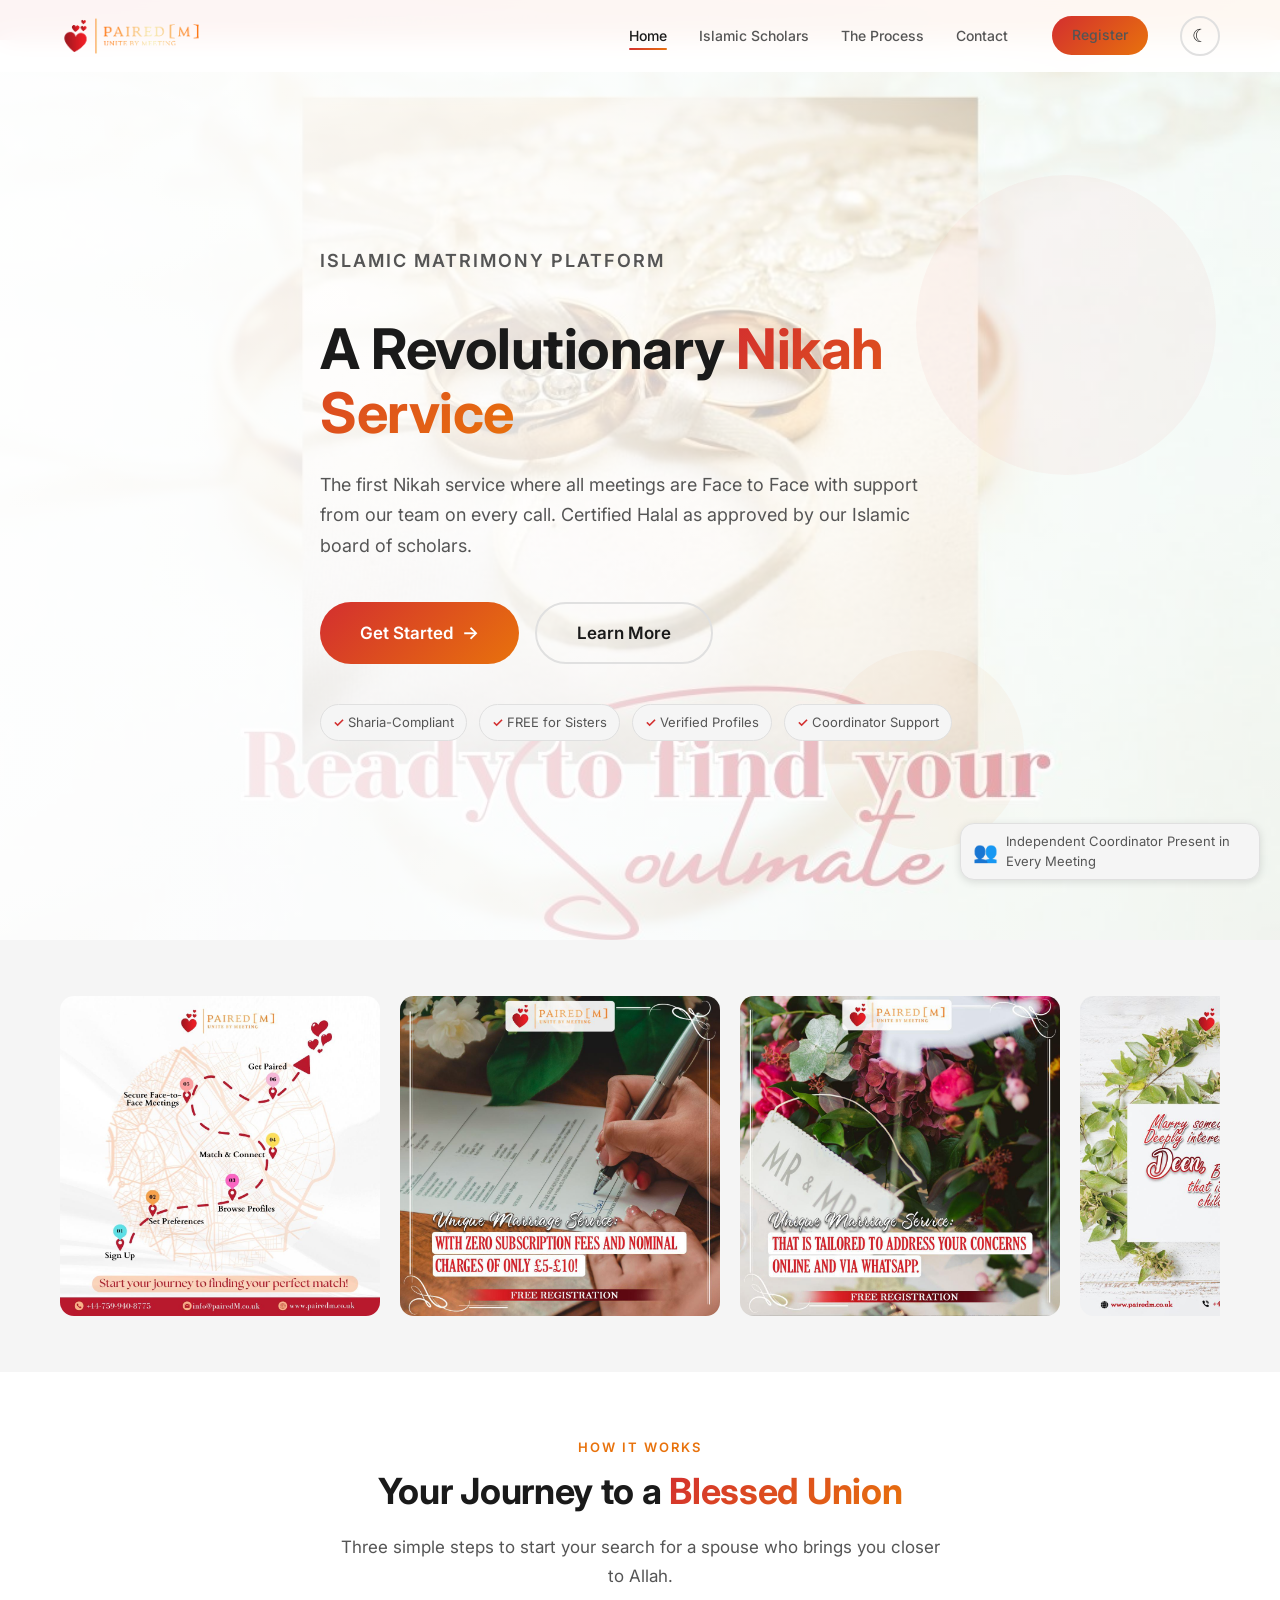
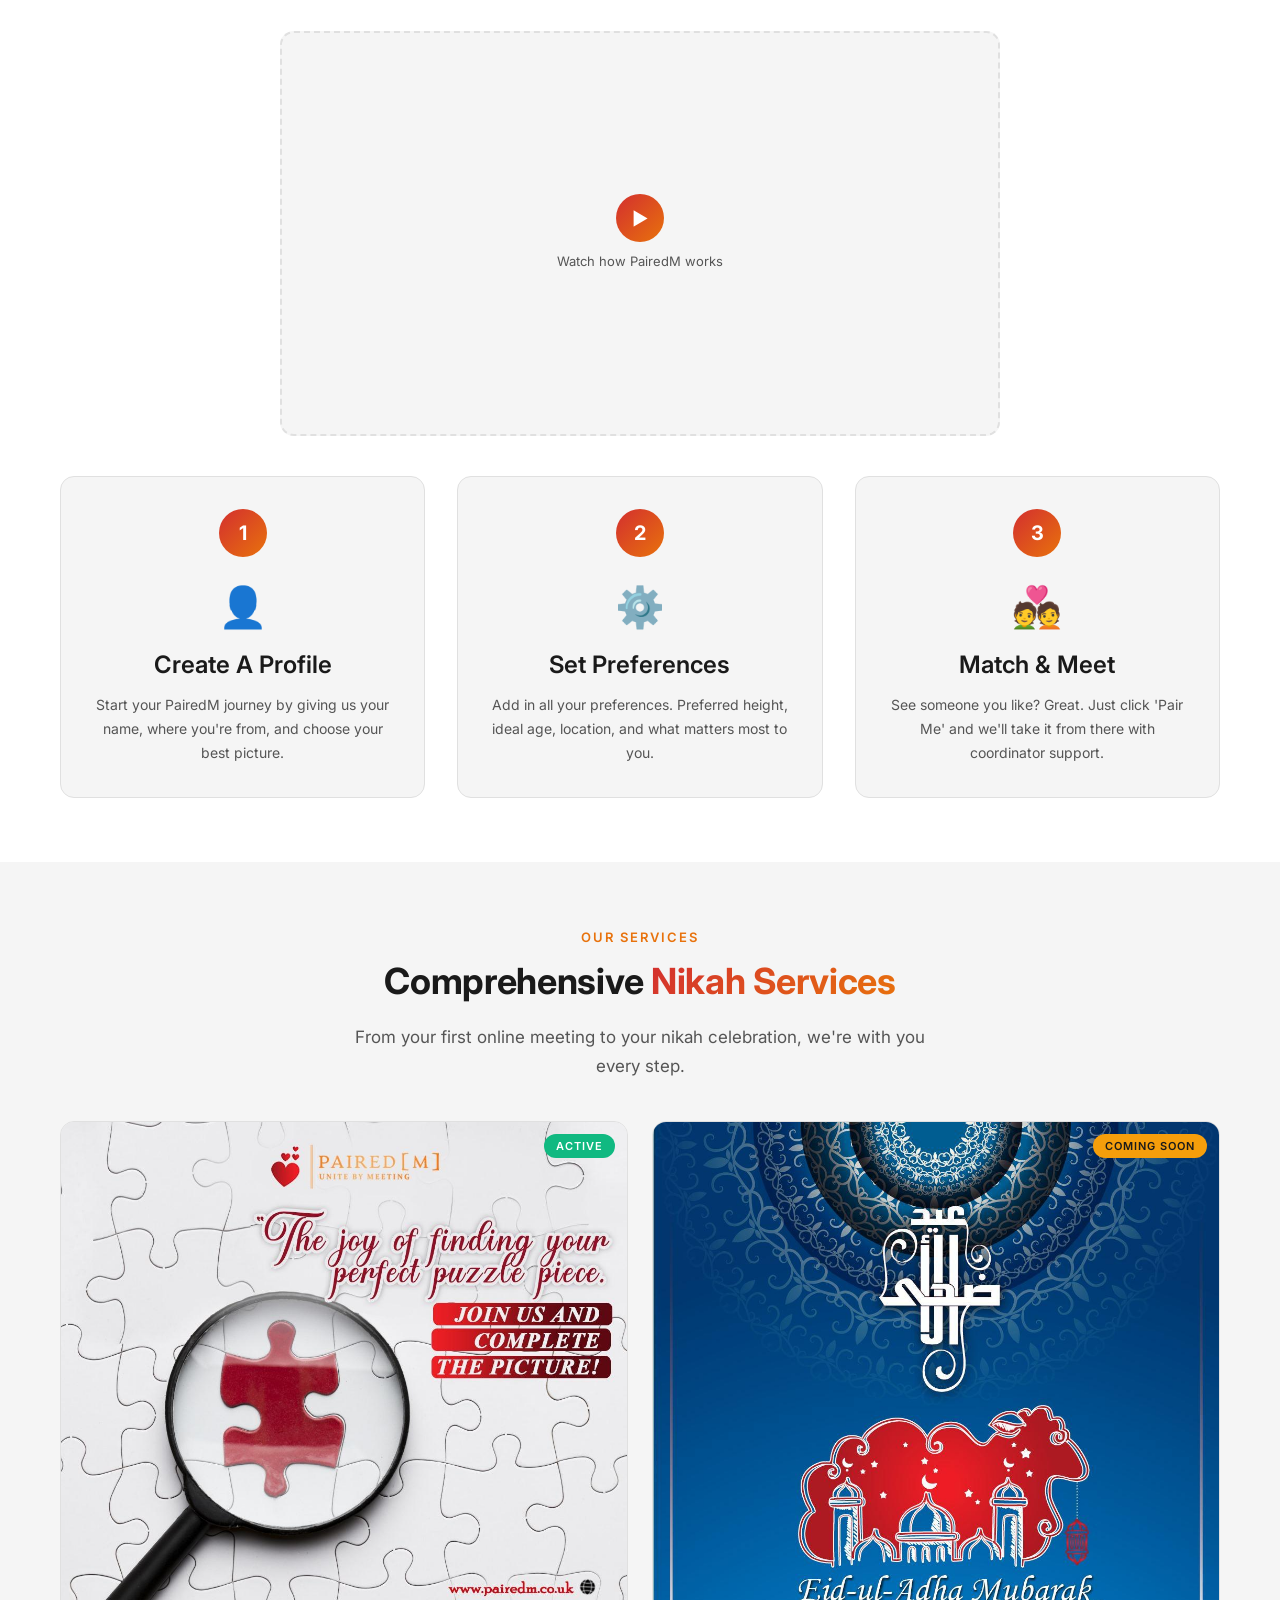
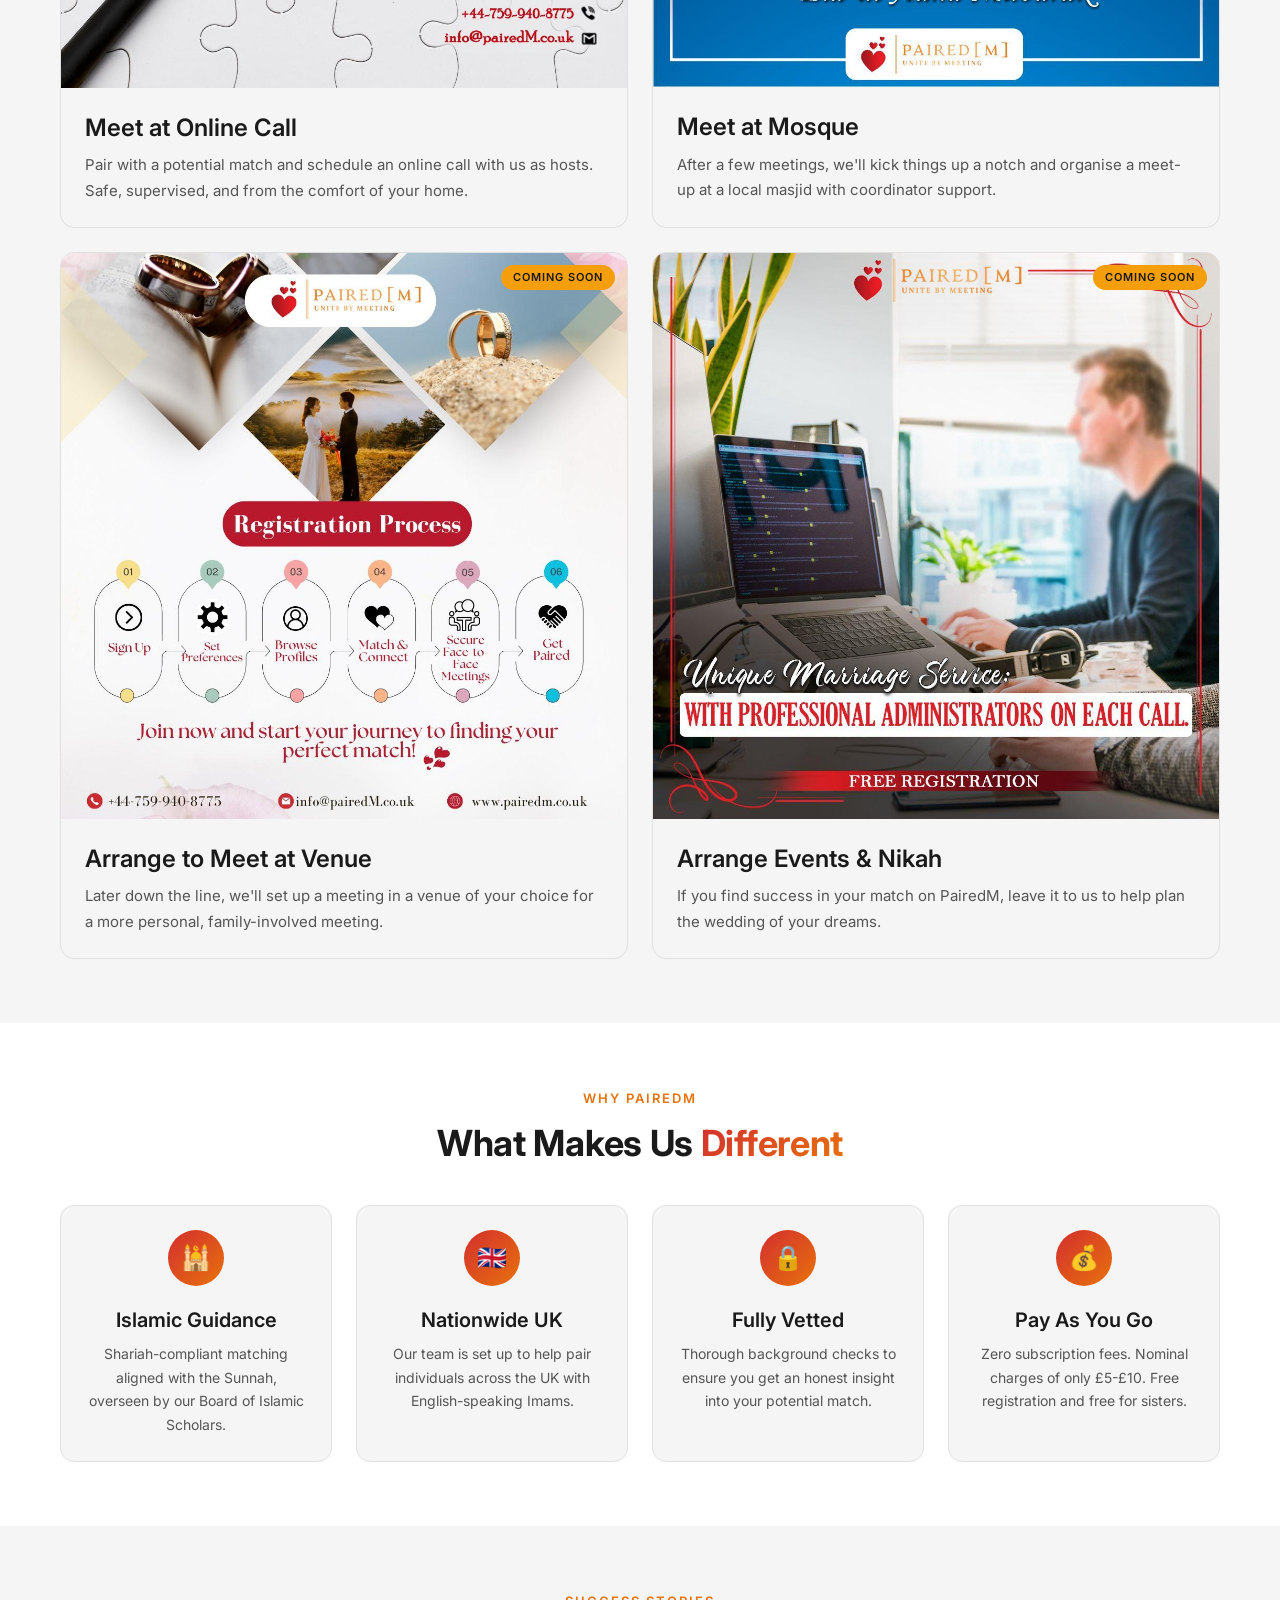
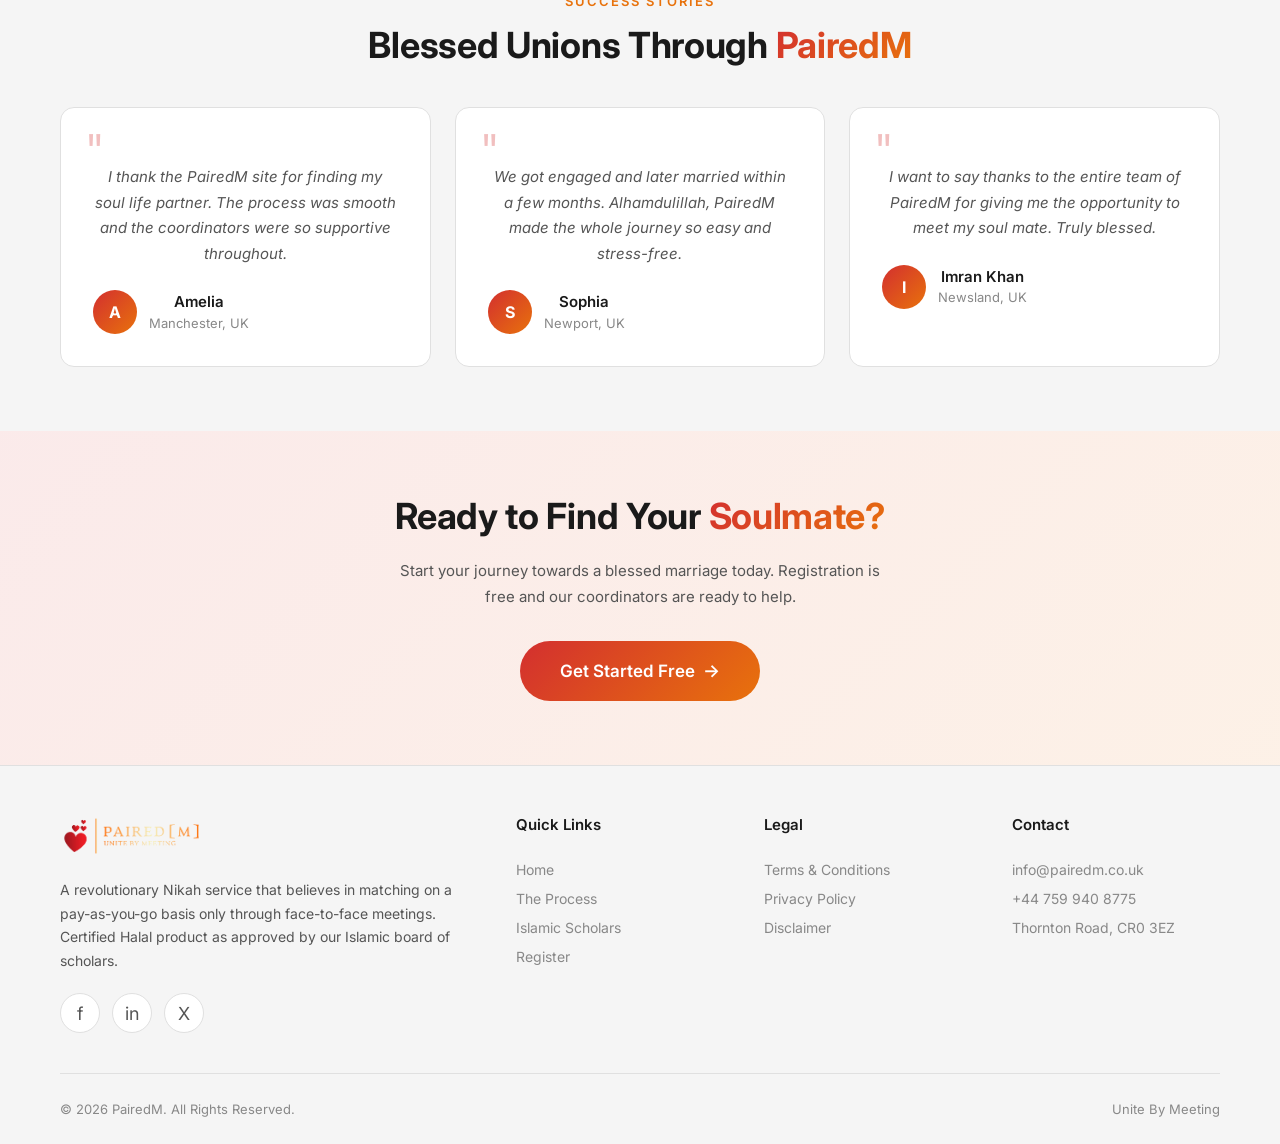
==== index.html @ 7daf0f00 "Full website with Development Brief features - Coming Soon banner on all pages - Coordinator in Ever" ====
<!DOCTYPE html>
<html lang="en">
<head>
  <meta charset="UTF-8">
  <meta name="viewport" content="width=device-width, initial-scale=1.0">
  <title>PairedM — Islamic Matrimony | Unite By Meeting</title>
  <meta name="description" content="A revolutionary Nikah service that believes in matching through face-to-face meetings. Sharia-compliant, coordinator-supported, and FREE for sisters.">
  <link rel="icon" href="images/logo.png" type="image/png">
  <link href="https://fonts.googleapis.com/css2?family=Inter:wght@400;500;600;700&display=swap" rel="stylesheet">
  <link rel="stylesheet" href="css/styles.css">
</head>
<body>

  <!-- Header -->
  <header class="header">
    <div class="container">
      <a href="index.html" class="header-logo">
        <img src="images/logo.png" alt="PairedM Logo">
      </a>
      <nav class="nav">
        <a href="index.html" class="active">Home</a>
        <a href="scholars.html">Islamic Scholars</a>
        <a href="the-process.html">The Process</a>
        <a href="contact.html">Contact</a>
        <a href="register.html" class="btn btn-primary btn-sm nav-cta">Register</a>
        <button class="theme-toggle" aria-label="Toggle theme">
          <span class="theme-icon-light">&#9728;</span>
          <span class="theme-icon-dark">&#9790;</span>
        </button>
      </nav>
      <button class="hamburger" aria-label="Menu">
        <span></span>
        <span></span>
        <span></span>
      </button>
    </div>
  </header>

  <!-- Mobile Nav -->
  <div class="mobile-nav">
    <a href="index.html">Home</a>
    <a href="scholars.html">Board of Islamic Scholars</a>
    <a href="the-process.html">The Process</a>
    <a href="contact.html">Contact Us</a>
    <a href="register.html">Register</a>
    <button class="theme-toggle" aria-label="Toggle theme">
      <span class="theme-icon-light">&#9728;</span>
      <span class="theme-icon-dark">&#9790;</span>
    </button>
  </div>

  <div class="coming-soon-banner">
    <div class="container">
      <p><strong>Coming Soon:</strong> The PairedM App is currently in development to enhance your journey.</p>
    </div>
  </div>

  <!-- Hero -->
  <section class="hero">
    <div class="hero-bg">
      <!-- Background video placeholder — replace src with actual video when available -->
      <video
        class="hero-video"
        autoplay
        muted
        loop
        playsinline
        poster="images/banner-soulmate.jpg"
        src="videos/hero-bg.mp4"
      >
        <!-- Fallback: if video cannot load, poster image is shown and slider remains visible -->
      </video>
      <div class="hero-slider">
        <div class="hero-slide active">
          <img src="images/banner-soulmate.jpg" alt="Ready to find your soulmate">
        </div>
        <div class="hero-slide">
          <img src="images/banner-marriage-journey.jpg" alt="Marriage is a beautiful journey">
        </div>
        <div class="hero-slide">
          <img src="images/banner-quran-verse.jpg" alt="Quranic verse on marriage">
        </div>
        <div class="hero-slide">
          <img src="images/banner-distance.jpg" alt="Distance can be beautiful">
        </div>
      </div>
      <div class="hero-overlay"></div>
      <div class="hero-decor-1"></div>
      <div class="hero-decor-2"></div>
    </div>

    <div class="container">
      <div class="hero-content">
        <p class="section-label">Islamic Matrimony Platform</p>
        <h1>A Revolutionary <span class="text-gradient">Nikah Service</span></h1>
        <p>The first Nikah service where all meetings are Face to Face with support from our team on every call. Certified Halal as approved by our Islamic board of scholars.</p>
        <div class="hero-buttons">
          <a href="register.html" class="btn btn-primary btn-lg btn-arrow">Get Started</a>
          <a href="the-process.html" class="btn btn-outline btn-lg">Learn More</a>
        </div>
        <div class="hero-tags">
          <span class="hero-tag"><span class="tag-icon">✓</span> Sharia-Compliant</span>
          <span class="hero-tag"><span class="tag-icon">✓</span> FREE for Sisters</span>
          <span class="hero-tag"><span class="tag-icon">✓</span> Verified Profiles</span>
          <span class="hero-tag"><span class="tag-icon">✓</span> Coordinator Support</span>
        </div>
      </div>
    </div>
  </section>

  <!-- Banner Carousel -->
  <section class="banner-section">
    <div class="container">
      <div class="banner-carousel">
        <div class="banner-item"><img src="images/banner-journey-map.jpg" alt="Your journey to finding your match"></div>
        <div class="banner-item"><img src="images/banner-zero-fees.jpg" alt="Zero subscription fees"></div>
        <div class="banner-item"><img src="images/banner-tailored-service.jpg" alt="Tailored service"></div>
        <div class="banner-item"><img src="images/banner-deen.jpg" alt="Marry someone interested in the Deen"></div>
        <div class="banner-item"><img src="images/banner-certified-halal.jpg" alt="Certified Halal service"></div>
        <div class="banner-item"><img src="images/banner-nationwide.jpg" alt="Nationwide availability"></div>
        <div class="banner-item"><img src="images/banner-free-sisters.jpg" alt="Free for sisters"></div>
        <div class="banner-item"><img src="images/banner-sharia.jpg" alt="Sharia compliant"></div>
      </div>
    </div>
  </section>

  <!-- How It Works -->
  <section id="how-it-works">
    <div class="container text-center">
      <p class="section-label fade-in">How It Works</p>
      <h2 class="section-title fade-in">Your Journey to a <span class="text-gradient">Blessed Union</span></h2>
      <p class="section-subtitle fade-in">Three simple steps to start your search for a spouse who brings you closer to Allah.</p>

      <div class="how-it-works-video fade-in">
        <div class="video-placeholder-content">
          <div class="video-play-icon">&#9654;</div>
          <p>Watch how PairedM works</p>
        </div>
      </div>

      <div class="steps-grid">
        <div class="step-card fade-in fade-in-delay-1">
          <div class="step-number">1</div>
          <div class="step-icon">👤</div>
          <h3>Create A Profile</h3>
          <p>Start your PairedM journey by giving us your name, where you're from, and choose your best picture.</p>
        </div>
        <div class="step-card fade-in fade-in-delay-2">
          <div class="step-number">2</div>
          <div class="step-icon">⚙️</div>
          <h3>Set Preferences</h3>
          <p>Add in all your preferences. Preferred height, ideal age, location, and what matters most to you.</p>
        </div>
        <div class="step-card fade-in fade-in-delay-3">
          <div class="step-number">3</div>
          <div class="step-icon">💑</div>
          <h3>Match &amp; Meet</h3>
          <p>See someone you like? Great. Just click 'Pair Me' and we'll take it from there with coordinator support.</p>
        </div>
      </div>
    </div>
  </section>

  <!-- Services -->
  <section id="services" style="background: var(--card);">
    <div class="container">
      <div class="text-center">
        <p class="section-label fade-in">Our Services</p>
        <h2 class="section-title fade-in">Comprehensive <span class="text-gradient">Nikah Services</span></h2>
        <p class="section-subtitle fade-in">From your first online meeting to your nikah celebration, we're with you every step.</p>
      </div>

      <div class="services-grid">
        <div class="service-card fade-in fade-in-delay-1">
          <div class="service-card-image">
            <img src="images/banner-safe-secure.jpg" alt="Online video call">
            <span class="service-badge badge-active">Active</span>
          </div>
          <div class="service-card-body">
            <h3>Meet at Online Call</h3>
            <p>Pair with a potential match and schedule an online call with us as hosts. Safe, supervised, and from the comfort of your home.</p>
          </div>
        </div>
        <div class="service-card fade-in fade-in-delay-2">
          <div class="service-card-image">
            <img src="images/banner-coordinator.jpg" alt="Meet at mosque">
            <span class="service-badge badge-soon">Coming Soon</span>
          </div>
          <div class="service-card-body">
            <h3>Meet at Mosque</h3>
            <p>After a few meetings, we'll kick things up a notch and organise a meet-up at a local masjid with coordinator support.</p>
          </div>
        </div>
        <div class="service-card fade-in fade-in-delay-3">
          <div class="service-card-image">
            <img src="images/banner-family.jpg" alt="Meet at venue">
            <span class="service-badge badge-soon">Coming Soon</span>
          </div>
          <div class="service-card-body">
            <h3>Arrange to Meet at Venue</h3>
            <p>Later down the line, we'll set up a meeting in a venue of your choice for a more personal, family-involved meeting.</p>
          </div>
        </div>
        <div class="service-card fade-in fade-in-delay-4">
          <div class="service-card-image">
            <img src="images/banner-best-nikah.jpg" alt="Arrange events">
            <span class="service-badge badge-soon">Coming Soon</span>
          </div>
          <div class="service-card-body">
            <h3>Arrange Events &amp; Nikah</h3>
            <p>If you find success in your match on PairedM, leave it to us to help plan the wedding of your dreams.</p>
          </div>
        </div>
      </div>
    </div>
  </section>

  <!-- Why Choose Us -->
  <section id="why-us">
    <div class="container text-center">
      <p class="section-label fade-in">Why PairedM</p>
      <h2 class="section-title fade-in">What Makes Us <span class="text-gradient">Different</span></h2>

      <div class="features-grid">
        <div class="feature-card fade-in fade-in-delay-1">
          <div class="feature-icon">🕌</div>
          <h4>Islamic Guidance</h4>
          <p>Shariah-compliant matching aligned with the Sunnah, overseen by our Board of Islamic Scholars.</p>
        </div>
        <div class="feature-card fade-in fade-in-delay-2">
          <div class="feature-icon">🇬🇧</div>
          <h4>Nationwide UK</h4>
          <p>Our team is set up to help pair individuals across the UK with English-speaking Imams.</p>
        </div>
        <div class="feature-card fade-in fade-in-delay-3">
          <div class="feature-icon">🔒</div>
          <h4>Fully Vetted</h4>
          <p>Thorough background checks to ensure you get an honest insight into your potential match.</p>
        </div>
        <div class="feature-card fade-in fade-in-delay-4">
          <div class="feature-icon">💰</div>
          <h4>Pay As You Go</h4>
          <p>Zero subscription fees. Nominal charges of only £5-£10. Free registration and free for sisters.</p>
        </div>
      </div>
    </div>
  </section>

  <!-- Testimonials -->
  <section class="testimonials-section">
    <div class="container text-center">
      <p class="section-label fade-in">Success Stories</p>
      <h2 class="section-title fade-in">Blessed Unions Through <span class="text-gradient">PairedM</span></h2>

      <div class="testimonials-grid">
        <div class="testimonial-card fade-in fade-in-delay-1">
          <span class="testimonial-quote">"</span>
          <p class="testimonial-text">I thank the PairedM site for finding my soul life partner. The process was smooth and the coordinators were so supportive throughout.</p>
          <div class="testimonial-author">
            <div class="testimonial-avatar">A</div>
            <div>
              <div class="testimonial-name">Amelia</div>
              <div class="testimonial-location">Manchester, UK</div>
            </div>
          </div>
        </div>
        <div class="testimonial-card fade-in fade-in-delay-2">
          <span class="testimonial-quote">"</span>
          <p class="testimonial-text">We got engaged and later married within a few months. Alhamdulillah, PairedM made the whole journey so easy and stress-free.</p>
          <div class="testimonial-author">
            <div class="testimonial-avatar">S</div>
            <div>
              <div class="testimonial-name">Sophia</div>
              <div class="testimonial-location">Newport, UK</div>
            </div>
          </div>
        </div>
        <div class="testimonial-card fade-in fade-in-delay-3">
          <span class="testimonial-quote">"</span>
          <p class="testimonial-text">I want to say thanks to the entire team of PairedM for giving me the opportunity to meet my soul mate. Truly blessed.</p>
          <div class="testimonial-author">
            <div class="testimonial-avatar">I</div>
            <div>
              <div class="testimonial-name">Imran Khan</div>
              <div class="testimonial-location">Newsland, UK</div>
            </div>
          </div>
        </div>
      </div>
    </div>
  </section>

  <!-- CTA -->
  <section class="cta-section">
    <div class="cta-bg"></div>
    <div class="container" style="position: relative;">
      <h2 class="fade-in">Ready to Find Your <span class="text-gradient">Soulmate?</span></h2>
      <p class="fade-in">Start your journey towards a blessed marriage today. Registration is free and our coordinators are ready to help.</p>
      <a href="register.html" class="btn btn-primary btn-lg btn-arrow fade-in">Get Started Free</a>
    </div>
  </section>

  <!-- Footer -->
  <footer class="footer">
    <div class="container">
      <div class="footer-grid">
        <div class="footer-brand">
          <img src="images/logo.png" alt="PairedM">
          <p>A revolutionary Nikah service that believes in matching on a pay-as-you-go basis only through face-to-face meetings. Certified Halal product as approved by our Islamic board of scholars.</p>
          <div class="footer-social">
            <a href="#" aria-label="Facebook">f</a>
            <a href="#" aria-label="Instagram">in</a>
            <a href="#" aria-label="Twitter">X</a>
          </div>
        </div>
        <div class="footer-column">
          <h4>Quick Links</h4>
          <a href="index.html">Home</a>
          <a href="the-process.html">The Process</a>
          <a href="scholars.html">Islamic Scholars</a>
          <a href="register.html">Register</a>
        </div>
        <div class="footer-column">
          <h4>Legal</h4>
          <a href="#">Terms &amp; Conditions</a>
          <a href="#">Privacy Policy</a>
          <a href="#">Disclaimer</a>
        </div>
        <div class="footer-column">
          <h4>Contact</h4>
          <a href="mailto:info@pairedm.co.uk">info@pairedm.co.uk</a>
          <a href="tel:+447599408775">+44 759 940 8775</a>
          <a href="#">Thornton Road, CR0 3EZ</a>
        </div>
      </div>
      <div class="footer-bottom">
        <p>&copy; 2026 PairedM. All Rights Reserved.</p>
        <p>Unite By Meeting</p>
      </div>
    </div>
  </footer>

  <div class="coordinator-badge">
    <span class="coordinator-badge-icon">👥</span>
    <span>Independent Coordinator Present in Every Meeting</span>
  </div>

  <script src="js/main.js"></script>
</body>
</html>
---- css/styles.css ----
/* ============================================
   PairedM Website — Styles
   Design system matching the PairedM mobile app
   ============================================ */

/* ---------- CSS Variables ---------- */
:root {
  /* Primary */
  --red: #D32F2F;
  --red-light: #EF5350;
  --red-dark: #B71C1C;

  /* Secondary */
  --orange: #E8720C;
  --orange-light: #F5A623;
  --orange-dark: #D35400;

  /* Accent */
  --gold: #D4A853;
  --cyan: #06B6D4;

  /* Neutrals */
  --bg: #FFFFFF;
  --card: #F5F5F5;
  --border: #E0E0E0;
  --divider: #EEEEEE;

  /* Text */
  --text-primary: #1A1A1A;
  --text-secondary: #555555;
  --text-tertiary: #888888;

  /* Status */
  --success: #10B981;
  --warning: #F59E0B;
  --error: #EF4444;

  /* Gradients */
  --gradient-primary: linear-gradient(135deg, #D32F2F, #E8720C);
  --gradient-secondary: linear-gradient(135deg, #E8720C, #F5A623);
  --gradient-hero: linear-gradient(180deg, rgba(255,255,255,0) 0%, #FFFFFF 100%);

  /* Spacing */
  --space-xs: 4px;
  --space-sm: 8px;
  --space-md: 12px;
  --space-base: 16px;
  --space-lg: 20px;
  --space-xl: 24px;
  --space-2xl: 32px;
  --space-3xl: 40px;
  --space-4xl: 48px;
  --space-5xl: 64px;

  /* Radius */
  --radius-sm: 6px;
  --radius-md: 10px;
  --radius-lg: 14px;
  --radius-xl: 20px;
  --radius-full: 9999px;

  /* Shadow */
  --shadow-sm: 0 1px 3px rgba(0, 0, 0, 0.08);
  --shadow-md: 0 2px 8px rgba(0, 0, 0, 0.12);
  --shadow-lg: 0 4px 16px rgba(0, 0, 0, 0.16);

  /* Layout */
  --max-width: 1200px;
  --header-height: 72px;
}

/* ---------- Reset ---------- */
*, *::before, *::after {
  margin: 0;
  padding: 0;
  box-sizing: border-box;
}

html {
  scroll-behavior: smooth;
  -webkit-font-smoothing: antialiased;
}

body {
  font-family: 'Inter', -apple-system, BlinkMacSystemFont, 'Segoe UI', Roboto, sans-serif;
  background-color: var(--bg);
  color: var(--text-primary);
  font-size: 15px;
  line-height: 1.5;
  overflow-x: hidden;
}

a {
  color: var(--orange);
  text-decoration: none;
  transition: color 0.2s;
}

a:hover {
  color: var(--red);
}

img {
  max-width: 100%;
  height: auto;
  display: block;
}

ul, ol {
  list-style: none;
}

/* ---------- Typography ---------- */
h1 {
  font-size: 48px;
  font-weight: 700;
  line-height: 1.15;
  letter-spacing: -0.5px;
}

h2 {
  font-size: 36px;
  font-weight: 700;
  line-height: 1.2;
  letter-spacing: -0.3px;
}

h3 {
  font-size: 24px;
  font-weight: 600;
  line-height: 1.35;
}

h4 {
  font-size: 20px;
  font-weight: 600;
  line-height: 1.4;
}

p {
  color: var(--text-secondary);
  line-height: 1.7;
}

.text-gradient {
  background: var(--gradient-primary);
  -webkit-background-clip: text;
  -webkit-text-fill-color: transparent;
  background-clip: text;
}

.section-label {
  font-size: 13px;
  font-weight: 600;
  letter-spacing: 2px;
  text-transform: uppercase;
  color: var(--orange);
  margin-bottom: var(--space-md);
}

.section-title {
  margin-bottom: var(--space-lg);
}

.section-subtitle {
  font-size: 17px;
  color: var(--text-secondary);
  max-width: 600px;
  margin: 0 auto var(--space-3xl);
}

/* ---------- Layout ---------- */
.container {
  max-width: var(--max-width);
  margin: 0 auto;
  padding: 0 var(--space-lg);
}

section {
  padding: var(--space-5xl) 0;
}

.text-center {
  text-align: center;
}

/* ---------- Buttons ---------- */
.btn {
  display: inline-flex;
  align-items: center;
  justify-content: center;
  gap: var(--space-sm);
  font-size: 15px;
  font-weight: 600;
  padding: 14px 32px;
  border-radius: var(--radius-full);
  border: none;
  cursor: pointer;
  transition: transform 0.2s, box-shadow 0.2s, opacity 0.2s;
  text-decoration: none;
  line-height: 1.3;
}

.btn:hover {
  transform: translateY(-2px);
  box-shadow: var(--shadow-md);
}

.btn:active {
  transform: translateY(0);
}

.btn-primary {
  background: var(--gradient-primary);
  color: #FFFFFF;
}

.btn-primary:hover {
  color: #FFFFFF;
  box-shadow: 0 4px 20px rgba(211, 47, 47, 0.4);
}

.btn-outline {
  background: transparent;
  color: var(--text-primary);
  border: 2px solid var(--border);
}

.btn-outline:hover {
  border-color: var(--orange);
  color: var(--orange);
}

.btn-whatsapp {
  background: #25D366;
  color: #FFFFFF;
}

.btn-whatsapp:hover {
  color: #FFFFFF;
  box-shadow: 0 4px 20px rgba(37, 211, 102, 0.4);
}

.btn-sm {
  padding: 10px 20px;
  font-size: 13px;
}

.btn-lg {
  padding: 18px 40px;
  font-size: 17px;
}

.btn-arrow::after {
  content: '→';
  font-size: 18px;
  transition: transform 0.2s;
}

.btn-arrow:hover::after {
  transform: translateX(4px);
}

/* ---------- Header / Nav ---------- */
.header {
  position: fixed;
  top: 0;
  left: 0;
  right: 0;
  height: var(--header-height);
  background: rgba(255, 255, 255, 0.95);
  backdrop-filter: blur(12px);
  -webkit-backdrop-filter: blur(12px);
  border-bottom: 1px solid var(--border);
  z-index: 1000;
  transition: background 0.3s;
}

.header .container {
  display: flex;
  align-items: center;
  justify-content: space-between;
  height: 100%;
}

.header-logo img {
  height: 44px;
  width: auto;
}

.nav {
  display: flex;
  align-items: center;
  gap: var(--space-2xl);
}

.nav a {
  color: var(--text-secondary);
  font-size: 14px;
  font-weight: 500;
  transition: color 0.2s;
  position: relative;
}

.nav a:hover,
.nav a.active {
  color: var(--text-primary);
}

.nav a.active::after {
  content: '';
  position: absolute;
  bottom: -4px;
  left: 0;
  right: 0;
  height: 2px;
  background: var(--gradient-primary);
  border-radius: 1px;
}

.nav-cta {
  margin-left: var(--space-md);
}

/* Hamburger */
.hamburger {
  display: none;
  flex-direction: column;
  gap: 5px;
  cursor: pointer;
  padding: 8px;
  background: none;
  border: none;
}

.hamburger span {
  display: block;
  width: 24px;
  height: 2px;
  background: var(--text-primary);
  border-radius: 2px;
  transition: transform 0.3s, opacity 0.3s;
}

.hamburger.active span:nth-child(1) {
  transform: translateY(7px) rotate(45deg);
}

.hamburger.active span:nth-child(2) {
  opacity: 0;
}

.hamburger.active span:nth-child(3) {
  transform: translateY(-7px) rotate(-45deg);
}

/* Mobile nav */
.mobile-nav {
  display: none;
  position: fixed;
  top: var(--header-height);
  left: 0;
  right: 0;
  bottom: 0;
  background: rgba(255, 255, 255, 0.98);
  backdrop-filter: blur(12px);
  z-index: 999;
  padding: var(--space-3xl) var(--space-lg);
  flex-direction: column;
  gap: var(--space-xl);
}

.mobile-nav.active {
  display: flex;
}

.mobile-nav a {
  font-size: 20px;
  font-weight: 500;
  color: var(--text-secondary);
  padding: var(--space-md) 0;
  border-bottom: 1px solid var(--divider);
}

.mobile-nav a:hover {
  color: var(--text-primary);
}

/* ---------- Hero ---------- */
.hero {
  position: relative;
  min-height: 100vh;
  display: flex;
  align-items: center;
  padding-top: var(--header-height);
  overflow: hidden;
}

.hero-bg {
  position: absolute;
  inset: 0;
  z-index: 0;
}

.hero-slider {
  position: absolute;
  inset: 0;
  overflow: hidden;
}

.hero-slide {
  position: absolute;
  inset: 0;
  opacity: 0;
  transition: opacity 1s ease-in-out;
}

.hero-slide.active {
  opacity: 1;
}

.hero-slide img {
  width: 100%;
  height: 100%;
  object-fit: cover;
}

.hero-overlay {
  position: absolute;
  inset: 0;
  background: linear-gradient(
    to right,
    rgba(255, 255, 255, 0.95) 0%,
    rgba(255, 255, 255, 0.85) 40%,
    rgba(255, 255, 255, 0.5) 100%
  );
}

.hero-content {
  position: relative;
  z-index: 1;
  max-width: 640px;
  padding: var(--space-5xl) 0;
}

.hero-content h1 {
  font-size: 56px;
  margin-bottom: var(--space-xl);
}

.hero-content p {
  font-size: 18px;
  margin-bottom: var(--space-3xl);
  color: var(--text-secondary);
}

.hero-buttons {
  display: flex;
  gap: var(--space-base);
  flex-wrap: wrap;
}

.hero-tags {
  display: flex;
  gap: var(--space-md);
  margin-top: var(--space-3xl);
  flex-wrap: wrap;
}

.hero-tag {
  display: flex;
  align-items: center;
  gap: var(--space-xs);
  padding: var(--space-sm) var(--space-md);
  background: var(--card);
  border: 1px solid var(--border);
  border-radius: var(--radius-full);
  font-size: 13px;
  color: var(--text-secondary);
}

.hero-tag .tag-icon {
  color: var(--red);
  font-weight: 600;
}

/* Hero Background Video */
.hero-video {
  position: absolute;
  inset: 0;
  width: 100%;
  height: 100%;
  object-fit: cover;
  z-index: 0;
}

/* When video loads successfully, hide the slider underneath */
.hero-bg .hero-video ~ .hero-slider {
  opacity: 0;
  transition: opacity 0.5s;
}

/* "How It Works" Video Placeholder */
.how-it-works-video {
  aspect-ratio: 16 / 9;
  max-width: 720px;
  margin: 0 auto var(--space-3xl);
  background: var(--card);
  border: 2px dashed var(--border);
  border-radius: var(--radius-lg);
  display: flex;
  align-items: center;
  justify-content: center;
  cursor: pointer;
  transition: border-color 0.3s;
}

.how-it-works-video:hover {
  border-color: var(--orange);
}

/* Decorative circles */
.hero-decor-1 {
  position: absolute;
  top: 15%;
  right: 5%;
  width: 300px;
  height: 300px;
  border-radius: 50%;
  background: var(--red);
  opacity: 0.04;
  z-index: 0;
}

.hero-decor-2 {
  position: absolute;
  bottom: 10%;
  right: 20%;
  width: 200px;
  height: 200px;
  border-radius: 50%;
  background: var(--orange);
  opacity: 0.04;
  z-index: 0;
}

/* ---------- Banner Carousel ---------- */
.banner-section {
  padding: var(--space-4xl) 0;
  background: var(--card);
}

.banner-carousel {
  display: flex;
  gap: var(--space-lg);
  overflow-x: auto;
  scroll-snap-type: x mandatory;
  scrollbar-width: none;
  -ms-overflow-style: none;
  padding: var(--space-sm) 0;
}

.banner-carousel::-webkit-scrollbar {
  display: none;
}

.banner-item {
  flex: 0 0 320px;
  scroll-snap-align: start;
  border-radius: var(--radius-lg);
  overflow: hidden;
  transition: transform 0.3s;
}

.banner-item:hover {
  transform: scale(1.02);
}

.banner-item img {
  width: 100%;
  height: auto;
}

/* ---------- How It Works ---------- */
.steps-grid {
  display: grid;
  grid-template-columns: repeat(3, 1fr);
  gap: var(--space-2xl);
  margin-top: var(--space-3xl);
}

.step-card {
  background: var(--card);
  border: 1px solid var(--border);
  border-radius: var(--radius-lg);
  padding: var(--space-2xl);
  text-align: center;
  transition: transform 0.3s, border-color 0.3s;
  position: relative;
}

.step-card:hover {
  transform: translateY(-4px);
  border-color: var(--orange);
}

.step-number {
  width: 48px;
  height: 48px;
  border-radius: 50%;
  background: var(--gradient-primary);
  color: #FFF;
  font-size: 20px;
  font-weight: 700;
  display: flex;
  align-items: center;
  justify-content: center;
  margin: 0 auto var(--space-lg);
}

.step-icon {
  font-size: 40px;
  margin-bottom: var(--space-md);
}

.step-card h3 {
  margin-bottom: var(--space-md);
}

.step-card p {
  font-size: 14px;
}

/* ---------- Services ---------- */
.services-grid {
  display: grid;
  grid-template-columns: repeat(2, 1fr);
  gap: var(--space-xl);
  margin-top: var(--space-3xl);
}

.service-card {
  background: var(--card);
  border: 1px solid var(--border);
  border-radius: var(--radius-lg);
  overflow: hidden;
  transition: transform 0.3s, border-color 0.3s;
}

.service-card:hover {
  transform: translateY(-4px);
  border-color: var(--orange);
}

.service-card-image {
  overflow: hidden;
  position: relative;
}

.service-card-image img {
  width: 100%;
  height: auto;
  transition: transform 0.4s;
}

.service-card:hover .service-card-image img {
  transform: scale(1.05);
}

.service-badge {
  position: absolute;
  top: var(--space-md);
  right: var(--space-md);
  padding: var(--space-xs) var(--space-md);
  border-radius: var(--radius-full);
  font-size: 11px;
  font-weight: 600;
  text-transform: uppercase;
  letter-spacing: 1px;
}

.badge-active {
  background: var(--success);
  color: #FFF;
}

.badge-soon {
  background: var(--warning);
  color: #1A1A1A;
}

.service-card-body {
  padding: var(--space-xl);
}

.service-card-body h3 {
  margin-bottom: var(--space-sm);
}

/* ---------- Features / Why Choose Us ---------- */
.features-grid {
  display: grid;
  grid-template-columns: repeat(4, 1fr);
  gap: var(--space-xl);
  margin-top: var(--space-3xl);
}

.feature-card {
  background: var(--card);
  border: 1px solid var(--border);
  border-radius: var(--radius-lg);
  padding: var(--space-xl);
  text-align: center;
  transition: transform 0.3s, border-color 0.3s;
}

.feature-card:hover {
  transform: translateY(-4px);
  border-color: var(--red);
}

.feature-icon {
  width: 56px;
  height: 56px;
  border-radius: 50%;
  background: var(--gradient-primary);
  display: flex;
  align-items: center;
  justify-content: center;
  margin: 0 auto var(--space-lg);
  font-size: 24px;
}

.feature-card h4 {
  margin-bottom: var(--space-sm);
}

.feature-card p {
  font-size: 14px;
}

/* ---------- Testimonials ---------- */
.testimonials-section {
  background: var(--card);
}

.testimonials-grid {
  display: grid;
  grid-template-columns: repeat(3, 1fr);
  gap: var(--space-xl);
  margin-top: var(--space-3xl);
}

.testimonial-card {
  background: var(--bg);
  border: 1px solid var(--border);
  border-radius: var(--radius-lg);
  padding: var(--space-2xl);
  position: relative;
}

.testimonial-quote {
  font-size: 48px;
  line-height: 1;
  color: var(--red);
  opacity: 0.3;
  position: absolute;
  top: var(--space-lg);
  left: var(--space-xl);
}

.testimonial-text {
  font-size: 15px;
  font-style: italic;
  color: var(--text-secondary);
  margin-bottom: var(--space-xl);
  padding-top: var(--space-xl);
  line-height: 1.7;
}

.testimonial-author {
  display: flex;
  align-items: center;
  gap: var(--space-md);
}

.testimonial-avatar {
  width: 44px;
  height: 44px;
  border-radius: 50%;
  background: var(--gradient-primary);
  display: flex;
  align-items: center;
  justify-content: center;
  color: #FFF;
  font-weight: 700;
  font-size: 16px;
}

.testimonial-name {
  font-weight: 600;
  font-size: 15px;
}

.testimonial-location {
  font-size: 13px;
  color: var(--text-tertiary);
}

/* ---------- CTA Banner ---------- */
.cta-section {
  position: relative;
  padding: var(--space-5xl) 0;
  text-align: center;
  overflow: hidden;
}

.cta-bg {
  position: absolute;
  inset: 0;
  background: var(--gradient-primary);
  opacity: 0.1;
}

.cta-section h2 {
  margin-bottom: var(--space-lg);
}

.cta-section p {
  margin-bottom: var(--space-2xl);
  max-width: 500px;
  margin-left: auto;
  margin-right: auto;
}

/* ---------- Footer ---------- */
.footer {
  background: var(--card);
  border-top: 1px solid var(--border);
  padding: var(--space-4xl) 0 var(--space-xl);
}

.footer-grid {
  display: grid;
  grid-template-columns: 2fr 1fr 1fr 1fr;
  gap: var(--space-3xl);
  margin-bottom: var(--space-3xl);
}

.footer-brand img {
  height: 44px;
  margin-bottom: var(--space-lg);
}

.footer-brand p {
  font-size: 14px;
  margin-bottom: var(--space-lg);
}

.footer-social {
  display: flex;
  gap: var(--space-md);
}

.footer-social a {
  width: 40px;
  height: 40px;
  border-radius: 50%;
  background: var(--bg);
  border: 1px solid var(--border);
  display: flex;
  align-items: center;
  justify-content: center;
  color: var(--text-secondary);
  font-size: 18px;
  transition: border-color 0.2s, color 0.2s;
}

.footer-social a:hover {
  border-color: var(--orange);
  color: var(--orange);
}

.footer-column h4 {
  font-size: 15px;
  margin-bottom: var(--space-lg);
  color: var(--text-primary);
}

.footer-column a {
  display: block;
  color: var(--text-tertiary);
  font-size: 14px;
  padding: var(--space-xs) 0;
  transition: color 0.2s;
}

.footer-column a:hover {
  color: var(--orange);
}

.footer-bottom {
  border-top: 1px solid var(--border);
  padding-top: var(--space-xl);
  display: flex;
  justify-content: space-between;
  align-items: center;
}

.footer-bottom p {
  font-size: 13px;
  color: var(--text-tertiary);
}

/* ---------- Page Hero (inner pages) ---------- */
.page-hero {
  padding: calc(var(--header-height) + var(--space-5xl)) 0 var(--space-4xl);
  text-align: center;
  position: relative;
  overflow: hidden;
}

.page-hero::before {
  content: '';
  position: absolute;
  top: 0;
  left: 50%;
  transform: translateX(-50%);
  width: 500px;
  height: 500px;
  border-radius: 50%;
  background: var(--red);
  opacity: 0.03;
}

.page-hero h1 {
  margin-bottom: var(--space-lg);
  position: relative;
}

.page-hero p {
  font-size: 18px;
  max-width: 600px;
  margin: 0 auto;
  position: relative;
}

/* ---------- Process Page ---------- */
.process-section {
  padding: var(--space-4xl) 0;
}

.process-card {
  background: var(--card);
  border: 1px solid var(--border);
  border-radius: var(--radius-lg);
  padding: var(--space-2xl);
  margin-bottom: var(--space-xl);
  position: relative;
  overflow: hidden;
}

.process-card::before {
  content: '';
  position: absolute;
  top: 0;
  left: 0;
  width: 4px;
  height: 100%;
  background: var(--gradient-primary);
}

.process-card h3 {
  margin-bottom: var(--space-md);
  display: flex;
  align-items: center;
  gap: var(--space-md);
}

.process-level {
  display: inline-flex;
  align-items: center;
  justify-content: center;
  padding: var(--space-xs) var(--space-md);
  background: var(--gradient-primary);
  border-radius: var(--radius-full);
  font-size: 12px;
  font-weight: 600;
  color: #FFF;
  white-space: nowrap;
}

.process-card p {
  font-size: 15px;
  line-height: 1.8;
}

.process-card ul {
  margin-top: var(--space-md);
  padding-left: var(--space-lg);
}

.process-card ul li {
  color: var(--text-secondary);
  padding: var(--space-xs) 0;
  position: relative;
  padding-left: var(--space-xl);
  font-size: 15px;
}

.process-card ul li::before {
  content: '✓';
  position: absolute;
  left: 0;
  color: var(--red);
  font-weight: 700;
}

.process-banner {
  border-radius: var(--radius-lg);
  overflow: hidden;
  margin: var(--space-3xl) 0;
}

.process-banner img {
  width: 100%;
  height: auto;
}

/* ---------- Scholars Page ---------- */
.scholars-grid {
  display: grid;
  grid-template-columns: repeat(3, 1fr);
  gap: var(--space-2xl);
  margin-top: var(--space-3xl);
}

.scholar-card {
  background: var(--card);
  border: 1px solid var(--border);
  border-radius: var(--radius-lg);
  padding: var(--space-2xl);
  text-align: center;
  transition: transform 0.3s, border-color 0.3s;
}

.scholar-card:hover {
  transform: translateY(-4px);
  border-color: var(--red);
}

.scholar-avatar {
  width: 88px;
  height: 88px;
  border-radius: 50%;
  background: var(--gradient-primary);
  display: flex;
  align-items: center;
  justify-content: center;
  margin: 0 auto var(--space-lg);
  font-size: 36px;
}

.scholar-card h3 {
  margin-bottom: var(--space-xs);
}

.scholar-role {
  font-size: 14px;
  color: var(--orange);
  margin-bottom: var(--space-md);
  font-weight: 500;
}

.scholar-card p {
  font-size: 14px;
  line-height: 1.7;
  margin-bottom: var(--space-lg);
}

.scholar-quote {
  font-style: italic;
  font-size: 14px;
  color: var(--text-tertiary);
  padding: var(--space-base);
  border-left: 3px solid var(--red);
  text-align: left;
  background: rgba(211, 47, 47, 0.05);
  border-radius: 0 var(--radius-sm) var(--radius-sm) 0;
}

/* ---------- Contact Page ---------- */
.contact-grid {
  display: grid;
  grid-template-columns: 1fr 1fr;
  gap: var(--space-3xl);
  margin-top: var(--space-3xl);
}

.contact-info-cards {
  display: flex;
  flex-direction: column;
  gap: var(--space-xl);
}

.contact-info-card {
  background: var(--card);
  border: 1px solid var(--border);
  border-radius: var(--radius-lg);
  padding: var(--space-xl);
  display: flex;
  align-items: center;
  gap: var(--space-lg);
  transition: border-color 0.3s;
}

.contact-info-card:hover {
  border-color: var(--orange);
}

.contact-icon {
  width: 48px;
  height: 48px;
  border-radius: 50%;
  background: var(--gradient-primary);
  display: flex;
  align-items: center;
  justify-content: center;
  font-size: 20px;
  flex-shrink: 0;
}

.contact-info-card h4 {
  font-size: 15px;
  margin-bottom: var(--space-xs);
}

.contact-info-card p {
  font-size: 14px;
}

.contact-form {
  background: var(--card);
  border: 1px solid var(--border);
  border-radius: var(--radius-lg);
  padding: var(--space-2xl);
}

.contact-form h3 {
  margin-bottom: var(--space-xl);
}

.form-group {
  margin-bottom: var(--space-lg);
}

.form-group label {
  display: block;
  font-size: 13px;
  font-weight: 500;
  margin-bottom: var(--space-sm);
  color: var(--text-secondary);
  letter-spacing: 0.3px;
}

.form-group input,
.form-group textarea {
  width: 100%;
  padding: 14px 16px;
  background: var(--bg);
  border: 1.5px solid var(--border);
  border-radius: var(--radius-md);
  color: var(--text-primary);
  font-size: 15px;
  font-family: inherit;
  transition: border-color 0.2s;
  outline: none;
}

.form-group input:focus,
.form-group textarea:focus {
  border-color: var(--orange);
}

.form-group textarea {
  min-height: 120px;
  resize: vertical;
}

/* ---------- Register Page ---------- */
.register-hero {
  min-height: 80vh;
  display: flex;
  align-items: center;
  padding-top: var(--header-height);
}

.register-content {
  display: grid;
  grid-template-columns: 1fr 1fr;
  gap: var(--space-4xl);
  align-items: center;
}

.register-features {
  margin-top: var(--space-2xl);
}

.register-feature {
  display: flex;
  align-items: flex-start;
  gap: var(--space-md);
  margin-bottom: var(--space-xl);
}

.register-feature-icon {
  width: 40px;
  height: 40px;
  border-radius: 50%;
  background: var(--gradient-primary);
  display: flex;
  align-items: center;
  justify-content: center;
  flex-shrink: 0;
  font-size: 18px;
}

.register-feature h4 {
  font-size: 16px;
  margin-bottom: var(--space-xs);
}

.register-feature p {
  font-size: 14px;
}

.register-visual {
  display: grid;
  grid-template-columns: 1fr 1fr;
  gap: var(--space-md);
}

.register-visual img {
  border-radius: var(--radius-lg);
  width: 100%;
  height: auto;
}

.register-visual img:first-child {
  grid-column: 1 / -1;
}

/* ---------- Scroll Animations ---------- */
.fade-in {
  opacity: 0;
  transform: translateY(24px);
  transition: opacity 0.6s ease-out, transform 0.6s ease-out;
}

.fade-in.visible {
  opacity: 1;
  transform: translateY(0);
}

.fade-in-delay-1 { transition-delay: 0.1s; }
.fade-in-delay-2 { transition-delay: 0.2s; }
.fade-in-delay-3 { transition-delay: 0.3s; }
.fade-in-delay-4 { transition-delay: 0.4s; }

/* ---------- Responsive ---------- */
@media (max-width: 1024px) {
  h1 { font-size: 40px; }
  h2 { font-size: 30px; }

  .features-grid {
    grid-template-columns: repeat(2, 1fr);
  }

  .footer-grid {
    grid-template-columns: 1fr 1fr;
    gap: var(--space-2xl);
  }

  .scholars-grid {
    grid-template-columns: 1fr;
    max-width: 500px;
    margin-left: auto;
    margin-right: auto;
  }
}

@media (max-width: 768px) {
  h1 { font-size: 32px; }
  h2 { font-size: 26px; }
  h3 { font-size: 20px; }

  section {
    padding: var(--space-3xl) 0;
  }

  .nav {
    display: none;
  }

  .hamburger {
    display: flex;
  }

  .hero-content h1 {
    font-size: 36px;
  }

  .hero-content {
    padding: var(--space-3xl) 0;
  }

  .hero-overlay {
    background: linear-gradient(
      to bottom,
      rgba(255, 255, 255, 0.9) 0%,
      rgba(255, 255, 255, 0.75) 100%
    );
  }

  .steps-grid {
    grid-template-columns: 1fr;
    max-width: 400px;
    margin-left: auto;
    margin-right: auto;
  }

  .services-grid {
    grid-template-columns: 1fr;
  }

  .features-grid {
    grid-template-columns: 1fr;
    max-width: 400px;
    margin-left: auto;
    margin-right: auto;
  }

  .testimonials-grid {
    grid-template-columns: 1fr;
  }

  .contact-grid {
    grid-template-columns: 1fr;
  }

  .register-content {
    grid-template-columns: 1fr;
  }

  .register-visual {
    display: none;
  }

  .footer-grid {
    grid-template-columns: 1fr;
  }

  .footer-bottom {
    flex-direction: column;
    gap: var(--space-md);
    text-align: center;
  }

  .banner-item {
    flex: 0 0 260px;
  }

  .banner-item img {
    height: auto;
  }
}

@media (max-width: 480px) {
  h1 { font-size: 28px; }

  .hero-content h1 {
    font-size: 30px;
  }

  .hero-buttons {
    flex-direction: column;
  }

  .hero-tags {
    flex-direction: column;
  }

  .btn-lg {
    padding: 14px 28px;
    font-size: 15px;
  }
}

/* ============================================
   Dark Theme
   ============================================ */
[data-theme="dark"] {
  --bg: #1A1A1A;
  --card: #242424;
  --border: #333333;
  --divider: #2A2A2A;

  --text-primary: #FFFFFF;
  --text-secondary: #B3B3B3;
  --text-tertiary: #808080;

  --gradient-hero: linear-gradient(180deg, rgba(26,26,26,0) 0%, #1A1A1A 100%);

  --shadow-sm: 0 1px 3px rgba(211, 47, 47, 0.10);
  --shadow-md: 0 2px 8px rgba(211, 47, 47, 0.20);
  --shadow-lg: 0 4px 16px rgba(211, 47, 47, 0.30);
}

[data-theme="dark"] a {
  color: var(--orange-light);
}

[data-theme="dark"] a:hover {
  color: var(--orange);
}

[data-theme="dark"] .header {
  background: rgba(26, 26, 26, 0.95);
}

[data-theme="dark"] .mobile-nav {
  background: rgba(26, 26, 26, 0.98);
}

[data-theme="dark"] .hero-overlay {
  background: linear-gradient(
    to right,
    rgba(26, 26, 26, 0.95) 0%,
    rgba(26, 26, 26, 0.8) 40%,
    rgba(26, 26, 26, 0.4) 100%
  );
}

@media (max-width: 768px) {
  [data-theme="dark"] .hero-overlay {
    background: linear-gradient(
      to bottom,
      rgba(26, 26, 26, 0.9) 0%,
      rgba(26, 26, 26, 0.7) 100%
    );
  }
}

/* ---------- Theme Toggle Button ---------- */
.theme-toggle {
  background: none;
  border: 2px solid var(--border);
  border-radius: var(--radius-full);
  width: 40px;
  height: 40px;
  cursor: pointer;
  display: flex;
  align-items: center;
  justify-content: center;
  font-size: 18px;
  color: var(--text-primary);
  transition: border-color 0.2s, color 0.2s;
}

.theme-toggle:hover {
  border-color: var(--orange);
  color: var(--orange);
}

/* Light mode: show moon, hide sun */
.theme-icon-light { display: none; }
.theme-icon-dark  { display: inline; }

/* Dark mode: show sun, hide moon */
[data-theme="dark"] .theme-icon-light { display: inline; }
[data-theme="dark"] .theme-icon-dark  { display: none; }

/* Coming Soon Banner */
.coming-soon-banner {
  background: linear-gradient(135deg, var(--red), var(--orange));
  color: #fff;
  text-align: center;
  padding: var(--space-sm) 0;
  font-size: 14px;
  z-index: 998;
  position: relative;
}
.coming-soon-banner p {
  margin: 0;
  letter-spacing: 0.3px;
}

/* Coordinator Badge */
.coordinator-badge {
  position: fixed;
  bottom: 20px;
  right: 20px;
  z-index: 998;
  background: var(--card);
  border: 1px solid var(--border);
  border-radius: var(--radius-lg);
  padding: var(--space-sm) var(--space-md);
  display: flex;
  align-items: center;
  gap: var(--space-sm);
  font-size: 13px;
  color: var(--text-secondary);
  box-shadow: var(--shadow-md);
  max-width: 300px;
}
.coordinator-badge-icon {
  font-size: 20px;
}

@media (max-width: 768px) {
  .coordinator-badge {
    bottom: 10px;
    right: 10px;
    left: 10px;
    max-width: none;
    justify-content: center;
    font-size: 12px;
  }
}

/* Scholar Process Flowchart */
.scholar-process-section {
  padding: var(--space-5xl) 0;
}
.scholar-flowchart {
  display: flex;
  align-items: stretch;
  justify-content: center;
  gap: var(--space-md);
  margin-top: var(--space-3xl);
}
.flowchart-step {
  flex: 1;
  max-width: 280px;
  background: var(--card);
  border: 1px solid var(--border);
  border-radius: var(--radius-lg);
  overflow: hidden;
  transition: transform 0.3s, border-color 0.3s;
}
.flowchart-step:hover {
  transform: translateY(-4px);
  border-color: var(--red);
}
.flowchart-stage {
  padding: var(--space-xl) var(--space-lg) var(--space-md);
}
.flowchart-icon {
  font-size: 36px;
  margin-bottom: var(--space-sm);
}
.flowchart-stage h4 {
  font-size: 18px;
  font-weight: 600;
  color: var(--text-primary);
  margin-bottom: var(--space-xs);
}
.flowchart-stage p {
  font-size: 14px;
  color: var(--text-secondary);
  line-height: 1.5;
}
.flowchart-scholar {
  background: linear-gradient(135deg, rgba(211,47,47,0.1), rgba(232,114,12,0.1));
  padding: var(--space-md) var(--space-lg);
  border-top: 1px solid var(--border);
}
.flowchart-scholar span {
  display: block;
  font-size: 11px;
  text-transform: uppercase;
  letter-spacing: 1px;
  color: var(--text-tertiary);
  margin-bottom: 2px;
}
.flowchart-scholar strong {
  font-size: 14px;
  color: var(--orange);
}
.flowchart-arrow {
  display: flex;
  align-items: center;
  font-size: 24px;
  color: var(--text-tertiary);
  font-weight: 300;
}

@media (max-width: 768px) {
  .scholar-flowchart {
    flex-direction: column;
    align-items: center;
  }
  .flowchart-step {
    max-width: 100%;
    width: 100%;
  }
  .flowchart-arrow {
    transform: rotate(90deg);
    font-size: 20px;
  }
}

/* Scholar Video Placeholder */
.scholar-video-placeholder {
  margin-top: var(--space-lg);
  aspect-ratio: 16 / 9;
  background: var(--bg);
  border: 2px dashed var(--border);
  border-radius: var(--radius-md);
  display: flex;
  align-items: center;
  justify-content: center;
}
.video-placeholder-content {
  text-align: center;
  color: var(--text-tertiary);
}
.video-play-icon {
  display: inline-flex;
  align-items: center;
  justify-content: center;
  width: 48px;
  height: 48px;
  border-radius: 50%;
  background: linear-gradient(135deg, var(--red), var(--orange));
  color: #fff;
  font-size: 18px;
  margin-bottom: var(--space-sm);
}
.video-placeholder-content p {
  font-size: 13px;
  margin: 0;
}
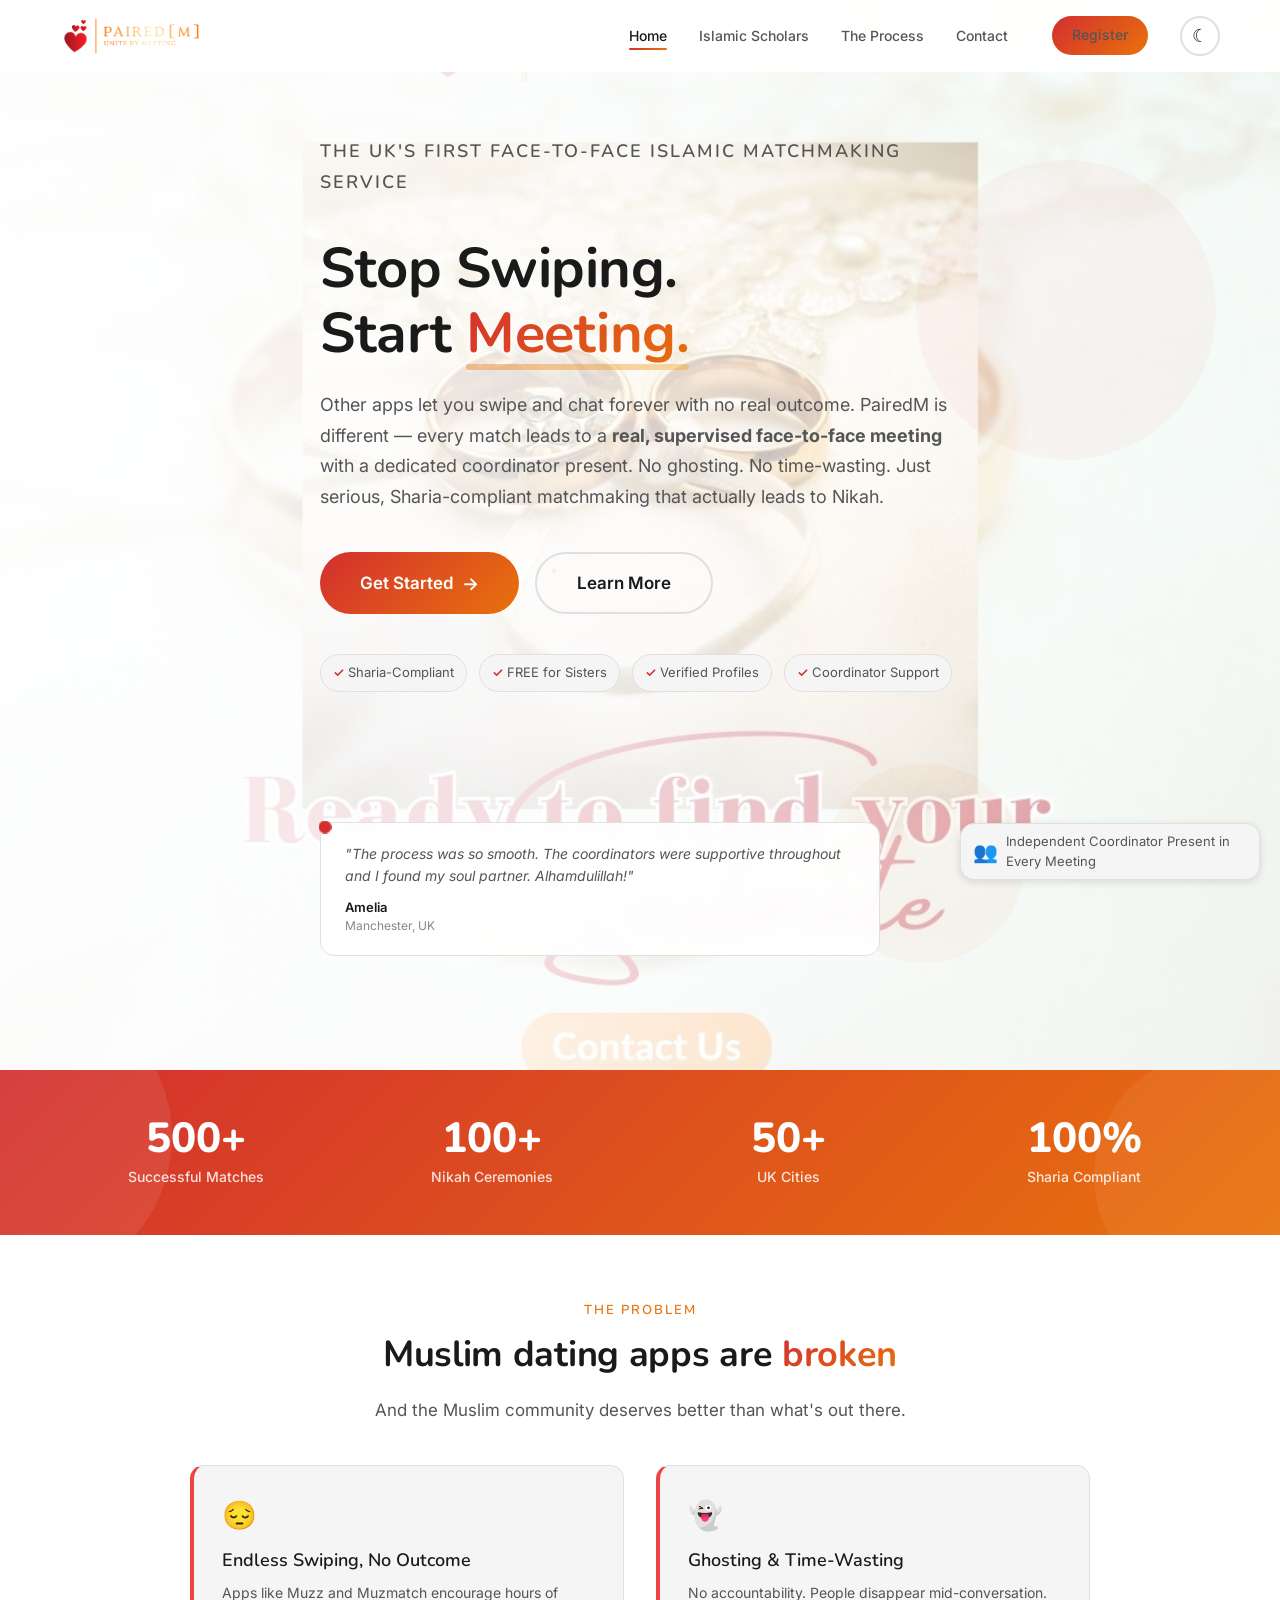
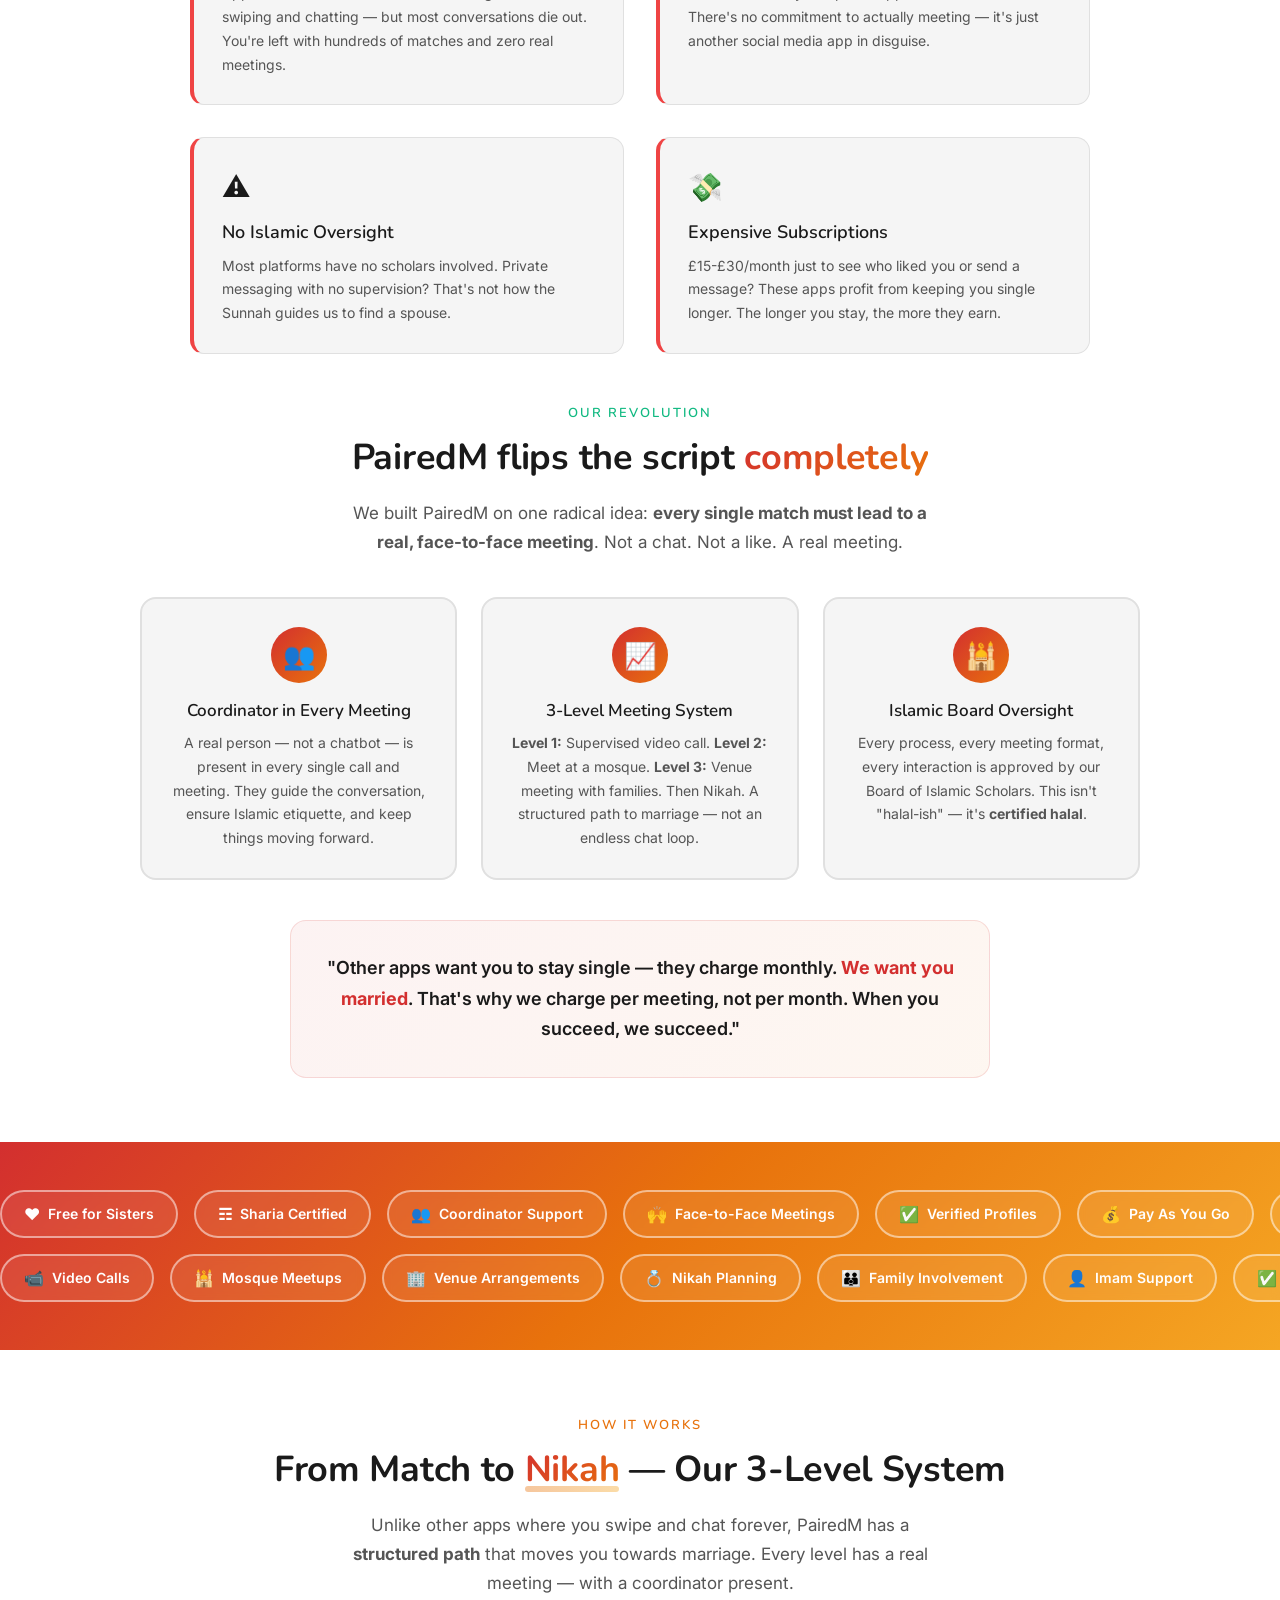
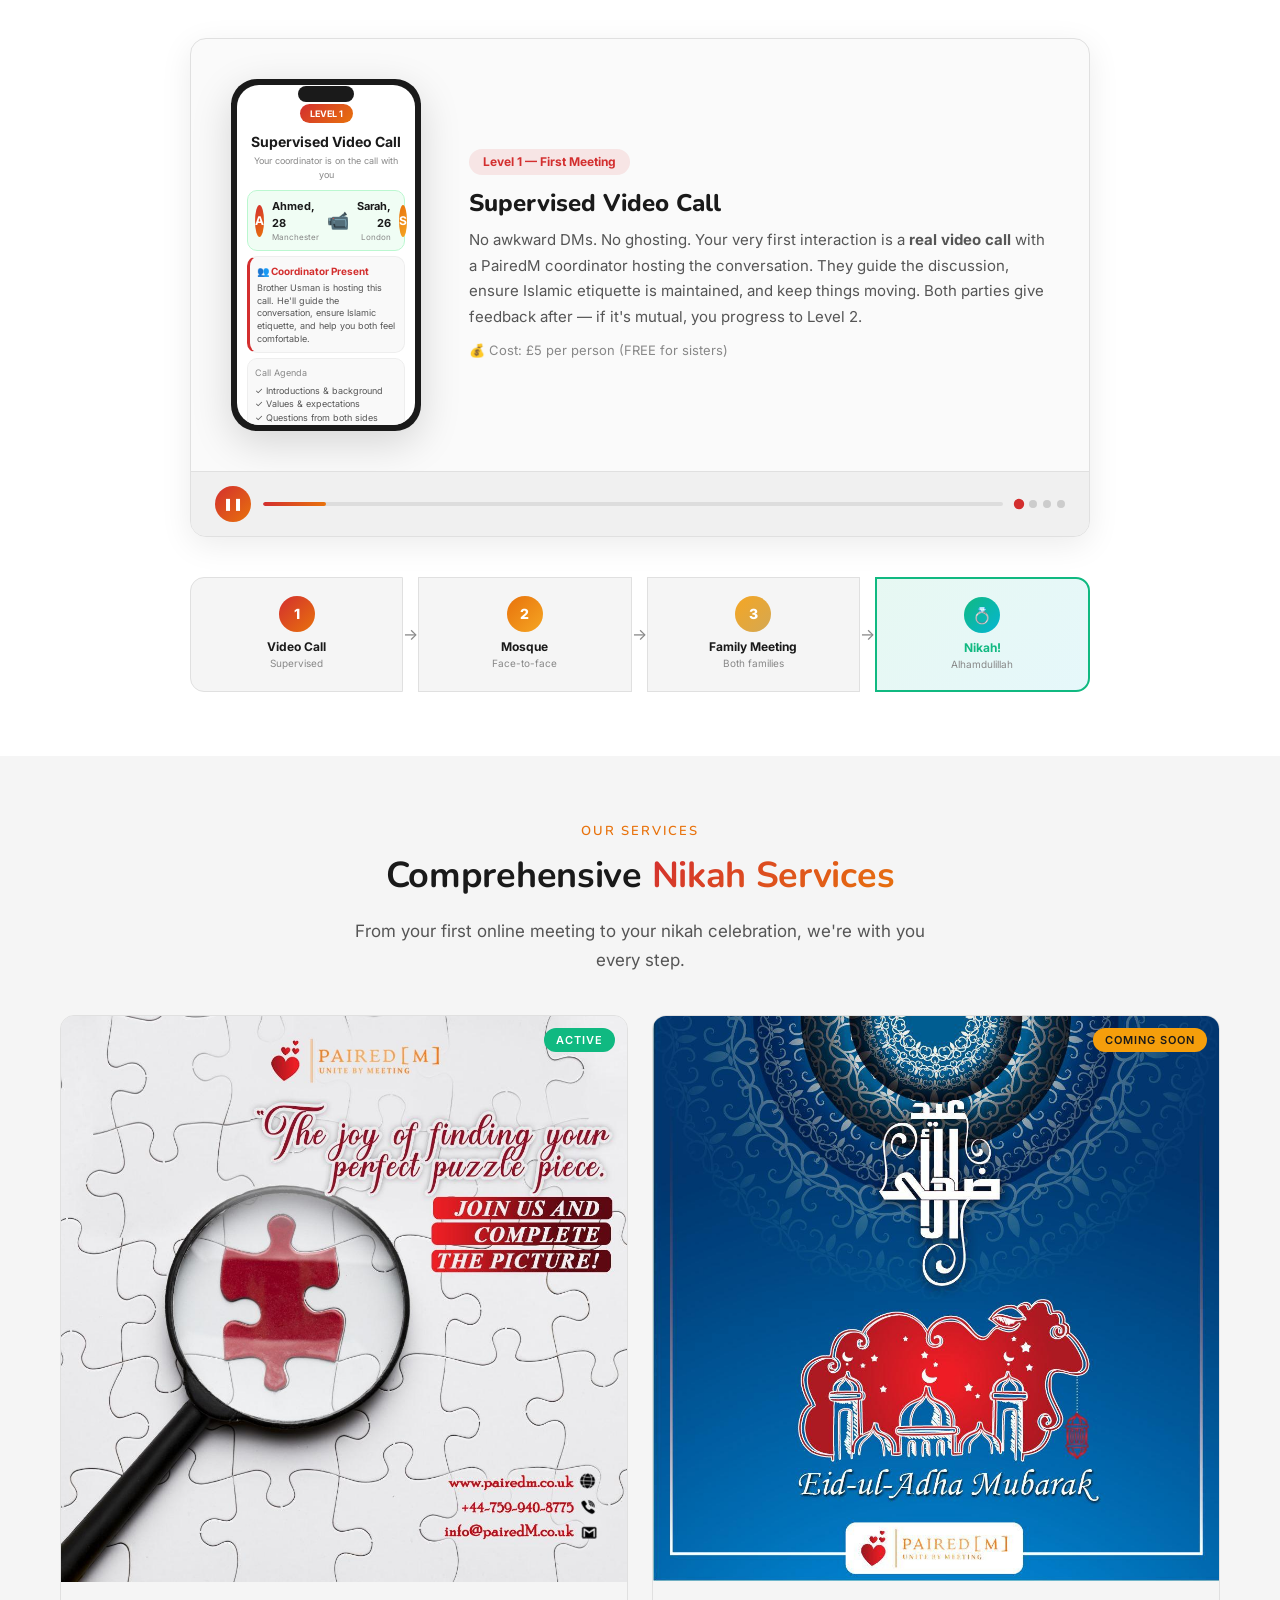
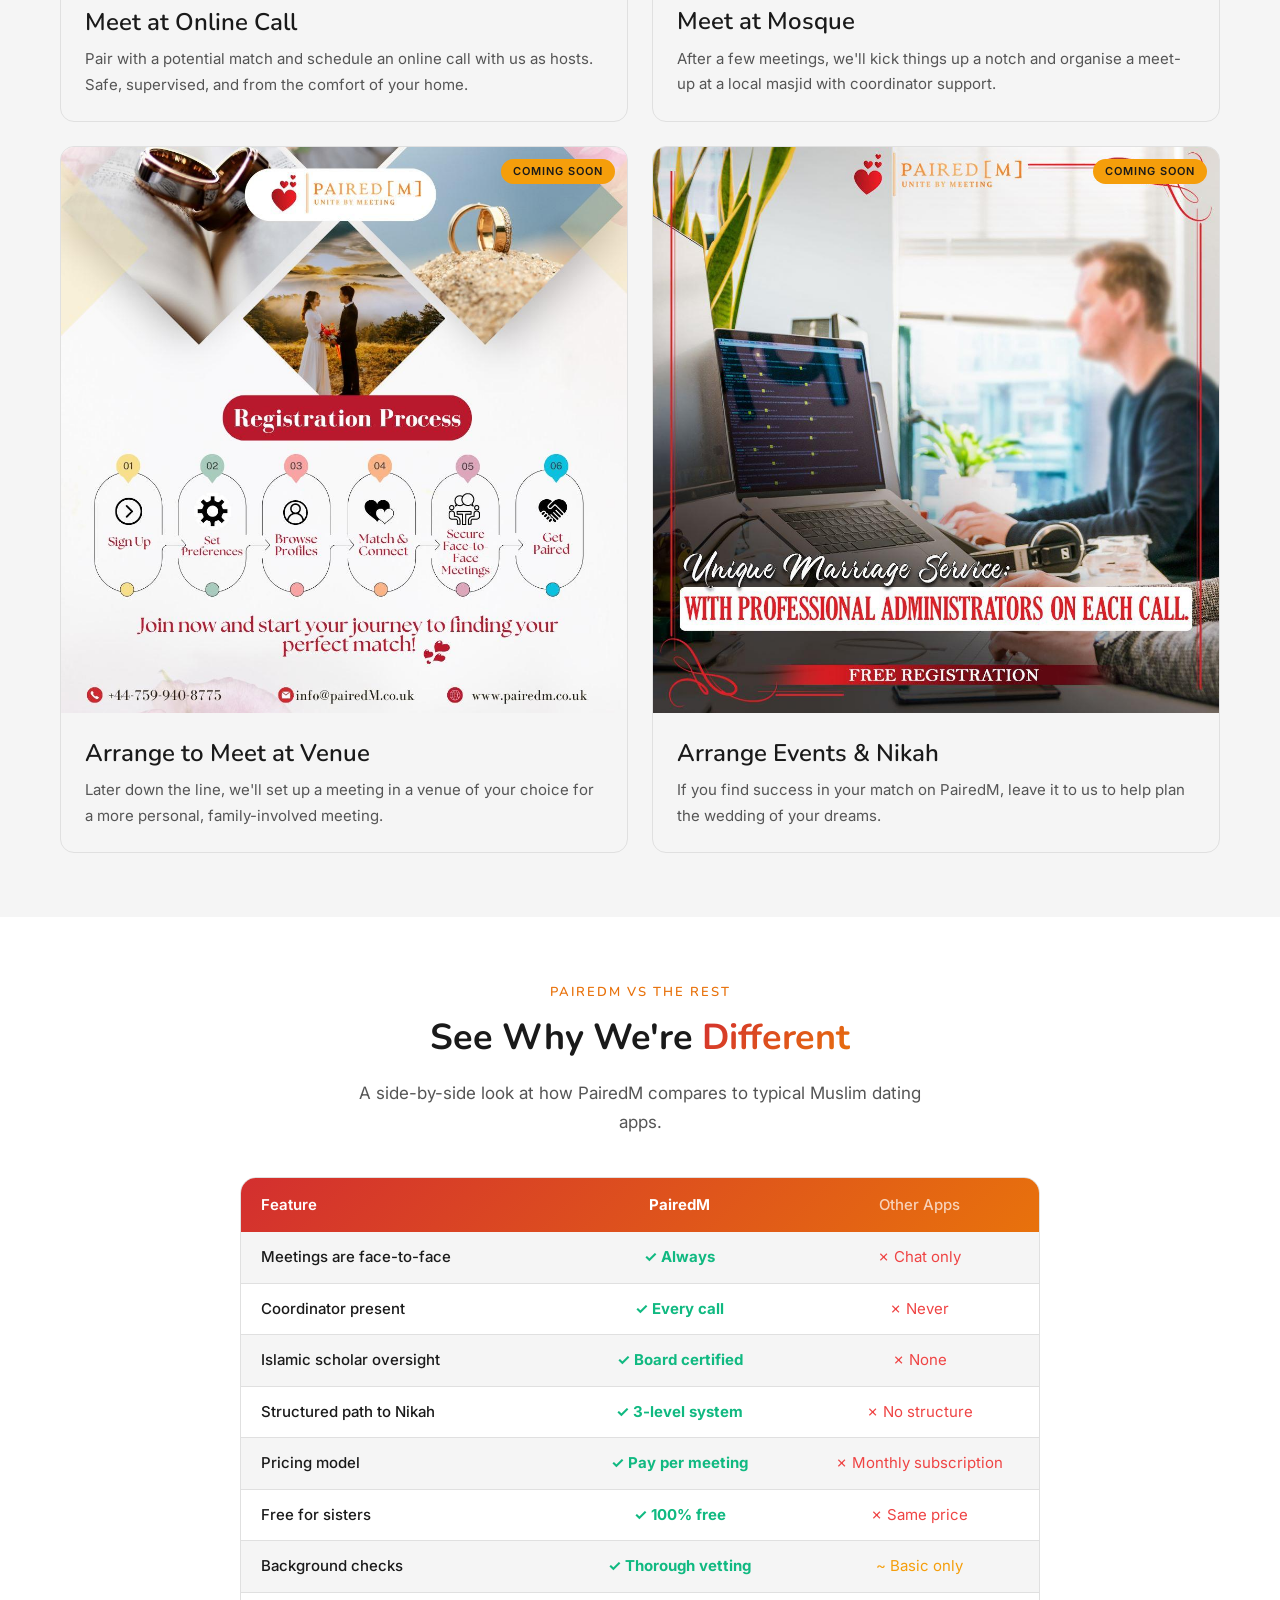
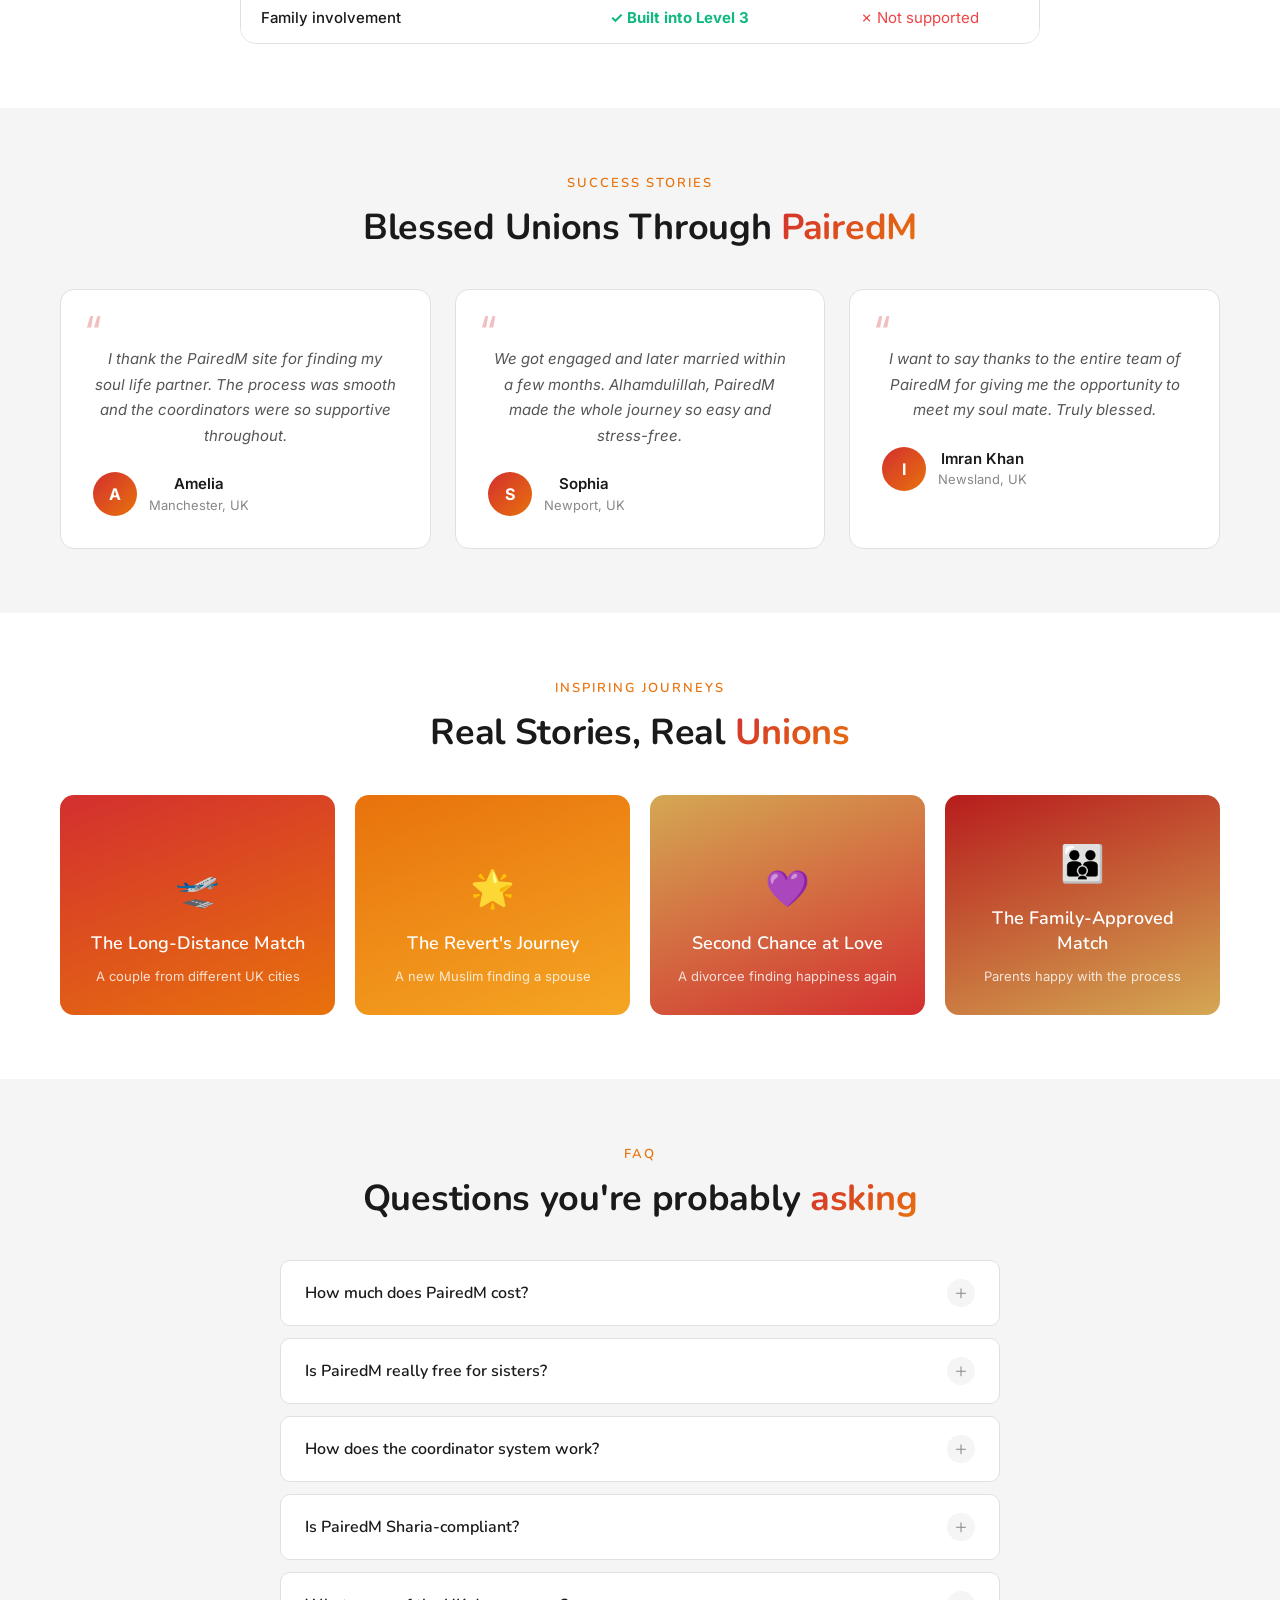
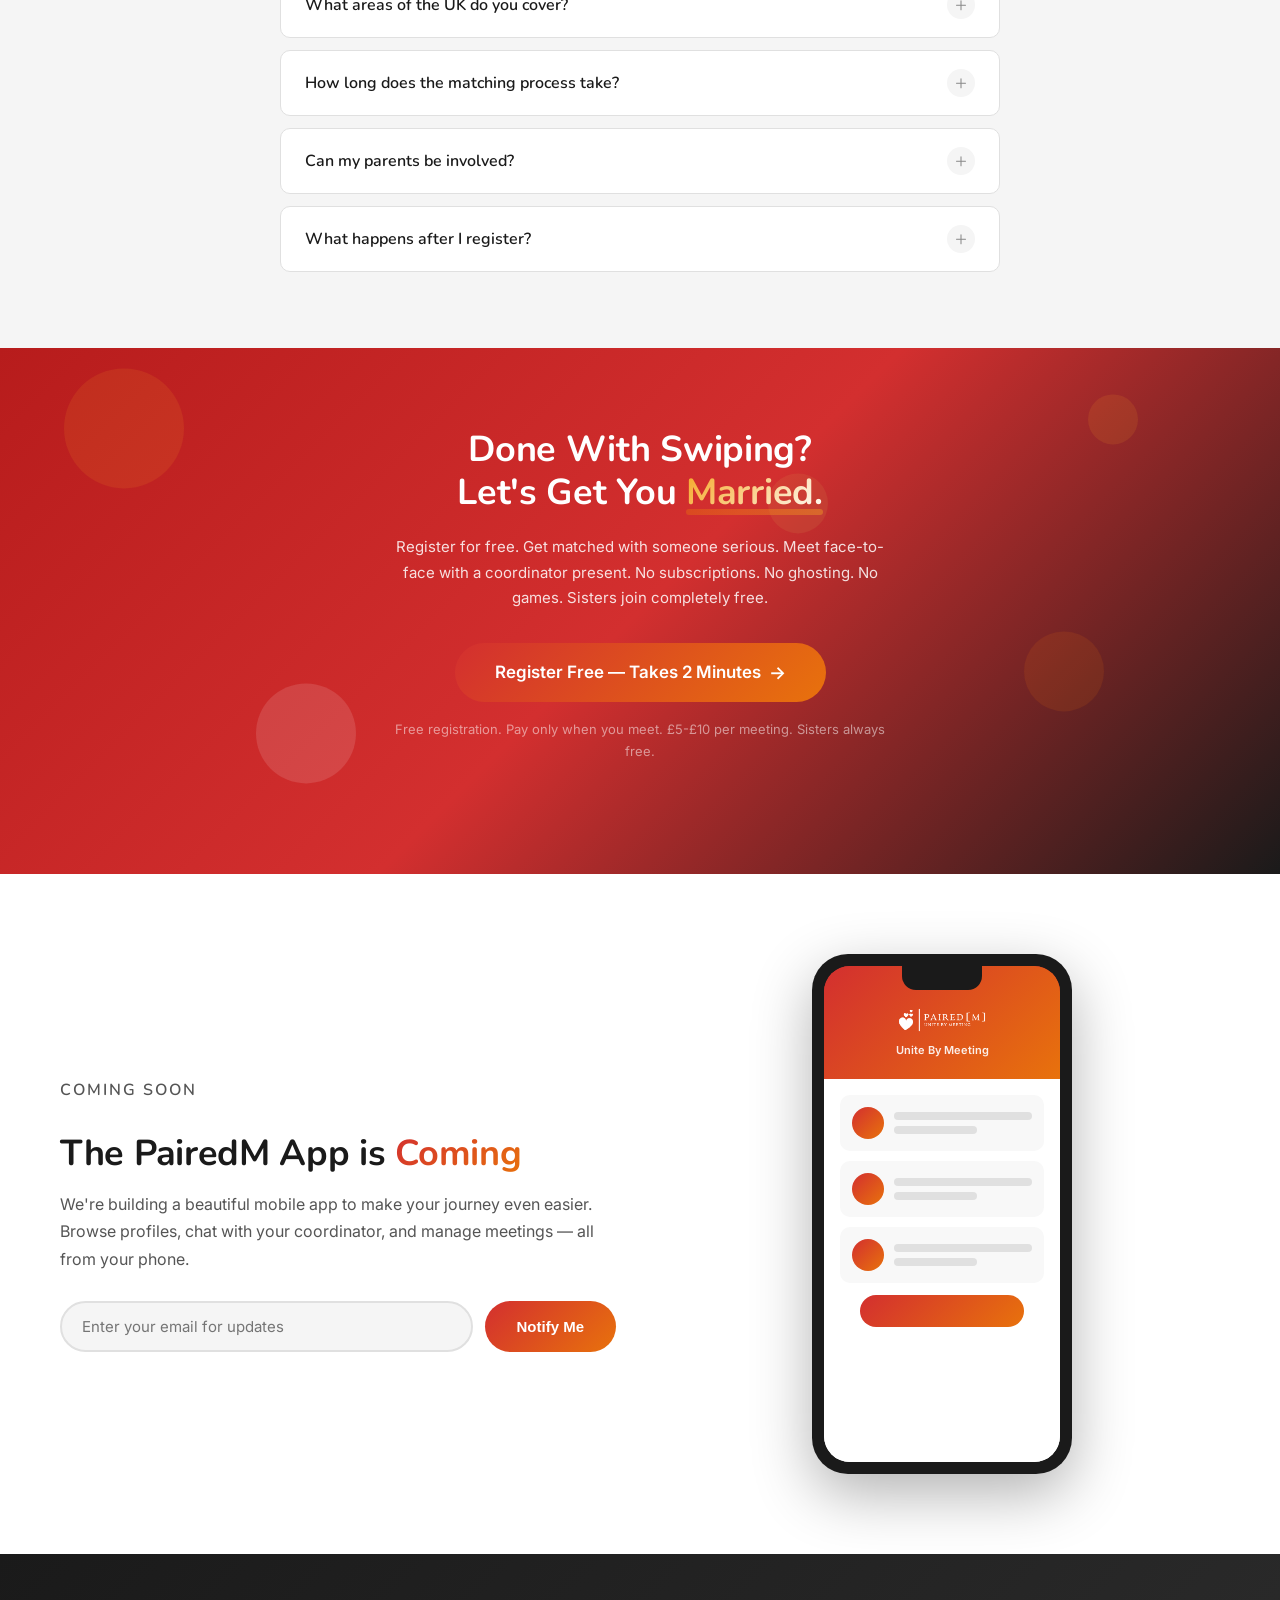
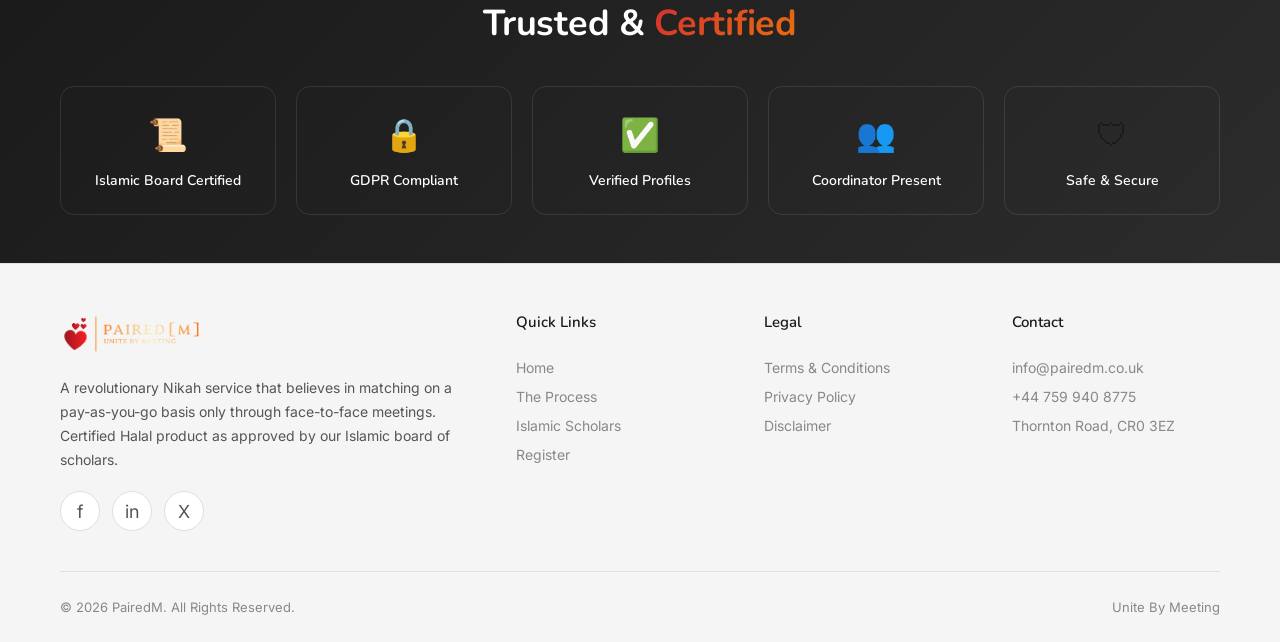
==== commit 5b2f4f3c: "Redesign website with premium animations and revolutionary concept storytelling - Hero: "Stop Swipin" ====
--- a/index.html
+++ b/index.html
@@ -6,8 +6,1108 @@
   <title>PairedM — Islamic Matrimony | Unite By Meeting</title>
   <meta name="description" content="A revolutionary Nikah service that believes in matching through face-to-face meetings. Sharia-compliant, coordinator-supported, and FREE for sisters.">
   <link rel="icon" href="images/logo.png" type="image/png">
-  <link href="https://fonts.googleapis.com/css2?family=Inter:wght@400;500;600;700&display=swap" rel="stylesheet">
+  <link href="https://fonts.googleapis.com/css2?family=Inter:wght@400;500;600;700&family=Nunito:wght@400;600;700;800&display=swap" rel="stylesheet">
   <link rel="stylesheet" href="css/styles.css">
+
+  <style>
+    /* ============================================
+       PairedM Index Page — Enhanced Inline Styles
+       ============================================ */
+
+    /* --- Font overrides --- */
+    h1, h2, h3, h4, .section-label {
+      font-family: 'Nunito', 'Inter', sans-serif;
+    }
+
+    /* --- Navbar enhanced blur on scroll --- */
+    .header {
+      transition: background 0.3s, backdrop-filter 0.3s;
+    }
+    .header.scrolled {
+      backdrop-filter: blur(24px);
+      -webkit-backdrop-filter: blur(24px);
+    }
+
+    /* --- Brush Highlight Text Effect --- */
+    .brush-highlight {
+      position: relative;
+      display: inline;
+    }
+    .brush-highlight::after {
+      content: '';
+      position: absolute;
+      bottom: 2px;
+      left: 0;
+      width: 0;
+      height: 6px;
+      background: linear-gradient(90deg, #E8720C, #F5A623);
+      opacity: 0.4;
+      border-radius: 3px;
+      z-index: -1;
+      transition: width 0.8s cubic-bezier(0.25, 0.46, 0.45, 0.94);
+    }
+    .brush-highlight.sweep::after {
+      width: 100%;
+    }
+
+    /* --- Hero Testimonial Carousel --- */
+    .hero-testimonial-carousel {
+      margin-top: 32px;
+      perspective: 1200px;
+      max-width: 560px;
+      position: relative;
+      min-height: 120px;
+    }
+    .hero-testimonial-item {
+      position: absolute;
+      top: 0;
+      left: 0;
+      right: 0;
+      background: rgba(255,255,255,0.9);
+      border: 1px solid var(--border);
+      border-radius: var(--radius-lg);
+      padding: 20px 24px;
+      opacity: 0;
+      transform: rotateY(90deg) scale(0.9);
+      transition: opacity 0.6s ease, transform 0.6s ease;
+      pointer-events: none;
+      backdrop-filter: blur(8px);
+    }
+    .hero-testimonial-item.active {
+      opacity: 1;
+      transform: rotateY(0deg) scale(1);
+      pointer-events: auto;
+    }
+    .hero-testimonial-item p {
+      font-size: 14px;
+      font-style: italic;
+      color: var(--text-secondary);
+      margin-bottom: 10px;
+      line-height: 1.6;
+    }
+    .hero-testimonial-item .ht-author {
+      font-size: 13px;
+      font-weight: 600;
+      color: var(--text-primary);
+    }
+    .hero-testimonial-item .ht-location {
+      font-size: 12px;
+      color: var(--text-tertiary);
+    }
+    .hero-testimonial-dots {
+      display: flex;
+      gap: 8px;
+      margin-top: 130px;
+    }
+    .hero-testimonial-dots .ht-dot {
+      width: 10px;
+      height: 10px;
+      border-radius: 50%;
+      background: var(--border);
+      cursor: pointer;
+      transition: background 0.3s, transform 0.3s;
+      border: none;
+      padding: 0;
+    }
+    .hero-testimonial-dots .ht-dot.active {
+      background: var(--red);
+      transform: scale(1.3);
+    }
+
+    [data-theme="dark"] .hero-testimonial-item {
+      background: rgba(36,36,36,0.9);
+    }
+
+    /* --- Stats Bar --- */
+    .stats-section {
+      padding: 48px 0;
+      background: var(--gradient-primary);
+      position: relative;
+      overflow: hidden;
+    }
+    .stats-section::before {
+      content: '';
+      position: absolute;
+      top: -50%;
+      left: -10%;
+      width: 300px;
+      height: 300px;
+      border-radius: 50%;
+      background: rgba(255,255,255,0.08);
+    }
+    .stats-section::after {
+      content: '';
+      position: absolute;
+      bottom: -40%;
+      right: -5%;
+      width: 250px;
+      height: 250px;
+      border-radius: 50%;
+      background: rgba(255,255,255,0.06);
+    }
+    .stats-grid {
+      display: grid;
+      grid-template-columns: repeat(4, 1fr);
+      gap: 24px;
+      position: relative;
+      z-index: 1;
+    }
+    .stat-item {
+      text-align: center;
+    }
+    .stat-number {
+      font-family: 'Nunito', sans-serif;
+      font-size: 42px;
+      font-weight: 800;
+      color: #fff;
+      line-height: 1;
+      margin-bottom: 6px;
+    }
+    .stat-label {
+      font-size: 14px;
+      color: rgba(255,255,255,0.85);
+      font-weight: 500;
+    }
+
+    /* --- Marquee Feature Pills --- */
+    .marquee-section {
+      padding: 40px 0;
+      background: linear-gradient(135deg, #D32F2F 0%, #E8720C 50%, #F5A623 100%);
+      overflow: hidden;
+    }
+    .marquee-row {
+      display: flex;
+      width: max-content;
+      gap: 16px;
+      padding: 8px 0;
+    }
+    .marquee-row-1 {
+      animation: marqueeLeft 35s linear infinite;
+    }
+    .marquee-row-2 {
+      animation: marqueeRight 35s linear infinite;
+    }
+    .marquee-section:hover .marquee-row {
+      animation-play-state: paused;
+    }
+    @keyframes marqueeLeft {
+      0% { transform: translateX(0); }
+      100% { transform: translateX(-50%); }
+    }
+    @keyframes marqueeRight {
+      0% { transform: translateX(-50%); }
+      100% { transform: translateX(0); }
+    }
+    .marquee-pill {
+      display: inline-flex;
+      align-items: center;
+      gap: 8px;
+      padding: 10px 22px;
+      border: 2px solid rgba(255,255,255,0.5);
+      border-radius: 9999px;
+      color: #fff;
+      font-size: 14px;
+      font-weight: 600;
+      white-space: nowrap;
+      transition: transform 0.3s, background 0.3s;
+      cursor: default;
+      background: rgba(255,255,255,0.08);
+      backdrop-filter: blur(4px);
+    }
+    .marquee-pill:hover {
+      transform: translateY(-4px);
+      background: rgba(255,255,255,0.2);
+    }
+    .marquee-pill .pill-icon {
+      font-size: 16px;
+    }
+
+    /* --- Interactive Process Steps --- */
+    .process-interactive {
+      display: grid;
+      grid-template-columns: 1fr 1.2fr;
+      gap: 48px;
+      align-items: start;
+      margin-top: 40px;
+    }
+    .process-steps-list {
+      display: flex;
+      flex-direction: column;
+      gap: 0;
+    }
+    .process-step-item {
+      display: flex;
+      gap: 20px;
+      padding: 24px;
+      cursor: pointer;
+      border-left: 4px solid var(--border);
+      transition: border-color 0.3s, background 0.3s;
+      border-radius: 0 var(--radius-md) var(--radius-md) 0;
+    }
+    .process-step-item:hover {
+      background: var(--card);
+    }
+    .process-step-item.active {
+      border-left-color: var(--red);
+      background: var(--card);
+    }
+    .process-step-num {
+      width: 44px;
+      height: 44px;
+      border-radius: 50%;
+      background: var(--card);
+      border: 2px solid var(--border);
+      display: flex;
+      align-items: center;
+      justify-content: center;
+      font-weight: 700;
+      font-size: 18px;
+      color: var(--text-tertiary);
+      flex-shrink: 0;
+      transition: all 0.3s;
+    }
+    .process-step-item.active .process-step-num {
+      background: var(--gradient-primary);
+      border-color: transparent;
+      color: #fff;
+    }
+    .process-step-info h3 {
+      font-size: 18px;
+      margin-bottom: 6px;
+    }
+    .process-step-info p {
+      font-size: 14px;
+      color: var(--text-secondary);
+    }
+    .process-progress {
+      height: 4px;
+      background: var(--border);
+      border-radius: 2px;
+      margin-top: 16px;
+      overflow: hidden;
+    }
+    .process-progress-bar {
+      height: 100%;
+      background: var(--gradient-primary);
+      border-radius: 2px;
+      transition: width 0.4s ease;
+    }
+    .process-visual {
+      background: var(--card);
+      border: 1px solid var(--border);
+      border-radius: var(--radius-xl);
+      padding: 40px;
+      min-height: 340px;
+      display: flex;
+      align-items: center;
+      justify-content: center;
+      transition: all 0.4s;
+    }
+    .process-visual-content {
+      text-align: center;
+      opacity: 0;
+      transform: translateY(16px);
+      transition: opacity 0.4s, transform 0.4s;
+    }
+    .process-visual-content.active {
+      opacity: 1;
+      transform: translateY(0);
+    }
+    .process-visual-icon {
+      font-size: 64px;
+      margin-bottom: 20px;
+    }
+    .process-visual-content h3 {
+      font-size: 22px;
+      margin-bottom: 12px;
+    }
+    .process-visual-content p {
+      font-size: 15px;
+      color: var(--text-secondary);
+      max-width: 320px;
+      margin: 0 auto;
+    }
+
+    /* --- User Story Cards --- */
+    .stories-section {
+      padding: 64px 0;
+      background: var(--bg);
+    }
+    .stories-grid {
+      display: grid;
+      grid-template-columns: repeat(4, 1fr);
+      gap: 20px;
+      margin-top: 40px;
+    }
+    .story-card {
+      border-radius: var(--radius-lg);
+      padding: 28px 24px;
+      cursor: pointer;
+      transition: transform 0.4s, box-shadow 0.4s;
+      position: relative;
+      overflow: hidden;
+      min-height: 220px;
+      display: flex;
+      flex-direction: column;
+      justify-content: flex-end;
+      color: #fff;
+    }
+    .story-card:hover {
+      transform: translateY(-4px);
+      box-shadow: 0 12px 32px rgba(0,0,0,0.2);
+    }
+    .story-card-1 { background: linear-gradient(160deg, #D32F2F, #E8720C); }
+    .story-card-2 { background: linear-gradient(160deg, #E8720C, #F5A623); }
+    .story-card-3 { background: linear-gradient(160deg, #D4A853, #D32F2F); }
+    .story-card-4 { background: linear-gradient(160deg, #B71C1C, #D4A853); }
+    .story-card-icon {
+      font-size: 36px;
+      margin-bottom: 16px;
+    }
+    .story-card h4 {
+      font-size: 18px;
+      color: #fff;
+      margin-bottom: 8px;
+    }
+    .story-card .story-tagline {
+      font-size: 13px;
+      color: rgba(255,255,255,0.8);
+      margin: 0;
+    }
+    .story-quote-panel {
+      max-height: 0;
+      overflow: hidden;
+      transition: max-height 0.5s cubic-bezier(0.4, 0, 0.2, 1), padding 0.4s, margin 0.4s;
+      background: rgba(0,0,0,0.2);
+      border-radius: var(--radius-md);
+      margin-top: 0;
+      padding: 0 16px;
+    }
+    .story-card.expanded .story-quote-panel {
+      max-height: 200px;
+      padding: 16px;
+      margin-top: 16px;
+    }
+    .story-quote-panel p {
+      font-size: 14px;
+      color: rgba(255,255,255,0.9);
+      font-style: italic;
+      line-height: 1.6;
+    }
+
+    /* --- FAQ Accordion --- */
+    .faq-section {
+      padding: 64px 0;
+      background: var(--card);
+    }
+    .faq-list {
+      max-width: 720px;
+      margin: 40px auto 0;
+    }
+    .faq-item {
+      border: 1px solid var(--border);
+      border-radius: var(--radius-md);
+      margin-bottom: 12px;
+      background: var(--bg);
+      overflow: hidden;
+      transition: box-shadow 0.3s;
+    }
+    .faq-item:hover {
+      box-shadow: var(--shadow-sm);
+    }
+    .faq-question {
+      display: flex;
+      align-items: center;
+      justify-content: space-between;
+      padding: 18px 24px;
+      cursor: pointer;
+      font-size: 16px;
+      font-weight: 600;
+      color: var(--text-primary);
+      background: none;
+      border: none;
+      width: 100%;
+      text-align: left;
+      font-family: 'Nunito', 'Inter', sans-serif;
+      transition: color 0.3s;
+    }
+    .faq-question:hover {
+      color: var(--red);
+    }
+    .faq-icon {
+      width: 28px;
+      height: 28px;
+      border-radius: 50%;
+      background: var(--card);
+      display: flex;
+      align-items: center;
+      justify-content: center;
+      font-size: 20px;
+      font-weight: 300;
+      color: var(--text-tertiary);
+      flex-shrink: 0;
+      transition: transform 0.3s, background 0.3s, color 0.3s;
+    }
+    .faq-item.open .faq-icon {
+      transform: rotate(45deg);
+      background: var(--red);
+      color: #fff;
+    }
+    .faq-answer {
+      max-height: 0;
+      overflow: hidden;
+      transition: max-height 0.4s cubic-bezier(0.4, 0, 0.2, 1);
+    }
+    .faq-answer-inner {
+      padding: 0 24px 20px;
+      font-size: 15px;
+      line-height: 1.7;
+      color: var(--text-secondary);
+    }
+
+    /* --- Parallax CTA Section --- */
+    .cta-section {
+      position: relative;
+      padding: 80px 0;
+      text-align: center;
+      overflow: hidden;
+      background: linear-gradient(135deg, #B71C1C, #D32F2F 50%, #1A1A1A);
+    }
+    .cta-section .cta-bg {
+      display: none;
+    }
+    .cta-particles {
+      position: absolute;
+      inset: 0;
+      pointer-events: none;
+      overflow: hidden;
+    }
+    .cta-particle {
+      position: absolute;
+      border-radius: 50%;
+      opacity: 0.12;
+      animation: floatParticle 8s ease-in-out infinite;
+    }
+    .cta-particle:nth-child(1) { width: 120px; height: 120px; background: #F5A623; top: 10%; left: 5%; animation-delay: 0s; }
+    .cta-particle:nth-child(2) { width: 80px; height: 80px; background: #E8720C; top: 60%; left: 80%; animation-delay: 2s; }
+    .cta-particle:nth-child(3) { width: 60px; height: 60px; background: #D4A853; top: 30%; left: 60%; animation-delay: 4s; }
+    .cta-particle:nth-child(4) { width: 100px; height: 100px; background: #fff; top: 70%; left: 20%; animation-delay: 1s; }
+    .cta-particle:nth-child(5) { width: 50px; height: 50px; background: #F5A623; top: 15%; left: 85%; animation-delay: 3s; }
+    @keyframes floatParticle {
+      0%, 100% { transform: translateY(0) rotate(0deg); }
+      50% { transform: translateY(-30px) rotate(180deg); }
+    }
+    .cta-section h2 {
+      color: #fff;
+      margin-bottom: 20px;
+      position: relative;
+      z-index: 1;
+    }
+    .cta-section h2 .text-gradient {
+      background: linear-gradient(135deg, #F5A623, #fff);
+      -webkit-background-clip: text;
+      -webkit-text-fill-color: transparent;
+      background-clip: text;
+    }
+    .cta-section p {
+      color: rgba(255,255,255,0.85);
+      margin-bottom: 32px;
+      max-width: 500px;
+      margin-left: auto;
+      margin-right: auto;
+      position: relative;
+      z-index: 1;
+    }
+    .cta-section .btn {
+      position: relative;
+      z-index: 1;
+    }
+
+    /* --- App Coming Soon Section --- */
+    .app-coming-section {
+      padding: 80px 0;
+      background: var(--bg);
+      overflow: hidden;
+    }
+    .app-coming-grid {
+      display: grid;
+      grid-template-columns: 1fr 1fr;
+      gap: 48px;
+      align-items: center;
+    }
+    .app-coming-text h2 {
+      margin-bottom: 16px;
+    }
+    .app-coming-text p {
+      font-size: 16px;
+      color: var(--text-secondary);
+      margin-bottom: 28px;
+      line-height: 1.7;
+    }
+    .app-notify-form {
+      display: flex;
+      gap: 12px;
+    }
+    .app-notify-form input {
+      flex: 1;
+      padding: 14px 20px;
+      border: 2px solid var(--border);
+      border-radius: var(--radius-full);
+      background: var(--card);
+      color: var(--text-primary);
+      font-size: 15px;
+      font-family: inherit;
+      outline: none;
+      transition: border-color 0.3s;
+    }
+    .app-notify-form input:focus {
+      border-color: var(--orange);
+    }
+    .app-notify-form .btn {
+      white-space: nowrap;
+    }
+
+    /* Phone Mockup */
+    .phone-mockup {
+      width: 260px;
+      height: 520px;
+      background: #1A1A1A;
+      border-radius: 36px;
+      padding: 12px;
+      margin: 0 auto;
+      box-shadow: 0 20px 60px rgba(0,0,0,0.3);
+      position: relative;
+    }
+    .phone-mockup::before {
+      content: '';
+      position: absolute;
+      top: 12px;
+      left: 50%;
+      transform: translateX(-50%);
+      width: 80px;
+      height: 24px;
+      background: #1A1A1A;
+      border-radius: 0 0 14px 14px;
+      z-index: 2;
+    }
+    .phone-screen {
+      width: 100%;
+      height: 100%;
+      background: linear-gradient(180deg, #D32F2F 0%, #E8720C 40%, #fff 40%);
+      border-radius: 26px;
+      overflow: hidden;
+      display: flex;
+      flex-direction: column;
+    }
+    .phone-header {
+      background: linear-gradient(135deg, #D32F2F, #E8720C);
+      padding: 40px 20px 20px;
+      text-align: center;
+    }
+    .phone-header img {
+      height: 28px;
+      margin: 0 auto 8px;
+      filter: brightness(0) invert(1);
+    }
+    .phone-header-text {
+      color: #fff;
+      font-size: 11px;
+      font-weight: 600;
+      opacity: 0.9;
+    }
+    .phone-body {
+      flex: 1;
+      background: #fff;
+      padding: 16px;
+    }
+    .phone-card {
+      background: #f8f8f8;
+      border-radius: 10px;
+      padding: 12px;
+      margin-bottom: 10px;
+    }
+    .phone-card-row {
+      display: flex;
+      align-items: center;
+      gap: 10px;
+    }
+    .phone-avatar {
+      width: 32px;
+      height: 32px;
+      border-radius: 50%;
+      background: var(--gradient-primary);
+    }
+    .phone-card-lines {
+      flex: 1;
+    }
+    .phone-line {
+      height: 8px;
+      background: #e0e0e0;
+      border-radius: 4px;
+      margin-bottom: 6px;
+    }
+    .phone-line:last-child {
+      width: 60%;
+      margin-bottom: 0;
+    }
+    .phone-btn-mock {
+      display: block;
+      margin: 12px auto 0;
+      width: 80%;
+      height: 32px;
+      background: var(--gradient-primary);
+      border-radius: 16px;
+    }
+
+    [data-theme="dark"] .phone-body {
+      background: #242424;
+    }
+    [data-theme="dark"] .phone-card {
+      background: #333;
+    }
+    [data-theme="dark"] .phone-line {
+      background: #444;
+    }
+
+    /* --- Trust Signals Section --- */
+    .trust-section {
+      padding: 48px 0;
+      background: linear-gradient(135deg, #1A1A1A, #2c2c2c);
+    }
+    .trust-section .section-title {
+      color: #fff;
+      text-align: center;
+      margin-bottom: 40px;
+    }
+    .trust-grid {
+      display: grid;
+      grid-template-columns: repeat(5, 1fr);
+      gap: 20px;
+    }
+    .trust-item {
+      text-align: center;
+      padding: 24px 16px;
+      border: 1px solid rgba(255,255,255,0.1);
+      border-radius: var(--radius-lg);
+      transition: transform 0.3s, border-color 0.3s;
+    }
+    .trust-item:hover {
+      transform: translateY(-4px);
+      border-color: rgba(255,255,255,0.3);
+    }
+    .trust-icon {
+      font-size: 32px;
+      margin-bottom: 12px;
+    }
+    .trust-item h4 {
+      font-size: 14px;
+      color: #fff;
+      font-weight: 600;
+    }
+
+    /* --- General card hover lift --- */
+    .service-card:hover,
+    .feature-card:hover,
+    .testimonial-card:hover,
+    .step-card:hover {
+      transform: translateY(-4px);
+    }
+    .testimonial-card {
+      transition: transform 0.3s, box-shadow 0.3s;
+    }
+    .testimonial-card:hover {
+      box-shadow: var(--shadow-lg);
+    }
+
+    /* --- Scroll-triggered animations with stagger --- */
+    .fade-up {
+      opacity: 0;
+      transform: translateY(30px);
+      transition: opacity 0.6s ease-out, transform 0.6s ease-out;
+    }
+    .fade-up.visible {
+      opacity: 1;
+      transform: translateY(0);
+    }
+    .fade-up-d1 { transition-delay: 0.1s; }
+    .fade-up-d2 { transition-delay: 0.2s; }
+    .fade-up-d3 { transition-delay: 0.3s; }
+    .fade-up-d4 { transition-delay: 0.4s; }
+    .fade-up-d5 { transition-delay: 0.5s; }
+
+    /* --- Coming soon banner: hide original, replaced by App section --- */
+    .coming-soon-banner {
+      display: none !important;
+    }
+
+    /* --- Responsive --- */
+    @media (max-width: 1024px) {
+      .stats-grid {
+        grid-template-columns: repeat(2, 1fr);
+        gap: 32px;
+      }
+      .stories-grid {
+        grid-template-columns: repeat(2, 1fr);
+      }
+      .trust-grid {
+        grid-template-columns: repeat(3, 1fr);
+      }
+      .process-interactive {
+        grid-template-columns: 1fr;
+      }
+      .process-visual {
+        min-height: 240px;
+      }
+      .app-coming-grid {
+        grid-template-columns: 1fr;
+        text-align: center;
+      }
+      .app-notify-form {
+        justify-content: center;
+      }
+    }
+
+    @media (max-width: 768px) {
+      .stats-grid {
+        grid-template-columns: repeat(2, 1fr);
+        gap: 24px;
+      }
+      .stat-number {
+        font-size: 32px;
+      }
+      .stories-grid {
+        grid-template-columns: 1fr;
+        max-width: 400px;
+        margin-left: auto;
+        margin-right: auto;
+      }
+      .trust-grid {
+        grid-template-columns: repeat(2, 1fr);
+      }
+      .app-coming-grid {
+        grid-template-columns: 1fr;
+      }
+      .app-notify-form {
+        flex-direction: column;
+      }
+      .phone-mockup {
+        width: 220px;
+        height: 440px;
+      }
+      .hero-testimonial-carousel {
+        max-width: 100%;
+      }
+      .hero-testimonial-dots {
+        margin-top: 140px;
+      }
+      #the-problem [style*="grid-template-columns: 1fr 1fr;"] {
+        grid-template-columns: 1fr !important;
+      }
+      #the-problem [style*="grid-template-columns: 1fr 1fr 1fr;"] {
+        grid-template-columns: 1fr !important;
+      }
+      #why-us table {
+        font-size: 13px;
+      }
+      #why-us table th,
+      #why-us table td {
+        padding: 10px 12px !important;
+      }
+    }
+
+    @media (max-width: 480px) {
+      .stats-grid {
+        grid-template-columns: 1fr 1fr;
+        gap: 20px;
+      }
+      .stat-number {
+        font-size: 28px;
+      }
+      .trust-grid {
+        grid-template-columns: 1fr;
+        max-width: 280px;
+        margin-left: auto;
+        margin-right: auto;
+      }
+      .marquee-pill {
+        padding: 8px 16px;
+        font-size: 12px;
+      }
+    }
+
+    /* ── Explainer Video ── */
+    .explainer-video {
+      max-width: 900px;
+      margin: 0 auto var(--space-3xl);
+      border-radius: 16px;
+      overflow: hidden;
+      background: #FAFAFA;
+      border: 1px solid var(--border);
+      box-shadow: 0 8px 32px rgba(0,0,0,0.08);
+    }
+    [data-theme="dark"] .explainer-video {
+      background: #1E1E1E;
+    }
+    .explainer-screen {
+      position: relative;
+      overflow: hidden;
+    }
+    .explainer-scene {
+      position: absolute;
+      top: 0; left: 0; right: 0;
+      opacity: 0;
+      transform: translateX(40px);
+      transition: opacity 0.6s ease, transform 0.6s ease;
+      pointer-events: none;
+    }
+    .explainer-scene.active {
+      position: relative;
+      opacity: 1;
+      transform: translateX(0);
+      pointer-events: auto;
+    }
+    /* Force all scenes to same height as first scene */
+    .explainer-scene .explainer-scene-inner {
+      min-height: 360px;
+    }
+    .explainer-scene-inner {
+      display: flex;
+      align-items: center;
+      gap: 48px;
+      padding: 40px;
+    }
+    .explainer-phone {
+      width: 190px;
+      flex-shrink: 0;
+      background: #1a1a1a;
+      border-radius: 26px;
+      padding: 6px;
+      box-shadow: 0 12px 40px rgba(0,0,0,0.15);
+      position: relative;
+    }
+    .explainer-phone-notch {
+      position: absolute;
+      top: 7px;
+      left: 50%;
+      transform: translateX(-50%);
+      width: 56px;
+      height: 16px;
+      background: #1a1a1a;
+      border-radius: 10px;
+      z-index: 5;
+    }
+    .explainer-phone-screen {
+      background: #fff;
+      border-radius: 22px;
+      overflow: hidden;
+      height: 340px;
+      overflow-y: auto;
+      scrollbar-width: none;
+    }
+    .explainer-phone-screen::-webkit-scrollbar { display: none; }
+    .explainer-phone-screen .explainer-match-card { padding: 7px; margin-bottom: 5px; }
+    .explainer-phone-screen .explainer-btn { padding: 7px; font-size: 11px; }
+    [data-theme="dark"] .explainer-phone-screen {
+      background: #242424;
+    }
+    [data-theme="dark"] .explainer-phone-screen div[style*="color:#1A1A1A"],
+    [data-theme="dark"] .explainer-phone-screen .explainer-field-val {
+      color: #fff !important;
+    }
+    .explainer-field {
+      display: flex;
+      justify-content: space-between;
+      align-items: center;
+      padding: 10px 0;
+      border-bottom: 1px solid #f0f0f0;
+      margin: 0;
+      opacity: 0;
+      animation: explainerFieldIn 0.4s ease forwards;
+    }
+    [data-theme="dark"] .explainer-field {
+      border-bottom-color: #333;
+    }
+    .explainer-scene.active .explainer-field {
+      opacity: 0;
+      animation: explainerFieldIn 0.4s ease forwards;
+    }
+    @keyframes explainerFieldIn {
+      from { opacity: 0; transform: translateY(8px); }
+      to { opacity: 1; transform: translateY(0); }
+    }
+    .explainer-field-label {
+      font-size: 11px;
+      color: #888;
+      font-weight: 500;
+    }
+    .explainer-field-val {
+      font-size: 12px;
+      font-weight: 600;
+      color: #1A1A1A;
+    }
+    .explainer-btn {
+      text-align: center;
+      padding: 10px;
+      border-radius: 10px;
+      background: linear-gradient(135deg, #D32F2F, #E8720C);
+      color: #fff;
+      font-size: 12px;
+      font-weight: 700;
+      opacity: 0;
+      animation: explainerFieldIn 0.4s ease forwards;
+    }
+    .explainer-match-card {
+      background: #f9f9f9;
+      border: 1px solid #eee;
+      border-radius: 10px;
+      padding: 10px;
+      margin-bottom: 8px;
+      opacity: 0;
+      animation: explainerFieldIn 0.5s ease forwards;
+    }
+    [data-theme="dark"] .explainer-match-card {
+      background: #2a2a2a;
+      border-color: #333;
+    }
+    .explainer-text {
+      flex: 1;
+    }
+    .explainer-text h3 {
+      font-family: 'Nunito', sans-serif;
+      font-size: 24px;
+      font-weight: 800;
+      color: var(--text-primary);
+      margin-bottom: 8px;
+    }
+    .explainer-text p {
+      font-size: 15px;
+      color: var(--text-secondary);
+      line-height: 1.7;
+    }
+    .explainer-step-badge {
+      display: inline-block;
+      font-size: 12px;
+      font-weight: 700;
+      padding: 4px 14px;
+      border-radius: 20px;
+      background: rgba(211,47,47,0.1);
+      color: #D32F2F;
+      margin-bottom: 12px;
+    }
+    .explainer-controls {
+      display: flex;
+      align-items: center;
+      gap: 12px;
+      padding: 14px 24px;
+      background: #f0f0f0;
+      border-top: 1px solid var(--border);
+    }
+    [data-theme="dark"] .explainer-controls {
+      background: #1a1a1a;
+    }
+    .explainer-play-btn {
+      width: 36px;
+      height: 36px;
+      border-radius: 50%;
+      background: linear-gradient(135deg, #D32F2F, #E8720C);
+      border: none;
+      color: #fff;
+      font-size: 12px;
+      cursor: pointer;
+      display: flex;
+      align-items: center;
+      justify-content: center;
+      flex-shrink: 0;
+      transition: transform 0.2s;
+    }
+    .explainer-play-btn:hover {
+      transform: scale(1.1);
+    }
+    .explainer-timeline {
+      flex: 1;
+      height: 4px;
+      background: #ddd;
+      border-radius: 2px;
+      overflow: hidden;
+    }
+    [data-theme="dark"] .explainer-timeline {
+      background: #333;
+    }
+    .explainer-timeline-fill {
+      height: 100%;
+      width: 0%;
+      background: linear-gradient(90deg, #D32F2F, #E8720C);
+      border-radius: 2px;
+      transition: width 0.1s linear;
+    }
+    .explainer-dots {
+      display: flex;
+      gap: 6px;
+    }
+    .explainer-dot {
+      width: 8px;
+      height: 8px;
+      border-radius: 50%;
+      background: #ccc;
+      cursor: pointer;
+      transition: background 0.2s, transform 0.2s;
+    }
+    [data-theme="dark"] .explainer-dot {
+      background: #444;
+    }
+    .explainer-dot.active {
+      background: #D32F2F;
+      transform: scale(1.3);
+    }
+    .explainer-dot:hover {
+      background: #E8720C;
+    }
+
+    @media (max-width: 768px) {
+      .explainer-scene-inner {
+        flex-direction: column;
+        padding: 24px 16px;
+        gap: 24px;
+      }
+      .explainer-phone {
+        width: 180px;
+      }
+      .explainer-phone-screen {
+        min-height: 280px;
+      }
+      .explainer-screen {
+        min-height: auto;
+      }
+      .explainer-text h3 {
+        font-size: 20px;
+        text-align: center;
+      }
+      .explainer-text p {
+        font-size: 14px;
+        text-align: center;
+      }
+      .explainer-step-badge {
+        display: block;
+        text-align: center;
+      }
+    }
+    @media (max-width: 480px) {
+      .explainer-phone {
+        width: 160px;
+        border-radius: 24px;
+        padding: 6px;
+      }
+      .explainer-phone-notch {
+        width: 56px;
+        height: 18px;
+        top: 8px;
+      }
+      .explainer-phone-screen {
+        border-radius: 20px;
+        min-height: 240px;
+      }
+    }
+  </style>
 </head>
 <body>
 
@@ -49,6 +1149,7 @@
     </button>
   </div>
 
+  <!-- Coming Soon Banner (hidden, replaced by App Coming Soon section) -->
   <div class="coming-soon-banner">
     <div class="container">
       <p><strong>Coming Soon:</strong> The PairedM App is currently in development to enhance your journey.</p>
@@ -58,7 +1159,6 @@
   <!-- Hero -->
   <section class="hero">
     <div class="hero-bg">
-      <!-- Background video placeholder — replace src with actual video when available -->
       <video
         class="hero-video"
         autoplay
@@ -67,9 +1167,7 @@
         playsinline
         poster="images/banner-soulmate.jpg"
         src="videos/hero-bg.mp4"
-      >
-        <!-- Fallback: if video cannot load, poster image is shown and slider remains visible -->
-      </video>
+      ></video>
       <div class="hero-slider">
         <div class="hero-slide active">
           <img src="images/banner-soulmate.jpg" alt="Ready to find your soulmate">
@@ -91,71 +1189,406 @@
 
     <div class="container">
       <div class="hero-content">
-        <p class="section-label">Islamic Matrimony Platform</p>
-        <h1>A Revolutionary <span class="text-gradient">Nikah Service</span></h1>
-        <p>The first Nikah service where all meetings are Face to Face with support from our team on every call. Certified Halal as approved by our Islamic board of scholars.</p>
+        <p class="section-label">The UK's First Face-to-Face Islamic Matchmaking Service</p>
+        <h1>Stop Swiping.<br>Start <span class="brush-highlight text-gradient">Meeting.</span></h1>
+        <p>Other apps let you swipe and chat forever with no real outcome. PairedM is different — every match leads to a <strong>real, supervised face-to-face meeting</strong> with a dedicated coordinator present. No ghosting. No time-wasting. Just serious, Sharia-compliant matchmaking that actually leads to Nikah.</p>
         <div class="hero-buttons">
           <a href="register.html" class="btn btn-primary btn-lg btn-arrow">Get Started</a>
           <a href="the-process.html" class="btn btn-outline btn-lg">Learn More</a>
         </div>
         <div class="hero-tags">
-          <span class="hero-tag"><span class="tag-icon">✓</span> Sharia-Compliant</span>
-          <span class="hero-tag"><span class="tag-icon">✓</span> FREE for Sisters</span>
-          <span class="hero-tag"><span class="tag-icon">✓</span> Verified Profiles</span>
-          <span class="hero-tag"><span class="tag-icon">✓</span> Coordinator Support</span>
+          <span class="hero-tag"><span class="tag-icon">&#10003;</span> Sharia-Compliant</span>
+          <span class="hero-tag"><span class="tag-icon">&#10003;</span> FREE for Sisters</span>
+          <span class="hero-tag"><span class="tag-icon">&#10003;</span> Verified Profiles</span>
+          <span class="hero-tag"><span class="tag-icon">&#10003;</span> Coordinator Support</span>
+        </div>
+
+        <!-- Hero Testimonial Carousel -->
+        <div class="hero-testimonial-carousel">
+          <div class="hero-testimonial-item active" data-ht="0">
+            <p>"The process was so smooth. The coordinators were supportive throughout and I found my soul partner. Alhamdulillah!"</p>
+            <div class="ht-author">Amelia</div>
+            <div class="ht-location">Manchester, UK</div>
+          </div>
+          <div class="hero-testimonial-item" data-ht="1">
+            <p>"We got engaged and married within a few months. PairedM made the whole journey stress-free. Truly blessed."</p>
+            <div class="ht-author">Sophia</div>
+            <div class="ht-location">Newport, UK</div>
+          </div>
+          <div class="hero-testimonial-item" data-ht="2">
+            <p>"I want to say thanks to the entire team for giving me the opportunity to meet my soul mate. JazakAllah Khair."</p>
+            <div class="ht-author">Imran</div>
+            <div class="ht-location">Newsland, UK</div>
+          </div>
+          <div class="hero-testimonial-dots">
+            <button class="ht-dot active" data-ht-dot="0" aria-label="Testimonial 1"></button>
+            <button class="ht-dot" data-ht-dot="1" aria-label="Testimonial 2"></button>
+            <button class="ht-dot" data-ht-dot="2" aria-label="Testimonial 3"></button>
+          </div>
         </div>
       </div>
     </div>
   </section>
 
-  <!-- Banner Carousel -->
-  <section class="banner-section">
+  <!-- Animated Stat Counters -->
+  <section class="stats-section">
     <div class="container">
-      <div class="banner-carousel">
-        <div class="banner-item"><img src="images/banner-journey-map.jpg" alt="Your journey to finding your match"></div>
-        <div class="banner-item"><img src="images/banner-zero-fees.jpg" alt="Zero subscription fees"></div>
-        <div class="banner-item"><img src="images/banner-tailored-service.jpg" alt="Tailored service"></div>
-        <div class="banner-item"><img src="images/banner-deen.jpg" alt="Marry someone interested in the Deen"></div>
-        <div class="banner-item"><img src="images/banner-certified-halal.jpg" alt="Certified Halal service"></div>
-        <div class="banner-item"><img src="images/banner-nationwide.jpg" alt="Nationwide availability"></div>
-        <div class="banner-item"><img src="images/banner-free-sisters.jpg" alt="Free for sisters"></div>
-        <div class="banner-item"><img src="images/banner-sharia.jpg" alt="Sharia compliant"></div>
+      <div class="stats-grid">
+        <div class="stat-item fade-up">
+          <div class="stat-number" data-count="500" data-suffix="+">0</div>
+          <div class="stat-label">Successful Matches</div>
+        </div>
+        <div class="stat-item fade-up fade-up-d1">
+          <div class="stat-number" data-count="100" data-suffix="+">0</div>
+          <div class="stat-label">Nikah Ceremonies</div>
+        </div>
+        <div class="stat-item fade-up fade-up-d2">
+          <div class="stat-number" data-count="50" data-suffix="+">0</div>
+          <div class="stat-label">UK Cities</div>
+        </div>
+        <div class="stat-item fade-up fade-up-d3">
+          <div class="stat-number" data-count="100" data-suffix="%">0</div>
+          <div class="stat-label">Sharia Compliant</div>
+        </div>
       </div>
     </div>
   </section>
 
-  <!-- How It Works -->
+  <!-- The Problem / Our Revolution -->
+  <section id="the-problem" style="background: var(--bg);">
+    <div class="container">
+      <div class="text-center">
+        <p class="section-label fade-up">The Problem</p>
+        <h2 class="section-title fade-up">Muslim dating apps are <span class="text-gradient">broken</span></h2>
+        <p class="section-subtitle fade-up">And the Muslim community deserves better than what's out there.</p>
+      </div>
+
+      <div style="display:grid; grid-template-columns: 1fr 1fr; gap:32px; max-width:900px; margin:0 auto 48px;">
+        <div class="fade-up fade-up-d1" style="background:var(--card); border:1px solid var(--border); border-radius:14px; padding:28px; border-left:4px solid #EF4444;">
+          <div style="font-size:28px; margin-bottom:12px;">😔</div>
+          <h4 style="font-size:18px; margin-bottom:8px; color:var(--text-primary);">Endless Swiping, No Outcome</h4>
+          <p style="font-size:14px;">Apps like Muzz and Muzmatch encourage hours of swiping and chatting — but most conversations die out. You're left with hundreds of matches and zero real meetings.</p>
+        </div>
+        <div class="fade-up fade-up-d2" style="background:var(--card); border:1px solid var(--border); border-radius:14px; padding:28px; border-left:4px solid #EF4444;">
+          <div style="font-size:28px; margin-bottom:12px;">👻</div>
+          <h4 style="font-size:18px; margin-bottom:8px; color:var(--text-primary);">Ghosting &amp; Time-Wasting</h4>
+          <p style="font-size:14px;">No accountability. People disappear mid-conversation. There's no commitment to actually meeting — it's just another social media app in disguise.</p>
+        </div>
+        <div class="fade-up fade-up-d3" style="background:var(--card); border:1px solid var(--border); border-radius:14px; padding:28px; border-left:4px solid #EF4444;">
+          <div style="font-size:28px; margin-bottom:12px;">⚠️</div>
+          <h4 style="font-size:18px; margin-bottom:8px; color:var(--text-primary);">No Islamic Oversight</h4>
+          <p style="font-size:14px;">Most platforms have no scholars involved. Private messaging with no supervision? That's not how the Sunnah guides us to find a spouse.</p>
+        </div>
+        <div class="fade-up fade-up-d4" style="background:var(--card); border:1px solid var(--border); border-radius:14px; padding:28px; border-left:4px solid #EF4444;">
+          <div style="font-size:28px; margin-bottom:12px;">💸</div>
+          <h4 style="font-size:18px; margin-bottom:8px; color:var(--text-primary);">Expensive Subscriptions</h4>
+          <p style="font-size:14px;">£15-£30/month just to see who liked you or send a message? These apps profit from keeping you single longer. The longer you stay, the more they earn.</p>
+        </div>
+      </div>
+
+      <div class="text-center">
+        <p class="section-label fade-up" style="color:var(--success);">Our Revolution</p>
+        <h2 class="section-title fade-up">PairedM flips the script <span class="text-gradient">completely</span></h2>
+        <p class="section-subtitle fade-up">We built PairedM on one radical idea: <strong>every single match must lead to a real, face-to-face meeting</strong>. Not a chat. Not a like. A real meeting.</p>
+      </div>
+
+      <div style="display:grid; grid-template-columns: 1fr 1fr 1fr; gap:24px; max-width:1000px; margin:0 auto;">
+        <div class="fade-up fade-up-d1" style="background:var(--card); border:2px solid var(--border); border-radius:16px; padding:28px; text-align:center; transition:transform 0.3s,border-color 0.3s;" onmouseover="this.style.transform='translateY(-4px)';this.style.borderColor='var(--red)'" onmouseout="this.style.transform='';this.style.borderColor='var(--border)'">
+          <div style="width:56px;height:56px;border-radius:50%;background:linear-gradient(135deg,#D32F2F,#E8720C);margin:0 auto 16px;display:flex;align-items:center;justify-content:center;font-size:26px;">👥</div>
+          <h4 style="font-size:17px; margin-bottom:8px; color:var(--text-primary);">Coordinator in Every Meeting</h4>
+          <p style="font-size:14px;">A real person — not a chatbot — is present in every single call and meeting. They guide the conversation, ensure Islamic etiquette, and keep things moving forward.</p>
+        </div>
+        <div class="fade-up fade-up-d2" style="background:var(--card); border:2px solid var(--border); border-radius:16px; padding:28px; text-align:center; transition:transform 0.3s,border-color 0.3s;" onmouseover="this.style.transform='translateY(-4px)';this.style.borderColor='var(--red)'" onmouseout="this.style.transform='';this.style.borderColor='var(--border)'">
+          <div style="width:56px;height:56px;border-radius:50%;background:linear-gradient(135deg,#D32F2F,#E8720C);margin:0 auto 16px;display:flex;align-items:center;justify-content:center;font-size:26px;">📈</div>
+          <h4 style="font-size:17px; margin-bottom:8px; color:var(--text-primary);">3-Level Meeting System</h4>
+          <p style="font-size:14px;"><strong>Level 1:</strong> Supervised video call. <strong>Level 2:</strong> Meet at a mosque. <strong>Level 3:</strong> Venue meeting with families. Then Nikah. A structured path to marriage — not an endless chat loop.</p>
+        </div>
+        <div class="fade-up fade-up-d3" style="background:var(--card); border:2px solid var(--border); border-radius:16px; padding:28px; text-align:center; transition:transform 0.3s,border-color 0.3s;" onmouseover="this.style.transform='translateY(-4px)';this.style.borderColor='var(--red)'" onmouseout="this.style.transform='';this.style.borderColor='var(--border)'">
+          <div style="width:56px;height:56px;border-radius:50%;background:linear-gradient(135deg,#D32F2F,#E8720C);margin:0 auto 16px;display:flex;align-items:center;justify-content:center;font-size:26px;">🕌</div>
+          <h4 style="font-size:17px; margin-bottom:8px; color:var(--text-primary);">Islamic Board Oversight</h4>
+          <p style="font-size:14px;">Every process, every meeting format, every interaction is approved by our Board of Islamic Scholars. This isn't "halal-ish" — it's <strong>certified halal</strong>.</p>
+        </div>
+      </div>
+
+      <div class="text-center fade-up" style="margin-top:40px;">
+        <div style="background:linear-gradient(135deg,rgba(211,47,47,0.06),rgba(232,114,12,0.06)); border:1px solid rgba(211,47,47,0.15); border-radius:16px; padding:32px; max-width:700px; margin:0 auto;">
+          <p style="font-size:18px; font-weight:600; color:var(--text-primary); line-height:1.7; margin:0;">
+            "Other apps want you to stay single — they charge monthly. <strong style="color:#D32F2F;">We want you married</strong>. That's why we charge per meeting, not per month. When you succeed, we succeed."
+          </p>
+        </div>
+      </div>
+    </div>
+  </section>
+
+  <!-- Marquee Feature Pills -->
+  <section class="marquee-section">
+    <div class="marquee-row marquee-row-1">
+      <span class="marquee-pill"><span class="pill-icon">&#10084;</span> Free for Sisters</span>
+      <span class="marquee-pill"><span class="pill-icon">&#9782;</span> Sharia Certified</span>
+      <span class="marquee-pill"><span class="pill-icon">&#128101;</span> Coordinator Support</span>
+      <span class="marquee-pill"><span class="pill-icon">&#128588;</span> Face-to-Face Meetings</span>
+      <span class="marquee-pill"><span class="pill-icon">&#9989;</span> Verified Profiles</span>
+      <span class="marquee-pill"><span class="pill-icon">&#128176;</span> Pay As You Go</span>
+      <span class="marquee-pill"><span class="pill-icon">&#127468;&#127463;</span> UK Nationwide</span>
+      <span class="marquee-pill"><span class="pill-icon">&#128220;</span> Islamic Board Approved</span>
+      <span class="marquee-pill"><span class="pill-icon">&#128683;</span> Zero Subscriptions</span>
+      <span class="marquee-pill"><span class="pill-icon">&#128270;</span> Background Checked</span>
+      <!-- Duplicate for seamless loop -->
+      <span class="marquee-pill"><span class="pill-icon">&#10084;</span> Free for Sisters</span>
+      <span class="marquee-pill"><span class="pill-icon">&#9782;</span> Sharia Certified</span>
+      <span class="marquee-pill"><span class="pill-icon">&#128101;</span> Coordinator Support</span>
+      <span class="marquee-pill"><span class="pill-icon">&#128588;</span> Face-to-Face Meetings</span>
+      <span class="marquee-pill"><span class="pill-icon">&#9989;</span> Verified Profiles</span>
+      <span class="marquee-pill"><span class="pill-icon">&#128176;</span> Pay As You Go</span>
+      <span class="marquee-pill"><span class="pill-icon">&#127468;&#127463;</span> UK Nationwide</span>
+      <span class="marquee-pill"><span class="pill-icon">&#128220;</span> Islamic Board Approved</span>
+      <span class="marquee-pill"><span class="pill-icon">&#128683;</span> Zero Subscriptions</span>
+      <span class="marquee-pill"><span class="pill-icon">&#128270;</span> Background Checked</span>
+    </div>
+    <div class="marquee-row marquee-row-2">
+      <span class="marquee-pill"><span class="pill-icon">&#128249;</span> Video Calls</span>
+      <span class="marquee-pill"><span class="pill-icon">&#128332;</span> Mosque Meetups</span>
+      <span class="marquee-pill"><span class="pill-icon">&#127970;</span> Venue Arrangements</span>
+      <span class="marquee-pill"><span class="pill-icon">&#128141;</span> Nikah Planning</span>
+      <span class="marquee-pill"><span class="pill-icon">&#128106;</span> Family Involvement</span>
+      <span class="marquee-pill"><span class="pill-icon">&#128100;</span> Imam Support</span>
+      <span class="marquee-pill"><span class="pill-icon">&#9989;</span> Halal Certified</span>
+      <span class="marquee-pill"><span class="pill-icon">&#128274;</span> Safe &amp; Secure</span>
+      <span class="marquee-pill"><span class="pill-icon">&#9881;</span> Tailored Service</span>
+      <span class="marquee-pill"><span class="pill-icon">&#128172;</span> WhatsApp Updates</span>
+      <!-- Duplicate for seamless loop -->
+      <span class="marquee-pill"><span class="pill-icon">&#128249;</span> Video Calls</span>
+      <span class="marquee-pill"><span class="pill-icon">&#128332;</span> Mosque Meetups</span>
+      <span class="marquee-pill"><span class="pill-icon">&#127970;</span> Venue Arrangements</span>
+      <span class="marquee-pill"><span class="pill-icon">&#128141;</span> Nikah Planning</span>
+      <span class="marquee-pill"><span class="pill-icon">&#128106;</span> Family Involvement</span>
+      <span class="marquee-pill"><span class="pill-icon">&#128100;</span> Imam Support</span>
+      <span class="marquee-pill"><span class="pill-icon">&#9989;</span> Halal Certified</span>
+      <span class="marquee-pill"><span class="pill-icon">&#128274;</span> Safe &amp; Secure</span>
+      <span class="marquee-pill"><span class="pill-icon">&#9881;</span> Tailored Service</span>
+      <span class="marquee-pill"><span class="pill-icon">&#128172;</span> WhatsApp Updates</span>
+    </div>
+  </section>
+
+  <!-- How It Works — Interactive Process Steps -->
   <section id="how-it-works">
-    <div class="container text-center">
-      <p class="section-label fade-in">How It Works</p>
-      <h2 class="section-title fade-in">Your Journey to a <span class="text-gradient">Blessed Union</span></h2>
-      <p class="section-subtitle fade-in">Three simple steps to start your search for a spouse who brings you closer to Allah.</p>
-
-      <div class="how-it-works-video fade-in">
-        <div class="video-placeholder-content">
-          <div class="video-play-icon">&#9654;</div>
-          <p>Watch how PairedM works</p>
-        </div>
+    <div class="container">
+      <div class="text-center">
+        <p class="section-label fade-up">How It Works</p>
+        <h2 class="section-title fade-up">From Match to <span class="brush-highlight text-gradient">Nikah</span> — Our 3-Level System</h2>
+        <p class="section-subtitle fade-up">Unlike other apps where you swipe and chat forever, PairedM has a <strong>structured path</strong> that moves you towards marriage. Every level has a real meeting — with a coordinator present.</p>
       </div>
 
-      <div class="steps-grid">
-        <div class="step-card fade-in fade-in-delay-1">
-          <div class="step-number">1</div>
-          <div class="step-icon">👤</div>
-          <h3>Create A Profile</h3>
-          <p>Start your PairedM journey by giving us your name, where you're from, and choose your best picture.</p>
-        </div>
-        <div class="step-card fade-in fade-in-delay-2">
-          <div class="step-number">2</div>
-          <div class="step-icon">⚙️</div>
-          <h3>Set Preferences</h3>
-          <p>Add in all your preferences. Preferred height, ideal age, location, and what matters most to you.</p>
-        </div>
-        <div class="step-card fade-in fade-in-delay-3">
-          <div class="step-number">3</div>
-          <div class="step-icon">💑</div>
-          <h3>Match &amp; Meet</h3>
-          <p>See someone you like? Great. Just click 'Pair Me' and we'll take it from there with coordinator support.</p>
+      <!-- Animated Explainer "Video" -->
+      <div class="explainer-video fade-up" id="explainerVideo">
+        <div class="explainer-screen">
+          <!-- LEVEL 1: Supervised Video Call -->
+          <div class="explainer-scene active" data-scene="0">
+            <div class="explainer-scene-inner">
+              <div class="explainer-phone">
+                <div class="explainer-phone-notch"></div>
+                <div class="explainer-phone-screen">
+                  <div style="padding:16px 10px 4px; text-align:center;">
+                    <div style="font-size:9px;padding:3px 10px;border-radius:10px;background:linear-gradient(135deg,#D32F2F,#E8720C);color:#fff;font-weight:700;display:inline-block;margin-bottom:8px;">LEVEL 1</div>
+                    <div style="font-size:14px;font-weight:700;color:#1A1A1A;margin-bottom:2px;">Supervised Video Call</div>
+                    <div style="font-size:9px;color:#888;">Your coordinator is on the call with you</div>
+                  </div>
+                  <div style="padding:5px 10px;">
+                    <div class="explainer-match-card" style="animation-delay:0.3s;background:#f0fdf4;border:1px solid #bbf7d0;">
+                      <div style="display:flex;align-items:center;gap:8px;">
+                        <div style="width:32px;height:32px;border-radius:50%;background:linear-gradient(135deg,#D32F2F,#E8720C);display:flex;align-items:center;justify-content:center;color:#fff;font-weight:700;font-size:12px;">A</div>
+                        <div style="flex:1;"><div style="font-size:11px;font-weight:700;color:#1A1A1A;">Ahmed, 28</div><div style="font-size:8px;color:#888;">Manchester</div></div>
+                        <div style="font-size:18px;">📹</div>
+                        <div style="flex:1;text-align:right;"><div style="font-size:11px;font-weight:700;color:#1A1A1A;">Sarah, 26</div><div style="font-size:8px;color:#888;">London</div></div>
+                        <div style="width:32px;height:32px;border-radius:50%;background:linear-gradient(135deg,#E8720C,#F5A623);display:flex;align-items:center;justify-content:center;color:#fff;font-weight:700;font-size:12px;">S</div>
+                      </div>
+                    </div>
+                    <div class="explainer-match-card" style="animation-delay:0.6s;border-left:3px solid #D32F2F;">
+                      <div style="font-size:10px;font-weight:700;color:#D32F2F;margin-bottom:3px;">👥 Coordinator Present</div>
+                      <div style="font-size:9px;color:#555;line-height:1.4;">Brother Usman is hosting this call. He'll guide the conversation, ensure Islamic etiquette, and help you both feel comfortable.</div>
+                    </div>
+                    <div class="explainer-match-card" style="animation-delay:0.9s;">
+                      <div style="font-size:9px;color:#888;margin-bottom:4px;">Call Agenda</div>
+                      <div style="font-size:9px;color:#555;">✓ Introductions &amp; background</div>
+                      <div style="font-size:9px;color:#555;">✓ Values &amp; expectations</div>
+                      <div style="font-size:9px;color:#555;">✓ Questions from both sides</div>
+                    </div>
+                  </div>
+                  <div style="padding:6px 10px;"><div class="explainer-btn" style="animation-delay:1.2s;">Complete Level 1 ✓</div></div>
+                </div>
+              </div>
+              <div class="explainer-text">
+                <div class="explainer-step-badge">Level 1 — First Meeting</div>
+                <h3>Supervised Video Call</h3>
+                <p>No awkward DMs. No ghosting. Your very first interaction is a <strong>real video call</strong> with a PairedM coordinator hosting the conversation. They guide the discussion, ensure Islamic etiquette is maintained, and keep things moving. Both parties give feedback after — if it's mutual, you progress to Level 2.</p>
+                <div style="margin-top:12px;font-size:13px;color:var(--text-tertiary);">💰 Cost: £5 per person (FREE for sisters)</div>
+              </div>
+            </div>
+          </div>
+
+          <!-- LEVEL 2: Mosque Meeting -->
+          <div class="explainer-scene" data-scene="1">
+            <div class="explainer-scene-inner">
+              <div class="explainer-phone">
+                <div class="explainer-phone-notch"></div>
+                <div class="explainer-phone-screen">
+                  <div style="padding:16px 10px 4px; text-align:center;">
+                    <div style="font-size:9px;padding:3px 10px;border-radius:10px;background:linear-gradient(135deg,#E8720C,#F5A623);color:#fff;font-weight:700;display:inline-block;margin-bottom:8px;">LEVEL 2</div>
+                    <div style="font-size:14px;font-weight:700;color:#1A1A1A;margin-bottom:2px;">Meet at a Mosque</div>
+                    <div style="font-size:9px;color:#888;">Face-to-face in a sacred, safe space</div>
+                  </div>
+                  <div style="padding:5px 10px;">
+                    <div class="explainer-match-card" style="animation-delay:0.3s;background:#fffbeb;border:1px solid #fde68a;">
+                      <div style="font-size:22px;text-align:center;margin-bottom:4px;">🕌</div>
+                      <div style="font-size:11px;font-weight:700;color:#1A1A1A;text-align:center;">East London Mosque</div>
+                      <div style="font-size:9px;color:#888;text-align:center;">Saturday, 2:00 PM — Meeting Room B</div>
+                    </div>
+                    <div class="explainer-match-card" style="animation-delay:0.6s;border-left:3px solid #E8720C;">
+                      <div style="font-size:10px;font-weight:700;color:#E8720C;margin-bottom:3px;">👥 Coordinator: Sister Amina</div>
+                      <div style="font-size:9px;color:#555;line-height:1.4;">Will be present throughout to supervise. Local Imam has been informed and may join to offer guidance.</div>
+                    </div>
+                    <div class="explainer-match-card" style="animation-delay:0.9s;">
+                      <div style="font-size:9px;color:#888;margin-bottom:4px;">What happens at Level 2</div>
+                      <div style="font-size:9px;color:#555;">✓ Meet in person for the first time</div>
+                      <div style="font-size:9px;color:#555;">✓ Deeper conversation about future goals</div>
+                      <div style="font-size:9px;color:#555;">✓ Imam available for Islamic guidance</div>
+                    </div>
+                  </div>
+                  <div style="padding:6px 10px;"><div class="explainer-btn" style="animation-delay:1.2s;background:linear-gradient(135deg,#E8720C,#F5A623);">Complete Level 2 ✓</div></div>
+                </div>
+              </div>
+              <div class="explainer-text">
+                <div class="explainer-step-badge" style="background:rgba(232,114,12,0.1);color:#E8720C;">Level 2 — Getting Serious</div>
+                <h3>Meet at a Mosque</h3>
+                <p>Video went well? Time for a <strong>real, in-person meeting at a local mosque</strong>. Our coordinator arranges everything — the venue, the time, and they're present throughout. A local Imam can join to offer Islamic guidance. This is where you truly get to know someone, face-to-face, in a blessed setting.</p>
+                <div style="margin-top:12px;font-size:13px;color:var(--text-tertiary);">💰 Cost: £10 per person (FREE for sisters)</div>
+              </div>
+            </div>
+          </div>
+
+          <!-- LEVEL 3: Family Meeting at Venue -->
+          <div class="explainer-scene" data-scene="2">
+            <div class="explainer-scene-inner">
+              <div class="explainer-phone">
+                <div class="explainer-phone-notch"></div>
+                <div class="explainer-phone-screen">
+                  <div style="padding:16px 10px 4px; text-align:center;">
+                    <div style="font-size:9px;padding:3px 10px;border-radius:10px;background:linear-gradient(135deg,#F5A623,#D4A853);color:#fff;font-weight:700;display:inline-block;margin-bottom:8px;">LEVEL 3</div>
+                    <div style="font-size:14px;font-weight:700;color:#1A1A1A;margin-bottom:2px;">Family Meeting</div>
+                    <div style="font-size:9px;color:#888;">Both families meet at a venue of your choice</div>
+                  </div>
+                  <div style="padding:5px 10px;">
+                    <div class="explainer-match-card" style="animation-delay:0.3s;background:#fffbeb;border:1px solid #fde68a;">
+                      <div style="font-size:22px;text-align:center;margin-bottom:4px;">👨‍👩‍👦 🤝 👨‍👩‍👧</div>
+                      <div style="font-size:11px;font-weight:700;color:#1A1A1A;text-align:center;">Both Families Meeting</div>
+                      <div style="font-size:9px;color:#888;text-align:center;">The Grand Hotel, Birmingham — Sunday 3 PM</div>
+                    </div>
+                    <div class="explainer-match-card" style="animation-delay:0.6s;border-left:3px solid #D4A853;">
+                      <div style="font-size:10px;font-weight:700;color:#D4A853;margin-bottom:3px;">👥 Coordinator: Brother Usman</div>
+                      <div style="font-size:9px;color:#555;line-height:1.4;">Present to introduce both families, facilitate the conversation, and ensure everything runs smoothly.</div>
+                    </div>
+                    <div class="explainer-match-card" style="animation-delay:0.9s;">
+                      <div style="font-size:9px;color:#888;margin-bottom:4px;">What happens at Level 3</div>
+                      <div style="font-size:9px;color:#555;">✓ Parents &amp; families formally introduced</div>
+                      <div style="font-size:9px;color:#555;">✓ Discuss future plans &amp; expectations</div>
+                      <div style="font-size:9px;color:#555;">✓ Venue, catering &amp; logistics arranged by us</div>
+                    </div>
+                  </div>
+                  <div style="padding:6px 10px;"><div class="explainer-btn" style="animation-delay:1.2s;background:linear-gradient(135deg,#F5A623,#D4A853);">Complete Level 3 ✓</div></div>
+                </div>
+              </div>
+              <div class="explainer-text">
+                <div class="explainer-step-badge" style="background:rgba(212,168,83,0.1);color:#D4A853;">Level 3 — Families Get Involved</div>
+                <h3>Family Meeting at a Venue</h3>
+                <p>Things are getting serious. <strong>Both families meet at a venue of your choice</strong> — a restaurant, hotel, or community centre. PairedM arranges everything: the booking, the setup, and our coordinator is there to facilitate introductions. This is where parents ask their questions and give their blessings.</p>
+                <div style="margin-top:12px;font-size:13px;color:var(--text-tertiary);">💰 Venue costs vary — we handle all logistics</div>
+              </div>
+            </div>
+          </div>
+
+          <!-- LEVEL 4: Nikah Ceremony -->
+          <div class="explainer-scene" data-scene="3">
+            <div class="explainer-scene-inner">
+              <div class="explainer-phone">
+                <div class="explainer-phone-notch"></div>
+                <div class="explainer-phone-screen">
+                  <div style="padding:16px 10px 4px; text-align:center;">
+                    <div style="font-size:9px;padding:3px 10px;border-radius:10px;background:linear-gradient(135deg,#10B981,#06B6D4);color:#fff;font-weight:700;display:inline-block;margin-bottom:8px;">NIKAH</div>
+                    <div style="font-size:14px;font-weight:700;color:#1A1A1A;margin-bottom:2px;">The Big Day 💍</div>
+                    <div style="font-size:9px;color:#888;">From match to marriage — PairedM delivered</div>
+                  </div>
+                  <div style="padding:5px 10px;">
+                    <div class="explainer-match-card" style="animation-delay:0.3s;background:#f0fdf4;border:2px solid #10B981;">
+                      <div style="font-size:28px;text-align:center;margin-bottom:4px;">💍</div>
+                      <div style="font-size:13px;font-weight:800;color:#10B981;text-align:center;">Nikah Ceremony</div>
+                      <div style="font-size:9px;color:#888;text-align:center;margin-top:2px;">Ahmed &amp; Sarah — Alhamdulillah!</div>
+                    </div>
+                    <div class="explainer-match-card" style="animation-delay:0.6s;border-left:3px solid #10B981;">
+                      <div style="font-size:10px;font-weight:700;color:#10B981;margin-bottom:3px;">🕌 PairedM Arranged</div>
+                      <div style="font-size:9px;color:#555;line-height:1.4;">We booked the Imam, arranged the venue, coordinated the Mahr discussion, and helped plan the walima celebration.</div>
+                    </div>
+                    <div class="explainer-match-card" style="animation-delay:0.9s;">
+                      <div style="font-size:9px;color:#888;margin-bottom:4px;">What we handled</div>
+                      <div style="font-size:9px;color:#555;">✓ Imam booking &amp; Nikah paperwork</div>
+                      <div style="font-size:9px;color:#555;">✓ Walima venue &amp; catering</div>
+                      <div style="font-size:9px;color:#555;">✓ Full event coordination</div>
+                    </div>
+                  </div>
+                  <div style="padding:6px 10px;"><div class="explainer-btn" style="animation-delay:1.2s;background:linear-gradient(135deg,#10B981,#06B6D4);">Alhamdulillah! 🎉</div></div>
+                </div>
+              </div>
+              <div class="explainer-text">
+                <div class="explainer-step-badge" style="background:rgba(16,185,129,0.1);color:#10B981;">The Goal — Nikah</div>
+                <h3>Nikah &amp; Walima</h3>
+                <p>This is what it's all been leading to. Both families have agreed — now PairedM helps make the big day happen. <strong>We arrange the Imam, book the venue, coordinate the Mahr, and plan the walima.</strong> From your very first video call to your Nikah day, PairedM was with you every step of the way.</p>
+                <div style="margin-top:12px;font-size:13px;color:var(--text-tertiary);">🎉 This is the goal. Other apps never get you here.</div>
+              </div>
+            </div>
+          </div>
+        </div>
+
+        <!-- Video controls -->
+        <div class="explainer-controls">
+          <button class="explainer-play-btn" id="explainerPlayBtn" aria-label="Play/Pause">
+            <span class="explainer-icon-pause">❚❚</span>
+            <span class="explainer-icon-play" style="display:none;">▶</span>
+          </button>
+          <div class="explainer-timeline">
+            <div class="explainer-timeline-fill" id="explainerTimeline"></div>
+          </div>
+          <div class="explainer-dots">
+            <span class="explainer-dot active" data-dot="0"></span>
+            <span class="explainer-dot" data-dot="1"></span>
+            <span class="explainer-dot" data-dot="2"></span>
+            <span class="explainer-dot" data-dot="3"></span>
+          </div>
+        </div>
+      </div>
+
+      <!-- The journey summary below the explainer -->
+      <div class="fade-up" style="display:flex; gap:0; max-width:900px; margin:40px auto 0; position:relative;">
+        <div style="flex:1; text-align:center; padding:18px 10px; background:var(--card); border:1px solid var(--border); border-radius:14px 0 0 14px;">
+          <div style="width:36px;height:36px;border-radius:50%;background:linear-gradient(135deg,#D32F2F,#E8720C);margin:0 auto 6px;display:flex;align-items:center;justify-content:center;color:#fff;font-weight:800;font-size:14px;">1</div>
+          <div style="font-size:12px;font-weight:700;color:var(--text-primary);">Video Call</div>
+          <div style="font-size:10px;color:var(--text-tertiary);">Supervised</div>
+        </div>
+        <div style="display:flex;align-items:center;color:var(--text-tertiary);font-size:16px;">→</div>
+        <div style="flex:1; text-align:center; padding:18px 10px; background:var(--card); border:1px solid var(--border);">
+          <div style="width:36px;height:36px;border-radius:50%;background:linear-gradient(135deg,#E8720C,#F5A623);margin:0 auto 6px;display:flex;align-items:center;justify-content:center;color:#fff;font-weight:800;font-size:14px;">2</div>
+          <div style="font-size:12px;font-weight:700;color:var(--text-primary);">Mosque</div>
+          <div style="font-size:10px;color:var(--text-tertiary);">Face-to-face</div>
+        </div>
+        <div style="display:flex;align-items:center;color:var(--text-tertiary);font-size:16px;">→</div>
+        <div style="flex:1; text-align:center; padding:18px 10px; background:var(--card); border:1px solid var(--border);">
+          <div style="width:36px;height:36px;border-radius:50%;background:linear-gradient(135deg,#F5A623,#D4A853);margin:0 auto 6px;display:flex;align-items:center;justify-content:center;color:#fff;font-weight:800;font-size:14px;">3</div>
+          <div style="font-size:12px;font-weight:700;color:var(--text-primary);">Family Meeting</div>
+          <div style="font-size:10px;color:var(--text-tertiary);">Both families</div>
+        </div>
+        <div style="display:flex;align-items:center;color:var(--text-tertiary);font-size:16px;">→</div>
+        <div style="flex:1; text-align:center; padding:18px 10px; background:linear-gradient(135deg,rgba(16,185,129,0.1),rgba(6,182,212,0.1)); border:2px solid #10B981; border-radius:0 14px 14px 0;">
+          <div style="width:36px;height:36px;border-radius:50%;background:linear-gradient(135deg,#10B981,#06B6D4);margin:0 auto 6px;display:flex;align-items:center;justify-content:center;font-size:16px;">💍</div>
+          <div style="font-size:12px;font-weight:700;color:#10B981;">Nikah!</div>
+          <div style="font-size:10px;color:var(--text-tertiary);">Alhamdulillah</div>
         </div>
       </div>
     </div>
@@ -165,13 +1598,13 @@
   <section id="services" style="background: var(--card);">
     <div class="container">
       <div class="text-center">
-        <p class="section-label fade-in">Our Services</p>
-        <h2 class="section-title fade-in">Comprehensive <span class="text-gradient">Nikah Services</span></h2>
-        <p class="section-subtitle fade-in">From your first online meeting to your nikah celebration, we're with you every step.</p>
+        <p class="section-label fade-up">Our Services</p>
+        <h2 class="section-title fade-up">Comprehensive <span class="text-gradient">Nikah Services</span></h2>
+        <p class="section-subtitle fade-up">From your first online meeting to your nikah celebration, we're with you every step.</p>
       </div>
 
       <div class="services-grid">
-        <div class="service-card fade-in fade-in-delay-1">
+        <div class="service-card fade-up fade-up-d1">
           <div class="service-card-image">
             <img src="images/banner-safe-secure.jpg" alt="Online video call">
             <span class="service-badge badge-active">Active</span>
@@ -181,7 +1614,7 @@
             <p>Pair with a potential match and schedule an online call with us as hosts. Safe, supervised, and from the comfort of your home.</p>
           </div>
         </div>
-        <div class="service-card fade-in fade-in-delay-2">
+        <div class="service-card fade-up fade-up-d2">
           <div class="service-card-image">
             <img src="images/banner-coordinator.jpg" alt="Meet at mosque">
             <span class="service-badge badge-soon">Coming Soon</span>
@@ -191,7 +1624,7 @@
             <p>After a few meetings, we'll kick things up a notch and organise a meet-up at a local masjid with coordinator support.</p>
           </div>
         </div>
-        <div class="service-card fade-in fade-in-delay-3">
+        <div class="service-card fade-up fade-up-d3">
           <div class="service-card-image">
             <img src="images/banner-family.jpg" alt="Meet at venue">
             <span class="service-badge badge-soon">Coming Soon</span>
@@ -201,7 +1634,7 @@
             <p>Later down the line, we'll set up a meeting in a venue of your choice for a more personal, family-involved meeting.</p>
           </div>
         </div>
-        <div class="service-card fade-in fade-in-delay-4">
+        <div class="service-card fade-up fade-up-d4">
           <div class="service-card-image">
             <img src="images/banner-best-nikah.jpg" alt="Arrange events">
             <span class="service-badge badge-soon">Coming Soon</span>
@@ -215,33 +1648,67 @@
     </div>
   </section>
 
-  <!-- Why Choose Us -->
+  <!-- PairedM vs Others — Comparison -->
   <section id="why-us">
-    <div class="container text-center">
-      <p class="section-label fade-in">Why PairedM</p>
-      <h2 class="section-title fade-in">What Makes Us <span class="text-gradient">Different</span></h2>
-
-      <div class="features-grid">
-        <div class="feature-card fade-in fade-in-delay-1">
-          <div class="feature-icon">🕌</div>
-          <h4>Islamic Guidance</h4>
-          <p>Shariah-compliant matching aligned with the Sunnah, overseen by our Board of Islamic Scholars.</p>
-        </div>
-        <div class="feature-card fade-in fade-in-delay-2">
-          <div class="feature-icon">🇬🇧</div>
-          <h4>Nationwide UK</h4>
-          <p>Our team is set up to help pair individuals across the UK with English-speaking Imams.</p>
-        </div>
-        <div class="feature-card fade-in fade-in-delay-3">
-          <div class="feature-icon">🔒</div>
-          <h4>Fully Vetted</h4>
-          <p>Thorough background checks to ensure you get an honest insight into your potential match.</p>
-        </div>
-        <div class="feature-card fade-in fade-in-delay-4">
-          <div class="feature-icon">💰</div>
-          <h4>Pay As You Go</h4>
-          <p>Zero subscription fees. Nominal charges of only £5-£10. Free registration and free for sisters.</p>
-        </div>
+    <div class="container">
+      <div class="text-center">
+        <p class="section-label fade-up">PairedM vs The Rest</p>
+        <h2 class="section-title fade-up">See Why We're <span class="text-gradient">Different</span></h2>
+        <p class="section-subtitle fade-up">A side-by-side look at how PairedM compares to typical Muslim dating apps.</p>
+      </div>
+
+      <div class="fade-up" style="max-width:800px; margin:0 auto; overflow:hidden; border-radius:16px; border:1px solid var(--border);">
+        <table style="width:100%; border-collapse:collapse; font-size:15px;">
+          <thead>
+            <tr style="background:linear-gradient(135deg,#D32F2F,#E8720C);">
+              <th style="padding:16px 20px; text-align:left; color:#fff; font-weight:600; width:40%;">Feature</th>
+              <th style="padding:16px 20px; text-align:center; color:#fff; font-weight:700; width:30%;">PairedM</th>
+              <th style="padding:16px 20px; text-align:center; color:rgba(255,255,255,0.7); font-weight:500; width:30%;">Other Apps</th>
+            </tr>
+          </thead>
+          <tbody>
+            <tr style="background:var(--card); border-bottom:1px solid var(--border);">
+              <td style="padding:14px 20px; font-weight:500; color:var(--text-primary);">Meetings are face-to-face</td>
+              <td style="padding:14px 20px; text-align:center; color:#10B981; font-weight:700;">✓ Always</td>
+              <td style="padding:14px 20px; text-align:center; color:#EF4444;">✗ Chat only</td>
+            </tr>
+            <tr style="background:var(--bg); border-bottom:1px solid var(--border);">
+              <td style="padding:14px 20px; font-weight:500; color:var(--text-primary);">Coordinator present</td>
+              <td style="padding:14px 20px; text-align:center; color:#10B981; font-weight:700;">✓ Every call</td>
+              <td style="padding:14px 20px; text-align:center; color:#EF4444;">✗ Never</td>
+            </tr>
+            <tr style="background:var(--card); border-bottom:1px solid var(--border);">
+              <td style="padding:14px 20px; font-weight:500; color:var(--text-primary);">Islamic scholar oversight</td>
+              <td style="padding:14px 20px; text-align:center; color:#10B981; font-weight:700;">✓ Board certified</td>
+              <td style="padding:14px 20px; text-align:center; color:#EF4444;">✗ None</td>
+            </tr>
+            <tr style="background:var(--bg); border-bottom:1px solid var(--border);">
+              <td style="padding:14px 20px; font-weight:500; color:var(--text-primary);">Structured path to Nikah</td>
+              <td style="padding:14px 20px; text-align:center; color:#10B981; font-weight:700;">✓ 3-level system</td>
+              <td style="padding:14px 20px; text-align:center; color:#EF4444;">✗ No structure</td>
+            </tr>
+            <tr style="background:var(--card); border-bottom:1px solid var(--border);">
+              <td style="padding:14px 20px; font-weight:500; color:var(--text-primary);">Pricing model</td>
+              <td style="padding:14px 20px; text-align:center; color:#10B981; font-weight:700;">✓ Pay per meeting</td>
+              <td style="padding:14px 20px; text-align:center; color:#EF4444;">✗ Monthly subscription</td>
+            </tr>
+            <tr style="background:var(--bg); border-bottom:1px solid var(--border);">
+              <td style="padding:14px 20px; font-weight:500; color:var(--text-primary);">Free for sisters</td>
+              <td style="padding:14px 20px; text-align:center; color:#10B981; font-weight:700;">✓ 100% free</td>
+              <td style="padding:14px 20px; text-align:center; color:#EF4444;">✗ Same price</td>
+            </tr>
+            <tr style="background:var(--card); border-bottom:1px solid var(--border);">
+              <td style="padding:14px 20px; font-weight:500; color:var(--text-primary);">Background checks</td>
+              <td style="padding:14px 20px; text-align:center; color:#10B981; font-weight:700;">✓ Thorough vetting</td>
+              <td style="padding:14px 20px; text-align:center; color:#F59E0B;">~ Basic only</td>
+            </tr>
+            <tr style="background:var(--bg);">
+              <td style="padding:14px 20px; font-weight:500; color:var(--text-primary);">Family involvement</td>
+              <td style="padding:14px 20px; text-align:center; color:#10B981; font-weight:700;">✓ Built into Level 3</td>
+              <td style="padding:14px 20px; text-align:center; color:#EF4444;">✗ Not supported</td>
+            </tr>
+          </tbody>
+        </table>
       </div>
     </div>
   </section>
@@ -249,12 +1716,12 @@
   <!-- Testimonials -->
   <section class="testimonials-section">
     <div class="container text-center">
-      <p class="section-label fade-in">Success Stories</p>
-      <h2 class="section-title fade-in">Blessed Unions Through <span class="text-gradient">PairedM</span></h2>
+      <p class="section-label fade-up">Success Stories</p>
+      <h2 class="section-title fade-up">Blessed Unions Through <span class="text-gradient">PairedM</span></h2>
 
       <div class="testimonials-grid">
-        <div class="testimonial-card fade-in fade-in-delay-1">
-          <span class="testimonial-quote">"</span>
+        <div class="testimonial-card fade-up fade-up-d1">
+          <span class="testimonial-quote">&ldquo;</span>
           <p class="testimonial-text">I thank the PairedM site for finding my soul life partner. The process was smooth and the coordinators were so supportive throughout.</p>
           <div class="testimonial-author">
             <div class="testimonial-avatar">A</div>
@@ -264,8 +1731,8 @@
             </div>
           </div>
         </div>
-        <div class="testimonial-card fade-in fade-in-delay-2">
-          <span class="testimonial-quote">"</span>
+        <div class="testimonial-card fade-up fade-up-d2">
+          <span class="testimonial-quote">&ldquo;</span>
           <p class="testimonial-text">We got engaged and later married within a few months. Alhamdulillah, PairedM made the whole journey so easy and stress-free.</p>
           <div class="testimonial-author">
             <div class="testimonial-avatar">S</div>
@@ -275,8 +1742,8 @@
             </div>
           </div>
         </div>
-        <div class="testimonial-card fade-in fade-in-delay-3">
-          <span class="testimonial-quote">"</span>
+        <div class="testimonial-card fade-up fade-up-d3">
+          <span class="testimonial-quote">&ldquo;</span>
           <p class="testimonial-text">I want to say thanks to the entire team of PairedM for giving me the opportunity to meet my soul mate. Truly blessed.</p>
           <div class="testimonial-author">
             <div class="testimonial-avatar">I</div>
@@ -290,13 +1757,235 @@
     </div>
   </section>
 
-  <!-- CTA -->
+  <!-- Real Stories, Real Unions -->
+  <section class="stories-section">
+    <div class="container text-center">
+      <p class="section-label fade-up">Inspiring Journeys</p>
+      <h2 class="section-title fade-up">Real Stories, Real <span class="text-gradient">Unions</span></h2>
+
+      <div class="stories-grid">
+        <div class="story-card story-card-1 fade-up fade-up-d1" data-story="0">
+          <div class="story-card-icon">&#128747;</div>
+          <h4>The Long-Distance Match</h4>
+          <p class="story-tagline">A couple from different UK cities</p>
+          <div class="story-quote-panel">
+            <p>"We were 200 miles apart but PairedM brought us together. The coordinator arranged video calls first, then mosque meetings. Now we're happily married and living in Birmingham. Alhamdulillah."</p>
+          </div>
+        </div>
+        <div class="story-card story-card-2 fade-up fade-up-d2" data-story="1">
+          <div class="story-card-icon">&#127775;</div>
+          <h4>The Revert's Journey</h4>
+          <p class="story-tagline">A new Muslim finding a spouse</p>
+          <div class="story-quote-panel">
+            <p>"As a revert, I was worried about finding someone who'd understand my journey. PairedM matched me with someone patient and understanding. The coordinators were especially kind and supportive."</p>
+          </div>
+        </div>
+        <div class="story-card story-card-3 fade-up fade-up-d3" data-story="2">
+          <div class="story-card-icon">&#128156;</div>
+          <h4>Second Chance at Love</h4>
+          <p class="story-tagline">A divorcee finding happiness again</p>
+          <div class="story-quote-panel">
+            <p>"After my divorce, I thought I'd never find love again. PairedM treated my case with so much care and respect. Within months, I found someone who truly values me. JazakAllah Khair."</p>
+          </div>
+        </div>
+        <div class="story-card story-card-4 fade-up fade-up-d4" data-story="3">
+          <div class="story-card-icon">&#128106;</div>
+          <h4>The Family-Approved Match</h4>
+          <p class="story-tagline">Parents happy with the process</p>
+          <div class="story-quote-panel">
+            <p>"My parents were sceptical of online matching, but when they saw the coordinator-led process and Sharia compliance, they were completely on board. Both families are overjoyed."</p>
+          </div>
+        </div>
+      </div>
+    </div>
+  </section>
+
+  <!-- FAQ Accordion -->
+  <section class="faq-section">
+    <div class="container">
+      <div class="text-center">
+        <p class="section-label fade-up">FAQ</p>
+        <h2 class="section-title fade-up">Questions you're probably <span class="text-gradient">asking</span></h2>
+      </div>
+
+      <div class="faq-list">
+        <div class="faq-item fade-up">
+          <button class="faq-question">
+            <span>How much does PairedM cost?</span>
+            <span class="faq-icon">+</span>
+          </button>
+          <div class="faq-answer">
+            <div class="faq-answer-inner">PairedM works on a pay-as-you-go basis with no subscription fees. Registration is completely free. When you decide to pursue a match, nominal charges of just &pound;5-&pound;10 apply. The service is entirely free for sisters.</div>
+          </div>
+        </div>
+        <div class="faq-item fade-up fade-up-d1">
+          <button class="faq-question">
+            <span>Is PairedM really free for sisters?</span>
+            <span class="faq-icon">+</span>
+          </button>
+          <div class="faq-answer">
+            <div class="faq-answer-inner">Yes, absolutely. PairedM is 100% free for sisters — from registration to matching to meetings. We believe in making the process as accessible as possible for women seeking a halal marriage.</div>
+          </div>
+        </div>
+        <div class="faq-item fade-up fade-up-d2">
+          <button class="faq-question">
+            <span>How does the coordinator system work?</span>
+            <span class="faq-icon">+</span>
+          </button>
+          <div class="faq-answer">
+            <div class="faq-answer-inner">Every meeting on PairedM is supervised by an independent coordinator. They are present during video calls, mosque meet-ups, and venue meetings. This ensures safety, Islamic propriety, and a comfortable environment for both parties.</div>
+          </div>
+        </div>
+        <div class="faq-item fade-up fade-up-d3">
+          <button class="faq-question">
+            <span>Is PairedM Sharia-compliant?</span>
+            <span class="faq-icon">+</span>
+          </button>
+          <div class="faq-answer">
+            <div class="faq-answer-inner">Yes. PairedM is certified halal by our Board of Islamic Scholars. Every aspect of our service — from how profiles are shared to how meetings are conducted — is aligned with Islamic principles and the Sunnah.</div>
+          </div>
+        </div>
+        <div class="faq-item fade-up">
+          <button class="faq-question">
+            <span>What areas of the UK do you cover?</span>
+            <span class="faq-icon">+</span>
+          </button>
+          <div class="faq-answer">
+            <div class="faq-answer-inner">PairedM operates across the entire UK. We have coordinators and English-speaking Imams available in over 50 cities. Whether you're in London, Manchester, Birmingham, or anywhere else, we can help.</div>
+          </div>
+        </div>
+        <div class="faq-item fade-up fade-up-d1">
+          <button class="faq-question">
+            <span>How long does the matching process take?</span>
+            <span class="faq-icon">+</span>
+          </button>
+          <div class="faq-answer">
+            <div class="faq-answer-inner">It varies from person to person. Some members find their match within weeks, while others take a few months. Our coordinators work actively to find compatible matches based on your preferences and values.</div>
+          </div>
+        </div>
+        <div class="faq-item fade-up fade-up-d2">
+          <button class="faq-question">
+            <span>Can my parents be involved?</span>
+            <span class="faq-icon">+</span>
+          </button>
+          <div class="faq-answer">
+            <div class="faq-answer-inner">Absolutely. We encourage family involvement. Parents and guardians are welcome at venue meetings, and our coordinators can communicate directly with families to ensure everyone is comfortable with the process.</div>
+          </div>
+        </div>
+        <div class="faq-item fade-up fade-up-d3">
+          <button class="faq-question">
+            <span>What happens after I register?</span>
+            <span class="faq-icon">+</span>
+          </button>
+          <div class="faq-answer">
+            <div class="faq-answer-inner">After registering, you'll create your profile and set your preferences. Our team will verify your profile and start searching for compatible matches. Once a potential match is found, a coordinator will reach out to arrange a supervised meeting.</div>
+          </div>
+        </div>
+      </div>
+    </div>
+  </section>
+
+  <!-- CTA — Parallax -->
   <section class="cta-section">
     <div class="cta-bg"></div>
+    <div class="cta-particles">
+      <div class="cta-particle"></div>
+      <div class="cta-particle"></div>
+      <div class="cta-particle"></div>
+      <div class="cta-particle"></div>
+      <div class="cta-particle"></div>
+    </div>
     <div class="container" style="position: relative;">
-      <h2 class="fade-in">Ready to Find Your <span class="text-gradient">Soulmate?</span></h2>
-      <p class="fade-in">Start your journey towards a blessed marriage today. Registration is free and our coordinators are ready to help.</p>
-      <a href="register.html" class="btn btn-primary btn-lg btn-arrow fade-in">Get Started Free</a>
+      <h2 class="fade-up">Done With Swiping?<br>Let's Get You <span class="brush-highlight text-gradient">Married.</span></h2>
+      <p class="fade-up">Register for free. Get matched with someone serious. Meet face-to-face with a coordinator present. No subscriptions. No ghosting. No games. Sisters join completely free.</p>
+      <a href="register.html" class="btn btn-primary btn-lg btn-arrow fade-up">Register Free — Takes 2 Minutes</a>
+      <p class="fade-up" style="font-size:13px; margin-top:16px; opacity:0.6;">Free registration. Pay only when you meet. £5-£10 per meeting. Sisters always free.</p>
+    </div>
+  </section>
+
+  <!-- App Coming Soon -->
+  <section class="app-coming-section">
+    <div class="container">
+      <div class="app-coming-grid">
+        <div class="app-coming-text fade-up">
+          <p class="section-label">Coming Soon</p>
+          <h2>The PairedM App is <span class="text-gradient">Coming</span></h2>
+          <p>We're building a beautiful mobile app to make your journey even easier. Browse profiles, chat with your coordinator, and manage meetings — all from your phone.</p>
+          <div class="app-notify-form">
+            <input type="email" placeholder="Enter your email for updates" aria-label="Email for app launch notification">
+            <button class="btn btn-primary">Notify Me</button>
+          </div>
+        </div>
+        <div class="fade-up fade-up-d2">
+          <div class="phone-mockup">
+            <div class="phone-screen">
+              <div class="phone-header">
+                <img src="images/logo.png" alt="PairedM">
+                <div class="phone-header-text">Unite By Meeting</div>
+              </div>
+              <div class="phone-body">
+                <div class="phone-card">
+                  <div class="phone-card-row">
+                    <div class="phone-avatar"></div>
+                    <div class="phone-card-lines">
+                      <div class="phone-line"></div>
+                      <div class="phone-line"></div>
+                    </div>
+                  </div>
+                </div>
+                <div class="phone-card">
+                  <div class="phone-card-row">
+                    <div class="phone-avatar"></div>
+                    <div class="phone-card-lines">
+                      <div class="phone-line"></div>
+                      <div class="phone-line"></div>
+                    </div>
+                  </div>
+                </div>
+                <div class="phone-card">
+                  <div class="phone-card-row">
+                    <div class="phone-avatar"></div>
+                    <div class="phone-card-lines">
+                      <div class="phone-line"></div>
+                      <div class="phone-line"></div>
+                    </div>
+                  </div>
+                </div>
+                <div class="phone-btn-mock"></div>
+              </div>
+            </div>
+          </div>
+        </div>
+      </div>
+    </div>
+  </section>
+
+  <!-- Trust Signals -->
+  <section class="trust-section">
+    <div class="container">
+      <h2 class="section-title fade-up">Trusted &amp; <span class="text-gradient">Certified</span></h2>
+      <div class="trust-grid">
+        <div class="trust-item fade-up fade-up-d1">
+          <div class="trust-icon">&#128220;</div>
+          <h4>Islamic Board Certified</h4>
+        </div>
+        <div class="trust-item fade-up fade-up-d2">
+          <div class="trust-icon">&#128274;</div>
+          <h4>GDPR Compliant</h4>
+        </div>
+        <div class="trust-item fade-up fade-up-d3">
+          <div class="trust-icon">&#9989;</div>
+          <h4>Verified Profiles</h4>
+        </div>
+        <div class="trust-item fade-up fade-up-d4">
+          <div class="trust-icon">&#128101;</div>
+          <h4>Coordinator Present</h4>
+        </div>
+        <div class="trust-item fade-up fade-up-d5">
+          <div class="trust-icon">&#128737;</div>
+          <h4>Safe &amp; Secure</h4>
+        </div>
+      </div>
     </div>
   </section>
 
@@ -341,10 +2030,281 @@
   </footer>
 
   <div class="coordinator-badge">
-    <span class="coordinator-badge-icon">👥</span>
+    <span class="coordinator-badge-icon">&#128101;</span>
     <span>Independent Coordinator Present in Every Meeting</span>
   </div>
 
   <script src="js/main.js"></script>
+
+  <script>
+    /* ============================================
+       PairedM Index Page — Enhanced Inline JS
+       ============================================ */
+    document.addEventListener('DOMContentLoaded', () => {
+
+      // ---------- Enhanced Scroll Animations (fade-up) ----------
+      const fadeUpEls = document.querySelectorAll('.fade-up');
+      const fadeUpObserver = new IntersectionObserver((entries) => {
+        entries.forEach(entry => {
+          if (entry.isIntersecting) {
+            entry.target.classList.add('visible');
+            fadeUpObserver.unobserve(entry.target);
+          }
+        });
+      }, { threshold: 0.1, rootMargin: '0px 0px -40px 0px' });
+      fadeUpEls.forEach(el => fadeUpObserver.observe(el));
+
+      // ---------- Navbar blur on scroll ----------
+      const header = document.querySelector('.header');
+      if (header) {
+        window.addEventListener('scroll', () => {
+          if (window.scrollY > 80) {
+            header.classList.add('scrolled');
+          } else {
+            header.classList.remove('scrolled');
+          }
+        });
+      }
+
+      // ---------- Brush Highlight Sweep ----------
+      const brushEls = document.querySelectorAll('.brush-highlight');
+      const brushObserver = new IntersectionObserver((entries) => {
+        entries.forEach(entry => {
+          if (entry.isIntersecting) {
+            entry.target.classList.add('sweep');
+            brushObserver.unobserve(entry.target);
+          }
+        });
+      }, { threshold: 0.5 });
+      brushEls.forEach(el => brushObserver.observe(el));
+
+      // ---------- Hero Testimonial Carousel ----------
+      const htItems = document.querySelectorAll('.hero-testimonial-item');
+      const htDots = document.querySelectorAll('.ht-dot');
+      let htCurrent = 0;
+      let htInterval;
+
+      function setHeroTestimonial(index) {
+        htItems.forEach(item => item.classList.remove('active'));
+        htDots.forEach(dot => dot.classList.remove('active'));
+        htItems[index].classList.add('active');
+        htDots[index].classList.add('active');
+        htCurrent = index;
+      }
+
+      function startHtRotation() {
+        htInterval = setInterval(() => {
+          setHeroTestimonial((htCurrent + 1) % htItems.length);
+        }, 5000);
+      }
+
+      htDots.forEach(dot => {
+        dot.addEventListener('click', () => {
+          clearInterval(htInterval);
+          setHeroTestimonial(parseInt(dot.getAttribute('data-ht-dot')));
+          startHtRotation();
+        });
+      });
+
+      if (htItems.length > 0) startHtRotation();
+
+      // ---------- Animated Stat Counters ----------
+      const statNumbers = document.querySelectorAll('.stat-number[data-count]');
+      let statsCounted = false;
+
+      function animateCounters() {
+        if (statsCounted) return;
+        statsCounted = true;
+
+        statNumbers.forEach(el => {
+          const target = parseInt(el.getAttribute('data-count'));
+          const suffix = el.getAttribute('data-suffix') || '';
+          const duration = 2000;
+          const start = performance.now();
+
+          function update(now) {
+            const elapsed = now - start;
+            const progress = Math.min(elapsed / duration, 1);
+            // cubic bezier easing
+            const eased = 1 - Math.pow(1 - progress, 3);
+            const current = Math.round(eased * target);
+            el.textContent = current + suffix;
+            if (progress < 1) requestAnimationFrame(update);
+          }
+
+          requestAnimationFrame(update);
+        });
+      }
+
+      const statsSection = document.querySelector('.stats-section');
+      if (statsSection) {
+        const statsObserver = new IntersectionObserver((entries) => {
+          entries.forEach(entry => {
+            if (entry.isIntersecting) {
+              animateCounters();
+              statsObserver.unobserve(entry.target);
+            }
+          });
+        }, { threshold: 0.3 });
+        statsObserver.observe(statsSection);
+      }
+
+      // ---------- Interactive Process Steps ----------
+      const processSteps = document.querySelectorAll('.process-step-item');
+      const processVisuals = document.querySelectorAll('.process-visual-content');
+      const progressBar = document.querySelector('.process-progress-bar');
+
+      processSteps.forEach(step => {
+        step.addEventListener('click', () => {
+          const index = parseInt(step.getAttribute('data-step'));
+
+          processSteps.forEach(s => s.classList.remove('active'));
+          processVisuals.forEach(v => v.classList.remove('active'));
+
+          step.classList.add('active');
+          processVisuals[index].classList.add('active');
+
+          if (progressBar) {
+            progressBar.style.width = ((index + 1) / processSteps.length * 100) + '%';
+          }
+        });
+      });
+
+      // ---------- User Story Cards (expand one at a time) ----------
+      const storyCards = document.querySelectorAll('.story-card');
+      storyCards.forEach(card => {
+        card.addEventListener('click', () => {
+          const isExpanded = card.classList.contains('expanded');
+          storyCards.forEach(c => c.classList.remove('expanded'));
+          if (!isExpanded) {
+            card.classList.add('expanded');
+          }
+        });
+      });
+
+      // ---------- FAQ Accordion ----------
+      const faqItems = document.querySelectorAll('.faq-item');
+      faqItems.forEach(item => {
+        const question = item.querySelector('.faq-question');
+        const answer = item.querySelector('.faq-answer');
+        const inner = item.querySelector('.faq-answer-inner');
+
+        question.addEventListener('click', () => {
+          const isOpen = item.classList.contains('open');
+
+          // Close all
+          faqItems.forEach(fi => {
+            fi.classList.remove('open');
+            fi.querySelector('.faq-answer').style.maxHeight = '0';
+          });
+
+          // Open this one if it was closed
+          if (!isOpen) {
+            item.classList.add('open');
+            answer.style.maxHeight = inner.scrollHeight + 'px';
+          }
+        });
+      });
+
+      // ---------- Parallax CTA on scroll ----------
+      const ctaSection = document.querySelector('.cta-section');
+      if (ctaSection) {
+        const ctaParticles = ctaSection.querySelector('.cta-particles');
+        window.addEventListener('scroll', () => {
+          const rect = ctaSection.getBoundingClientRect();
+          if (rect.top < window.innerHeight && rect.bottom > 0) {
+            const offset = (window.innerHeight - rect.top) * 0.05;
+            if (ctaParticles) {
+              ctaParticles.style.transform = 'translateY(' + (-offset) + 'px)';
+            }
+          }
+        });
+      }
+
+    });
+
+    // ── Explainer Video Player ──
+    (function() {
+      const scenes = document.querySelectorAll('.explainer-scene');
+      const dots = document.querySelectorAll('.explainer-dot');
+      const timeline = document.getElementById('explainerTimeline');
+      const playBtn = document.getElementById('explainerPlayBtn');
+      if (!scenes.length || !timeline || !playBtn) return;
+
+      let current = 0;
+      let playing = true;
+      let elapsed = 0;
+      const SCENE_DURATION = 5000; // 5 seconds per step
+      const TICK = 50;
+      let timer = null;
+
+      function goToScene(idx) {
+        scenes.forEach(s => s.classList.remove('active'));
+        dots.forEach(d => d.classList.remove('active'));
+        scenes[idx].classList.add('active');
+        dots[idx].classList.add('active');
+        current = idx;
+        elapsed = 0;
+      }
+
+      function tick() {
+        elapsed += TICK;
+        const totalDuration = SCENE_DURATION * scenes.length;
+        const globalElapsed = current * SCENE_DURATION + elapsed;
+        const pct = (globalElapsed / totalDuration) * 100;
+        timeline.style.width = Math.min(pct, 100) + '%';
+
+        if (elapsed >= SCENE_DURATION) {
+          if (current < scenes.length - 1) {
+            goToScene(current + 1);
+          } else {
+            // Loop back
+            goToScene(0);
+          }
+        }
+      }
+
+      function startPlaying() {
+        if (timer) clearInterval(timer);
+        timer = setInterval(tick, TICK);
+        playing = true;
+        playBtn.querySelector('.explainer-icon-pause').style.display = '';
+        playBtn.querySelector('.explainer-icon-play').style.display = 'none';
+      }
+
+      function stopPlaying() {
+        if (timer) clearInterval(timer);
+        timer = null;
+        playing = false;
+        playBtn.querySelector('.explainer-icon-pause').style.display = 'none';
+        playBtn.querySelector('.explainer-icon-play').style.display = '';
+      }
+
+      playBtn.addEventListener('click', () => {
+        if (playing) stopPlaying();
+        else startPlaying();
+      });
+
+      dots.forEach(dot => {
+        dot.addEventListener('click', () => {
+          goToScene(parseInt(dot.dataset.dot));
+          if (!playing) startPlaying();
+        });
+      });
+
+      // Start when visible
+      const explainerObs = new IntersectionObserver((entries) => {
+        entries.forEach(entry => {
+          if (entry.isIntersecting) {
+            startPlaying();
+            explainerObs.unobserve(entry.target);
+          }
+        });
+      }, { threshold: 0.3 });
+
+      explainerObs.observe(document.getElementById('explainerVideo'));
+    })();
+
+  </script>
 </body>
 </html>
--- a/css/styles.css
+++ b/css/styles.css
@@ -1487,8 +1487,11 @@
   text-align: center;
   padding: var(--space-sm) 0;
   font-size: 14px;
-  z-index: 998;
-  position: relative;
+  z-index: 999;
+  position: fixed;
+  top: var(--header-height);
+  left: 0;
+  right: 0;
 }
 .coming-soon-banner p {
   margin: 0;
@@ -1641,3 +1644,41 @@
   font-size: 13px;
   margin: 0;
 }
+
+/* Scholar Video Coming Soon (YouTube-style) */
+.scholar-video-coming-soon {
+  margin-top: var(--space-lg);
+  aspect-ratio: 16 / 9;
+  background: #0f0f0f;
+  border-radius: var(--radius-md);
+  display: flex;
+  align-items: center;
+  justify-content: center;
+  overflow: hidden;
+}
+.video-coming-soon-content {
+  text-align: center;
+}
+.video-coming-soon-content .yt-play-icon {
+  opacity: 0.7;
+  margin-bottom: var(--space-md);
+}
+.video-coming-soon-content p {
+  color: rgba(255, 255, 255, 0.6);
+  font-size: 14px;
+  margin: 0;
+  letter-spacing: 0.5px;
+}
+
+/* Scholar Video Embeds (YouTube) */
+.scholar-video-embed {
+  margin-top: var(--space-lg);
+  aspect-ratio: 16 / 9;
+  border-radius: var(--radius-md);
+  overflow: hidden;
+}
+.scholar-video-embed iframe {
+  width: 100%;
+  height: 100%;
+  border: none;
+}
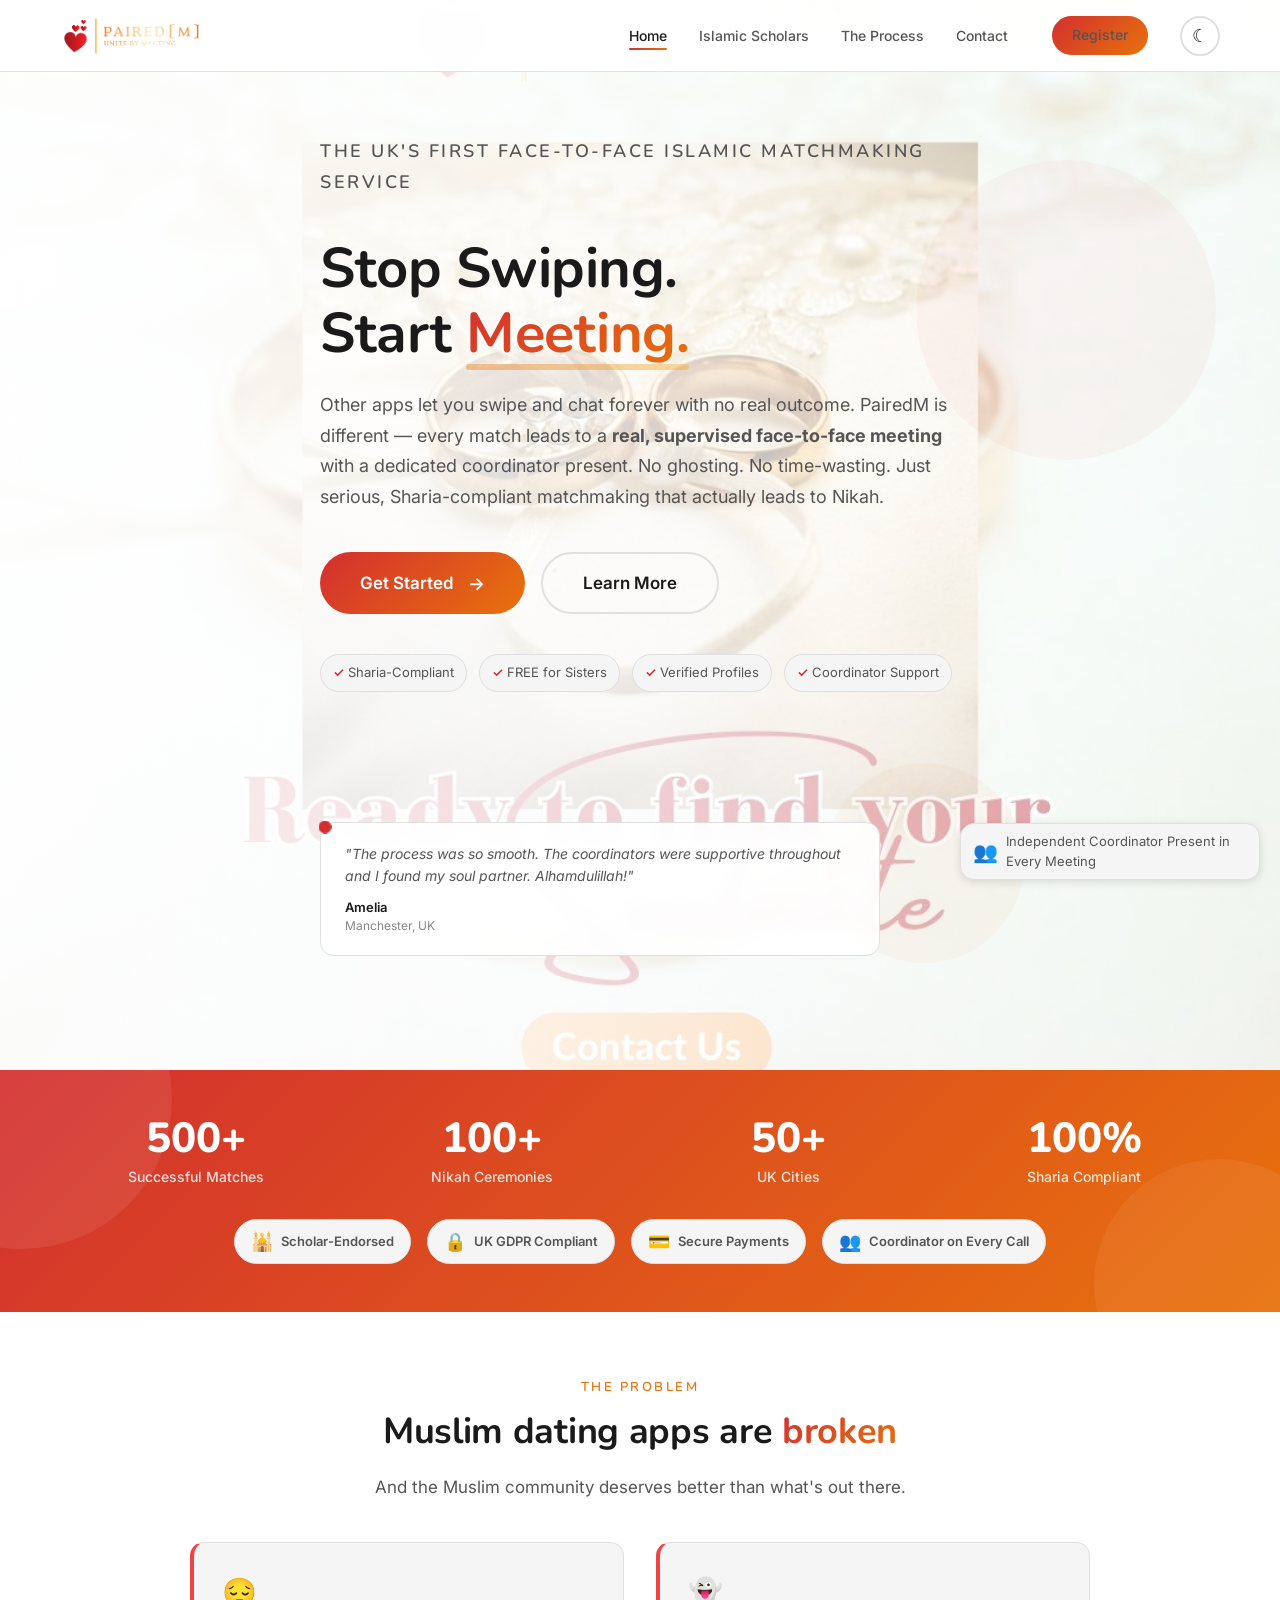
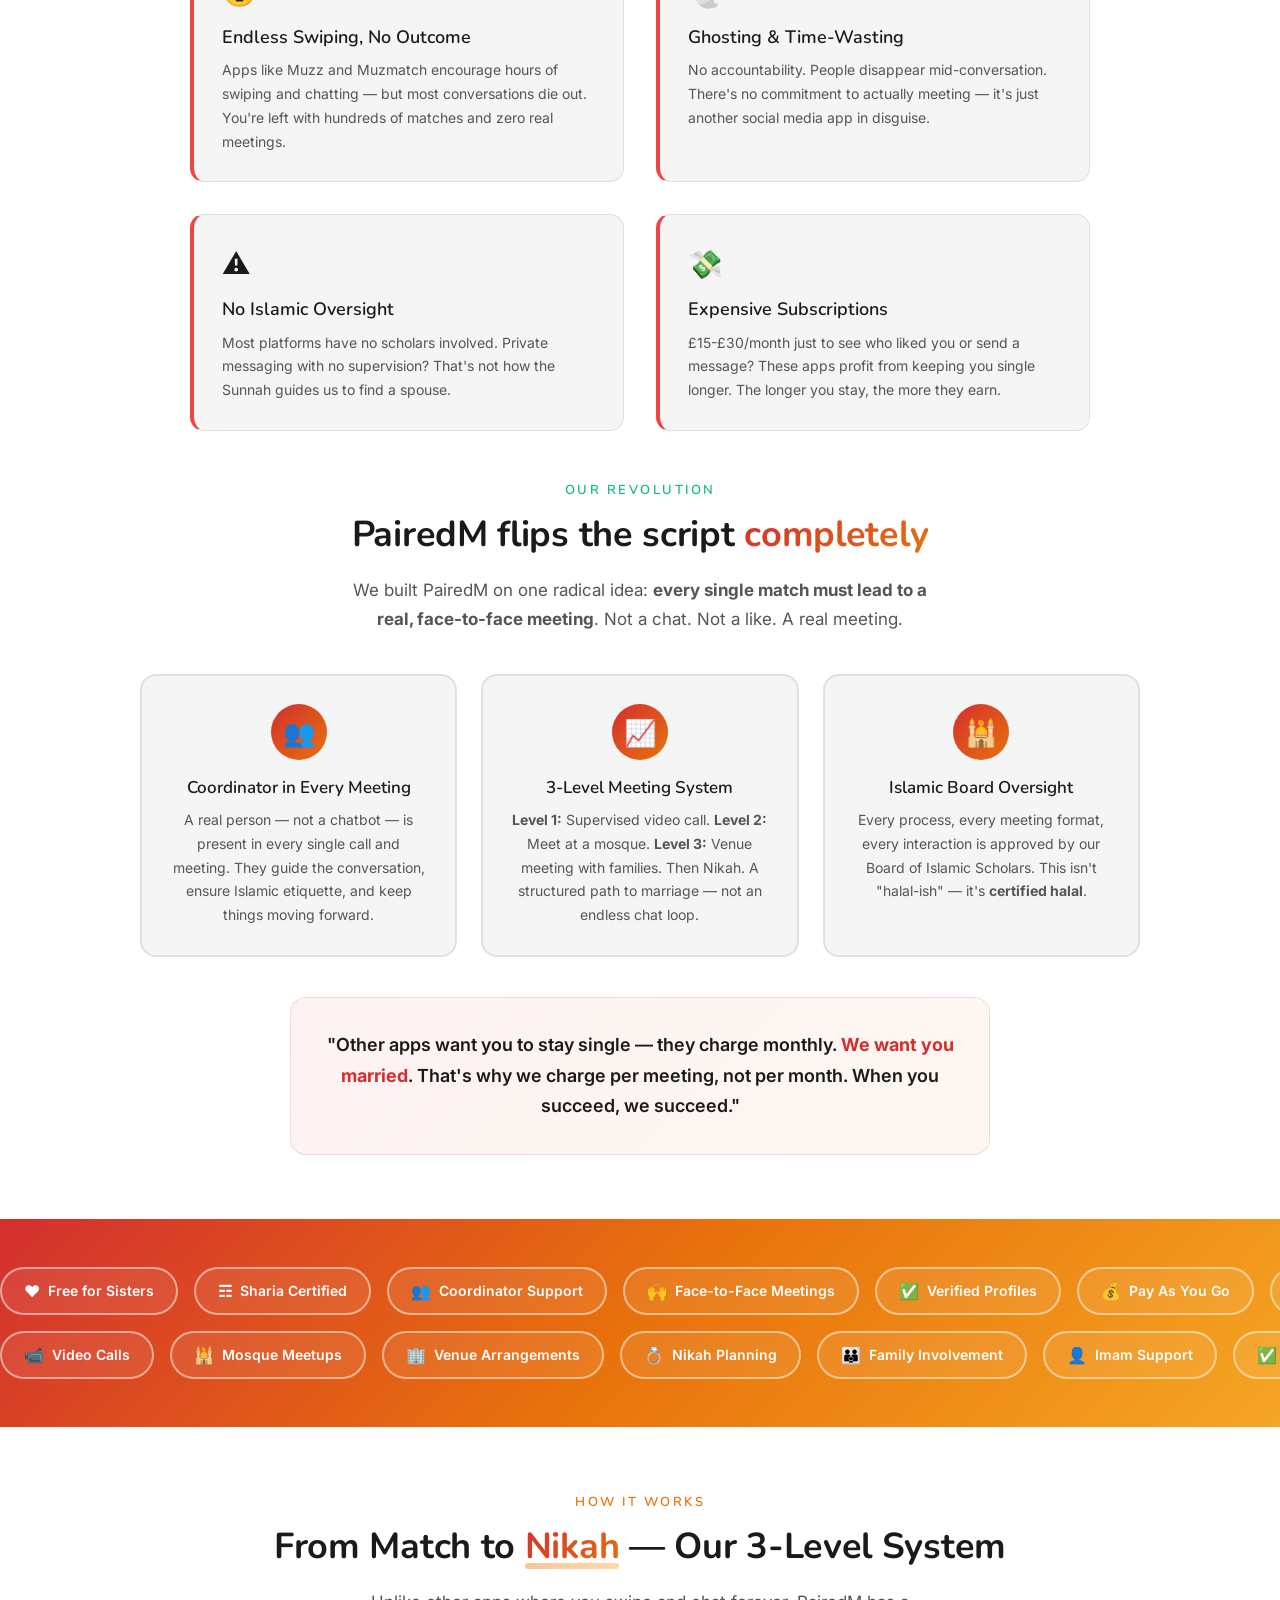
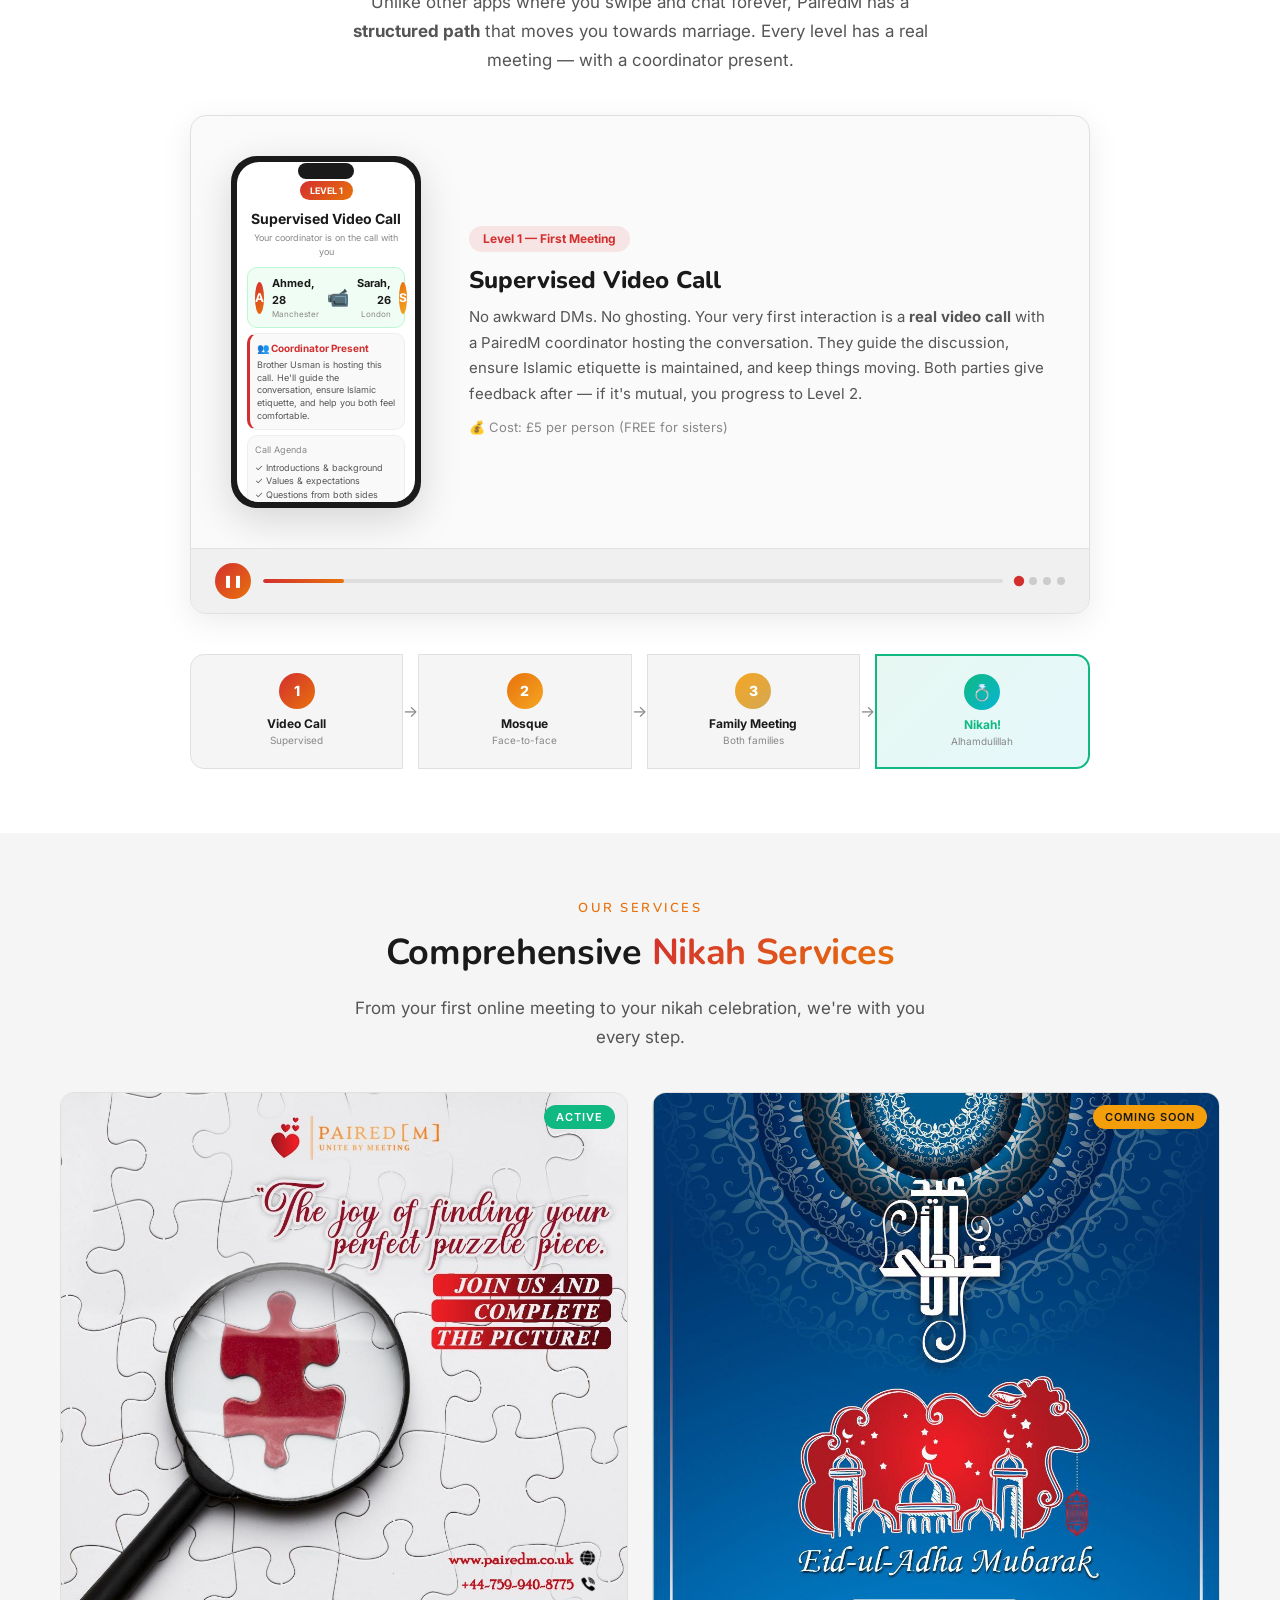
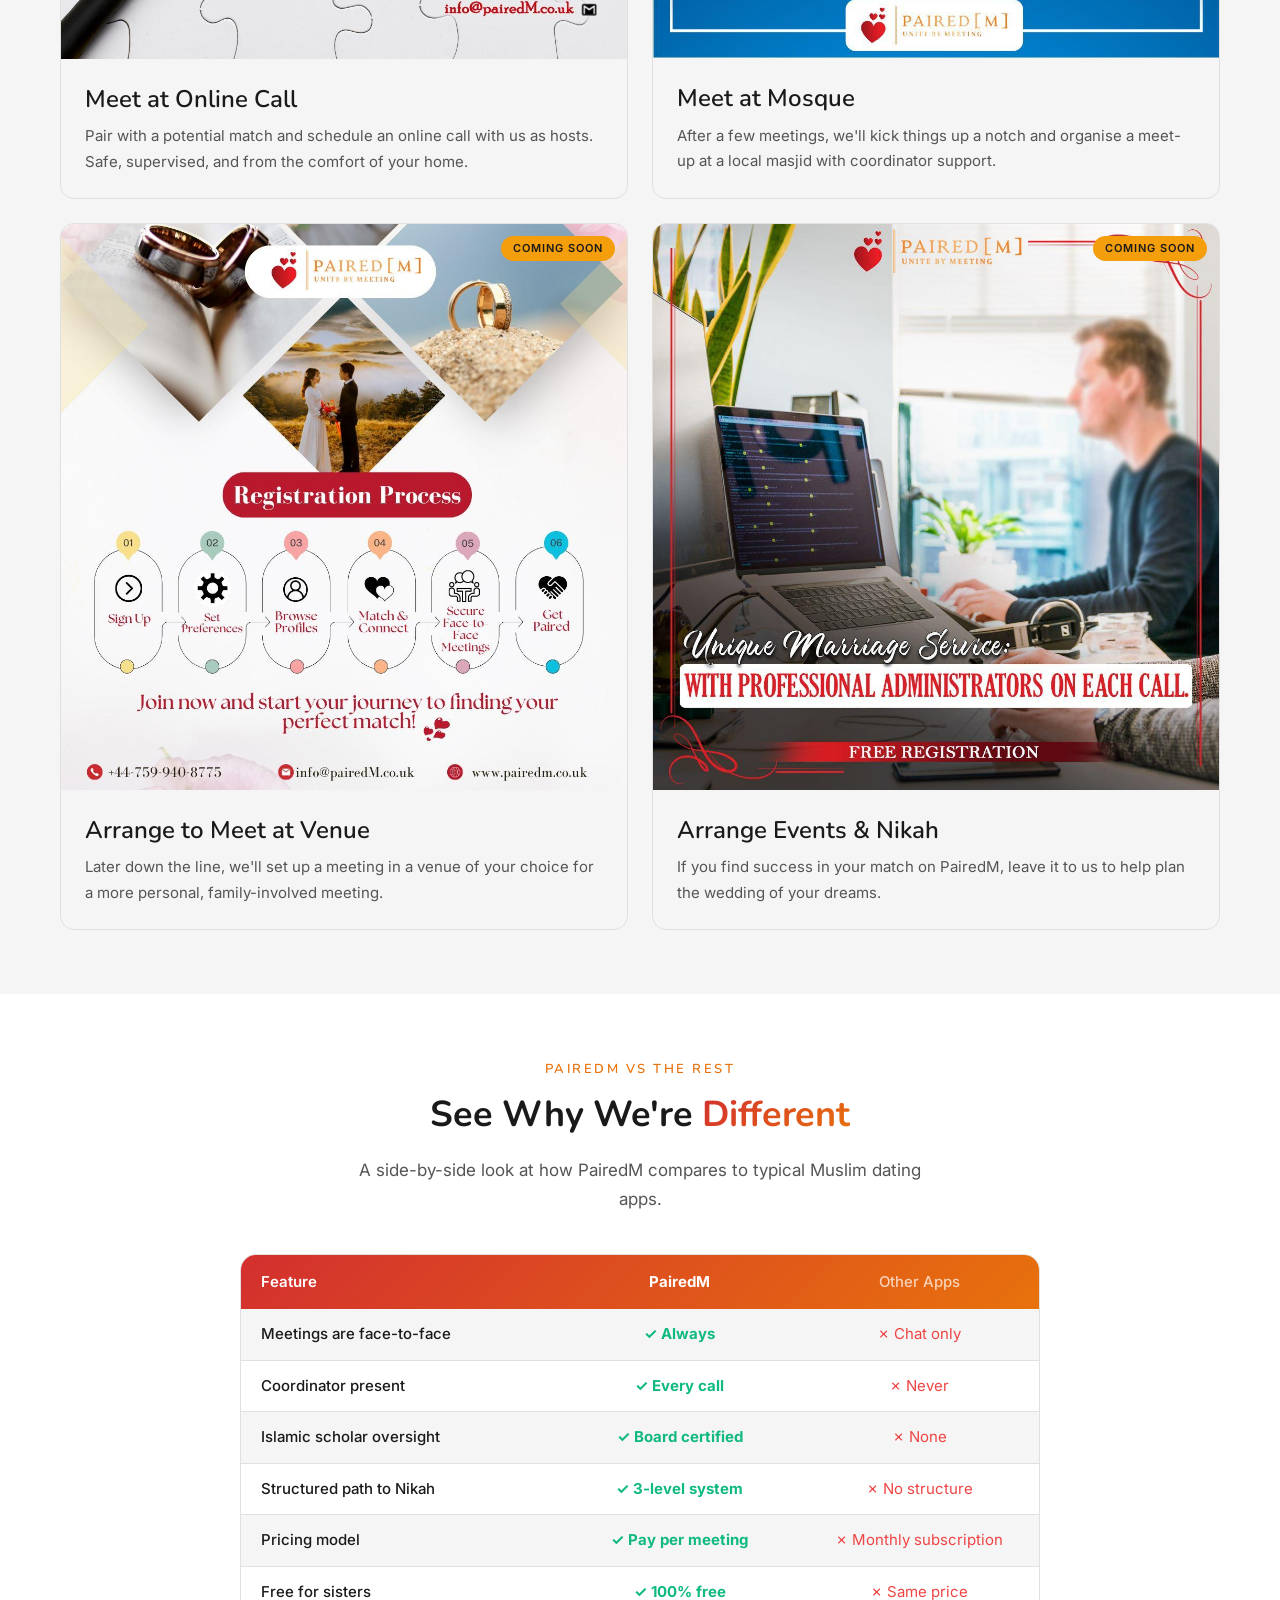
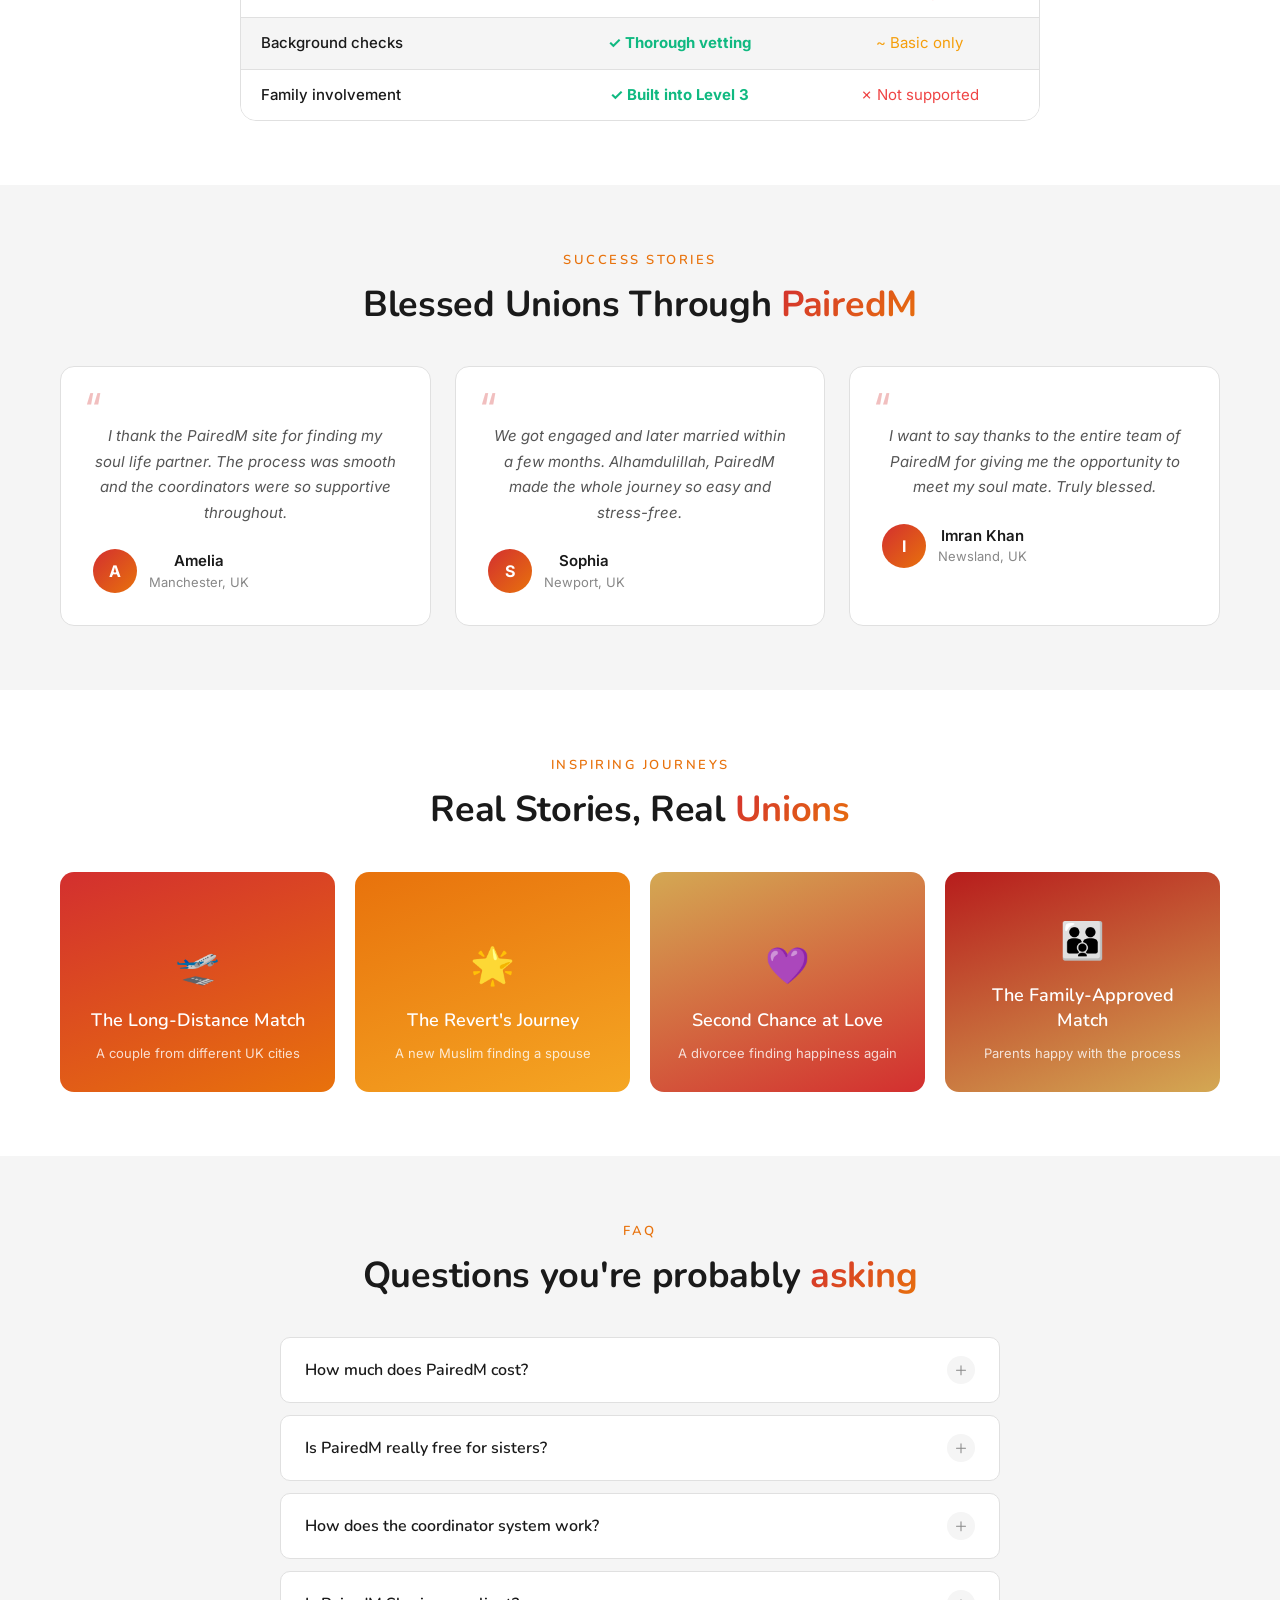
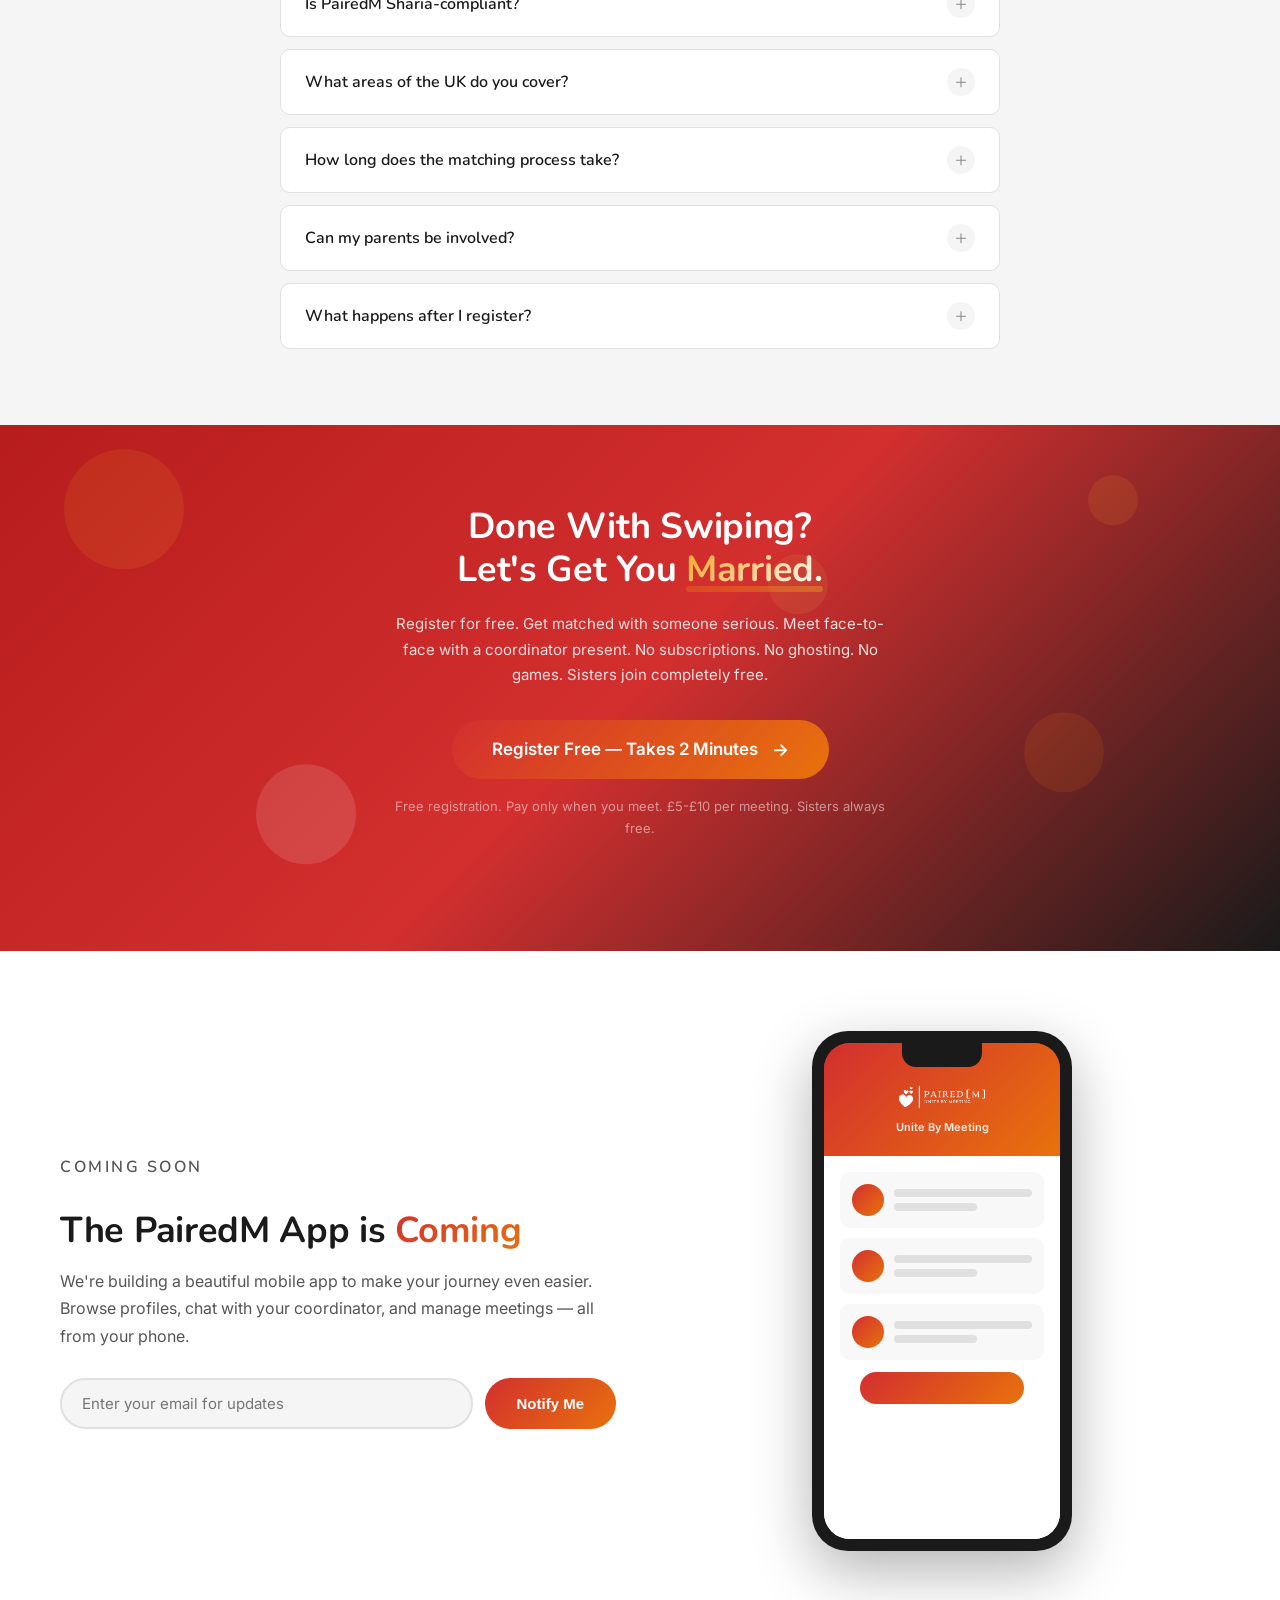
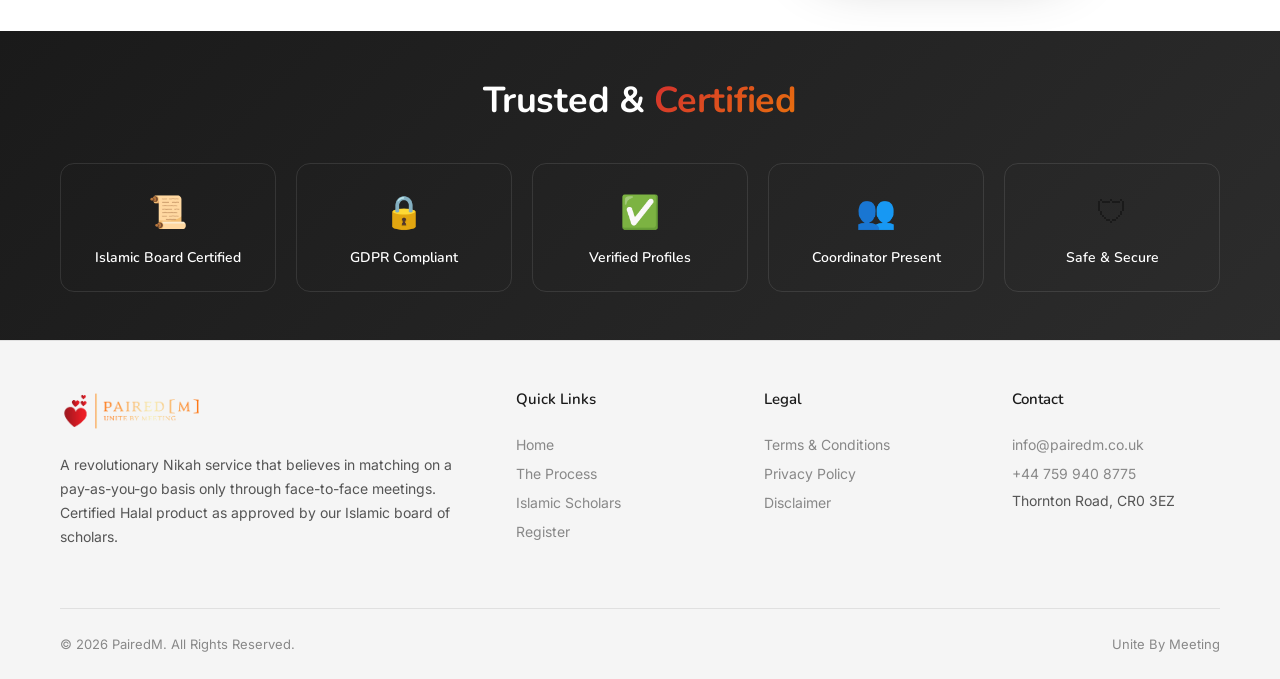
==== commit 2a2f5a2c: "Add legal pages, SEO, real contact form, premium UX polish - New pages: terms.html, privacy.html, di" ====
--- a/index.html
+++ b/index.html
@@ -5,9 +5,45 @@
   <meta name="viewport" content="width=device-width, initial-scale=1.0">
   <title>PairedM — Islamic Matrimony | Unite By Meeting</title>
   <meta name="description" content="A revolutionary Nikah service that believes in matching through face-to-face meetings. Sharia-compliant, coordinator-supported, and FREE for sisters.">
+  <link rel="canonical" href="https://pairedm.co.uk/">
+  <meta property="og:type" content="website">
+  <meta property="og:site_name" content="PairedM">
+  <meta property="og:title" content="PairedM — Islamic Matrimony | Unite By Meeting">
+  <meta property="og:description" content="A revolutionary Nikah service that believes in matching through face-to-face meetings. Sharia-compliant, coordinator-supported, and FREE for sisters.">
+  <meta property="og:url" content="https://pairedm.co.uk/">
+  <meta property="og:image" content="https://pairedm.co.uk/images/banner-soulmate.jpg">
+  <meta name="twitter:card" content="summary_large_image">
+  <meta name="twitter:title" content="PairedM — Islamic Matrimony | Unite By Meeting">
+  <meta name="twitter:description" content="A revolutionary Nikah service that matches through face-to-face meetings. Sharia-compliant. FREE for sisters.">
+  <meta name="twitter:image" content="https://pairedm.co.uk/images/banner-soulmate.jpg">
   <link rel="icon" href="images/logo.png" type="image/png">
+  <link rel="apple-touch-icon" href="images/logo.png">
   <link href="https://fonts.googleapis.com/css2?family=Inter:wght@400;500;600;700&family=Nunito:wght@400;600;700;800&display=swap" rel="stylesheet">
   <link rel="stylesheet" href="css/styles.css">
+  <script type="application/ld+json">
+  {
+    "@context": "https://schema.org",
+    "@type": "Organization",
+    "name": "PairedM",
+    "url": "https://pairedm.co.uk",
+    "logo": "https://pairedm.co.uk/images/logo.png",
+    "description": "A revolutionary Islamic matrimonial service offering Sharia-compliant, coordinator-supported face-to-face meetings. Free for sisters.",
+    "address": {
+      "@type": "PostalAddress",
+      "streetAddress": "Thornton Road",
+      "postalCode": "CR0 3EZ",
+      "addressCountry": "GB"
+    },
+    "contactPoint": {
+      "@type": "ContactPoint",
+      "telephone": "+44-759-940-8775",
+      "email": "info@pairedm.co.uk",
+      "contactType": "customer service",
+      "areaServed": "GB",
+      "availableLanguage": ["English"]
+    }
+  }
+  </script>
 
   <style>
     /* ============================================
@@ -1110,6 +1146,8 @@
   </style>
 </head>
 <body>
+  <a class="skip-link" href="#main">Skip to content</a>
+  <div class="scroll-progress" aria-hidden="true"></div>
 
   <!-- Header -->
   <header class="header">
@@ -1170,16 +1208,16 @@
       ></video>
       <div class="hero-slider">
         <div class="hero-slide active">
-          <img src="images/banner-soulmate.jpg" alt="Ready to find your soulmate">
+          <img src="images/banner-soulmate.jpg" alt="Ready to find your soulmate" loading="lazy">
         </div>
         <div class="hero-slide">
-          <img src="images/banner-marriage-journey.jpg" alt="Marriage is a beautiful journey">
+          <img src="images/banner-marriage-journey.jpg" alt="Marriage is a beautiful journey" loading="lazy">
         </div>
         <div class="hero-slide">
-          <img src="images/banner-quran-verse.jpg" alt="Quranic verse on marriage">
+          <img src="images/banner-quran-verse.jpg" alt="Quranic verse on marriage" loading="lazy">
         </div>
         <div class="hero-slide">
-          <img src="images/banner-distance.jpg" alt="Distance can be beautiful">
+          <img src="images/banner-distance.jpg" alt="Distance can be beautiful" loading="lazy">
         </div>
       </div>
       <div class="hero-overlay"></div>
@@ -1250,6 +1288,14 @@
           <div class="stat-number" data-count="100" data-suffix="%">0</div>
           <div class="stat-label">Sharia Compliant</div>
         </div>
+      </div>
+
+      <!-- Trust Badges -->
+      <div class="trust-badges fade-up">
+        <span class="trust-badge"><span class="trust-badge-icon">🕌</span> Scholar-Endorsed</span>
+        <span class="trust-badge"><span class="trust-badge-icon">🔒</span> UK GDPR Compliant</span>
+        <span class="trust-badge"><span class="trust-badge-icon">💳</span> Secure Payments</span>
+        <span class="trust-badge"><span class="trust-badge-icon">👥</span> Coordinator on Every Call</span>
       </div>
     </div>
   </section>
@@ -1606,7 +1652,7 @@
       <div class="services-grid">
         <div class="service-card fade-up fade-up-d1">
           <div class="service-card-image">
-            <img src="images/banner-safe-secure.jpg" alt="Online video call">
+            <img src="images/banner-safe-secure.jpg" alt="Online video call" loading="lazy">
             <span class="service-badge badge-active">Active</span>
           </div>
           <div class="service-card-body">
@@ -1616,7 +1662,7 @@
         </div>
         <div class="service-card fade-up fade-up-d2">
           <div class="service-card-image">
-            <img src="images/banner-coordinator.jpg" alt="Meet at mosque">
+            <img src="images/banner-coordinator.jpg" alt="Meet at mosque" loading="lazy">
             <span class="service-badge badge-soon">Coming Soon</span>
           </div>
           <div class="service-card-body">
@@ -1626,7 +1672,7 @@
         </div>
         <div class="service-card fade-up fade-up-d3">
           <div class="service-card-image">
-            <img src="images/banner-family.jpg" alt="Meet at venue">
+            <img src="images/banner-family.jpg" alt="Meet at venue" loading="lazy">
             <span class="service-badge badge-soon">Coming Soon</span>
           </div>
           <div class="service-card-body">
@@ -1636,7 +1682,7 @@
         </div>
         <div class="service-card fade-up fade-up-d4">
           <div class="service-card-image">
-            <img src="images/banner-best-nikah.jpg" alt="Arrange events">
+            <img src="images/banner-best-nikah.jpg" alt="Arrange events" loading="lazy">
             <span class="service-badge badge-soon">Coming Soon</span>
           </div>
           <div class="service-card-body">
@@ -1996,11 +2042,6 @@
         <div class="footer-brand">
           <img src="images/logo.png" alt="PairedM">
           <p>A revolutionary Nikah service that believes in matching on a pay-as-you-go basis only through face-to-face meetings. Certified Halal product as approved by our Islamic board of scholars.</p>
-          <div class="footer-social">
-            <a href="#" aria-label="Facebook">f</a>
-            <a href="#" aria-label="Instagram">in</a>
-            <a href="#" aria-label="Twitter">X</a>
-          </div>
         </div>
         <div class="footer-column">
           <h4>Quick Links</h4>
@@ -2011,15 +2052,15 @@
         </div>
         <div class="footer-column">
           <h4>Legal</h4>
-          <a href="#">Terms &amp; Conditions</a>
-          <a href="#">Privacy Policy</a>
-          <a href="#">Disclaimer</a>
+          <a href="terms.html">Terms &amp; Conditions</a>
+          <a href="privacy.html">Privacy Policy</a>
+          <a href="disclaimer.html">Disclaimer</a>
         </div>
         <div class="footer-column">
           <h4>Contact</h4>
           <a href="mailto:info@pairedm.co.uk">info@pairedm.co.uk</a>
           <a href="tel:+447599408775">+44 759 940 8775</a>
-          <a href="#">Thornton Road, CR0 3EZ</a>
+          <span class="footer-text">Thornton Road, CR0 3EZ</span>
         </div>
       </div>
       <div class="footer-bottom">
--- a/css/styles.css
+++ b/css/styles.css
@@ -1682,3 +1682,375 @@
   height: 100%;
   border: none;
 }
+
+/* ============================================
+   PREMIUM UX POLISH — v2
+   ============================================ */
+
+/* Accessibility: skip-to-content link */
+.skip-link {
+  position: absolute;
+  top: -40px;
+  left: var(--space-lg);
+  background: var(--red);
+  color: #fff;
+  padding: var(--space-sm) var(--space-base);
+  border-radius: var(--radius-md);
+  z-index: 10000;
+  font-weight: 600;
+  transition: top 0.2s;
+}
+.skip-link:focus {
+  top: var(--space-sm);
+  color: #fff;
+}
+
+/* Scroll progress bar */
+.scroll-progress {
+  position: fixed;
+  top: 0;
+  left: 0;
+  height: 3px;
+  width: 0;
+  background: var(--gradient-primary);
+  z-index: 9999;
+  transition: width 0.1s linear;
+  box-shadow: 0 0 12px rgba(211, 47, 47, 0.4);
+}
+
+/* Header scrolled state */
+.header {
+  transition: background 0.3s, box-shadow 0.3s, border-color 0.3s;
+}
+.header.scrolled {
+  backdrop-filter: saturate(180%) blur(16px);
+  -webkit-backdrop-filter: saturate(180%) blur(16px);
+  background: color-mix(in srgb, var(--bg) 80%, transparent);
+  box-shadow: var(--shadow-md);
+  border-bottom-color: var(--border);
+}
+[data-theme="dark"] .header.scrolled {
+  background: color-mix(in srgb, var(--bg) 70%, transparent);
+}
+
+/* Footer text (non-link address) */
+.footer-text {
+  color: var(--text-secondary);
+  font-size: 14px;
+  display: block;
+  line-height: 1.8;
+}
+
+/* Animated Counter Typography */
+.counter-value {
+  font-size: 56px;
+  font-weight: 800;
+  line-height: 1;
+  background: var(--gradient-primary);
+  -webkit-background-clip: text;
+  -webkit-text-fill-color: transparent;
+  background-clip: text;
+  letter-spacing: -1px;
+}
+
+/* Gradient Mesh Background (subtle blobs) */
+.mesh-bg {
+  position: relative;
+  isolation: isolate;
+}
+.mesh-bg::before,
+.mesh-bg::after {
+  content: '';
+  position: absolute;
+  border-radius: 50%;
+  filter: blur(80px);
+  opacity: 0.08;
+  pointer-events: none;
+  z-index: -1;
+}
+.mesh-bg::before {
+  width: 500px;
+  height: 500px;
+  background: var(--red);
+  top: -100px;
+  left: -150px;
+}
+.mesh-bg::after {
+  width: 400px;
+  height: 400px;
+  background: var(--orange);
+  bottom: -100px;
+  right: -100px;
+}
+[data-theme="dark"] .mesh-bg::before,
+[data-theme="dark"] .mesh-bg::after {
+  opacity: 0.18;
+}
+
+/* Glassmorphism cards (applied via data-glass) */
+[data-glass] {
+  background: color-mix(in srgb, var(--card) 60%, transparent);
+  backdrop-filter: blur(12px) saturate(140%);
+  -webkit-backdrop-filter: blur(12px) saturate(140%);
+  border: 1px solid color-mix(in srgb, var(--border) 80%, transparent);
+  transition: transform 0.3s cubic-bezier(0.16, 1, 0.3, 1),
+              box-shadow 0.3s,
+              border-color 0.3s;
+}
+[data-glass]:hover {
+  transform: translateY(-6px);
+  box-shadow: 0 20px 48px -12px color-mix(in srgb, var(--red) 28%, transparent);
+  border-color: color-mix(in srgb, var(--orange) 50%, var(--border));
+}
+
+/* 3D tilt transition */
+[data-tilt] {
+  transition: transform 0.25s cubic-bezier(0.16, 1, 0.3, 1);
+  will-change: transform;
+}
+
+/* CTA button pulse + arrow slide */
+.btn-primary,
+.btn.btn-primary {
+  position: relative;
+  overflow: hidden;
+}
+.btn-primary::before {
+  content: '';
+  position: absolute;
+  inset: 0;
+  background: radial-gradient(circle at center, rgba(255, 255, 255, 0.3), transparent 70%);
+  opacity: 0;
+  transition: opacity 0.4s;
+}
+.btn-primary:hover::before {
+  opacity: 1;
+  animation: ctaPulse 1.4s ease-out infinite;
+}
+@keyframes ctaPulse {
+  0% { transform: scale(0.8); opacity: 0.6; }
+  100% { transform: scale(1.5); opacity: 0; }
+}
+.btn-arrow::after {
+  content: '→';
+  display: inline-block;
+  margin-left: 6px;
+  transition: transform 0.25s cubic-bezier(0.16, 1, 0.3, 1);
+}
+.btn-arrow:hover::after {
+  transform: translateX(6px);
+}
+
+/* Typography bump — bigger hero H1, tighter tracking on labels */
+@media (min-width: 768px) {
+  .page-hero h1,
+  .register-hero h1,
+  main h1 {
+    font-size: 64px;
+    letter-spacing: -1px;
+  }
+}
+.section-label {
+  letter-spacing: 2.5px;
+}
+
+/* Form validation visuals */
+.form-group {
+  position: relative;
+}
+.form-group input,
+.form-group textarea {
+  transition: border-color 0.2s, box-shadow 0.2s, background-color 0.2s;
+}
+.form-group input.valid,
+.form-group textarea.valid {
+  border-color: var(--success);
+  box-shadow: 0 0 0 3px color-mix(in srgb, var(--success) 15%, transparent);
+  padding-right: 40px;
+  background-image: url("data:image/svg+xml;utf8,<svg xmlns='http://www.w3.org/2000/svg' viewBox='0 0 24 24' fill='none' stroke='%2310B981' stroke-width='3' stroke-linecap='round' stroke-linejoin='round'><polyline points='20 6 9 17 4 12'/></svg>");
+  background-repeat: no-repeat;
+  background-position: right 12px center;
+  background-size: 18px;
+}
+.form-group input.invalid,
+.form-group textarea.invalid {
+  border-color: var(--error);
+  box-shadow: 0 0 0 3px color-mix(in srgb, var(--error) 12%, transparent);
+}
+.form-error {
+  display: block;
+  color: var(--error);
+  font-size: 13px;
+  margin-top: 6px;
+  min-height: 18px;
+  font-weight: 500;
+}
+
+/* Trust Badges */
+.trust-badges {
+  display: flex;
+  flex-wrap: wrap;
+  gap: var(--space-base);
+  justify-content: center;
+  align-items: center;
+  margin-top: var(--space-2xl);
+}
+.trust-badge {
+  display: inline-flex;
+  align-items: center;
+  gap: var(--space-sm);
+  background: var(--card);
+  border: 1px solid var(--border);
+  padding: var(--space-sm) var(--space-base);
+  border-radius: var(--radius-full);
+  font-size: 13px;
+  font-weight: 600;
+  color: var(--text-secondary);
+  transition: transform 0.2s, box-shadow 0.2s, border-color 0.2s;
+}
+.trust-badge:hover {
+  transform: translateY(-2px);
+  box-shadow: var(--shadow-md);
+  border-color: var(--orange);
+}
+.trust-badge-icon {
+  font-size: 18px;
+}
+
+/* Testimonial carousel indicator */
+.testimonial-indicator {
+  display: inline-flex;
+  align-items: center;
+  gap: 4px;
+  margin-top: var(--space-lg);
+  font-size: 13px;
+  font-weight: 600;
+  color: var(--text-tertiary);
+  letter-spacing: 1.5px;
+  text-transform: uppercase;
+}
+.testimonial-indicator-current {
+  color: var(--orange);
+  font-size: 16px;
+}
+
+/* Interactive Timeline */
+.interactive-timeline {
+  display: flex;
+  flex-direction: column;
+  gap: var(--space-base);
+  max-width: 780px;
+  margin: 0 auto;
+}
+.timeline-step {
+  position: relative;
+  background: var(--card);
+  border: 1px solid var(--border);
+  border-radius: var(--radius-lg);
+  padding: var(--space-lg) var(--space-xl);
+  cursor: pointer;
+  transition: background 0.25s, border-color 0.25s, box-shadow 0.25s;
+}
+.timeline-step:hover {
+  border-color: var(--orange);
+}
+.timeline-step.active {
+  background: color-mix(in srgb, var(--orange) 8%, var(--card));
+  border-color: var(--orange);
+  box-shadow: var(--shadow-md);
+}
+.timeline-step-header {
+  display: flex;
+  align-items: center;
+  gap: var(--space-base);
+}
+.timeline-step-number {
+  flex-shrink: 0;
+  width: 40px;
+  height: 40px;
+  border-radius: 50%;
+  background: var(--gradient-primary);
+  color: #fff;
+  font-weight: 700;
+  display: flex;
+  align-items: center;
+  justify-content: center;
+}
+.timeline-step-title {
+  flex: 1;
+  font-size: 18px;
+  font-weight: 600;
+  color: var(--text-primary);
+}
+.timeline-step-toggle {
+  transition: transform 0.3s;
+  color: var(--text-tertiary);
+  font-size: 22px;
+}
+.timeline-step.active .timeline-step-toggle {
+  transform: rotate(45deg);
+  color: var(--orange);
+}
+.timeline-step-body {
+  max-height: 0;
+  overflow: hidden;
+  transition: max-height 0.4s cubic-bezier(0.16, 1, 0.3, 1);
+}
+.timeline-step.active .timeline-step-body {
+  max-height: 600px;
+  margin-top: var(--space-base);
+}
+.timeline-step-body p,
+.timeline-step-body li {
+  color: var(--text-secondary);
+  line-height: 1.7;
+}
+.timeline-step-body ul {
+  padding-left: var(--space-lg);
+  list-style: disc;
+  margin-top: var(--space-sm);
+}
+
+/* Legal pages layout */
+.legal-content {
+  max-width: 780px;
+}
+.legal-content h2 {
+  font-size: 22px;
+  margin-top: var(--space-2xl);
+  margin-bottom: var(--space-md);
+  color: var(--text-primary);
+}
+.legal-content h2:first-child {
+  margin-top: 0;
+}
+.legal-content p,
+.legal-content li {
+  color: var(--text-secondary);
+  line-height: 1.75;
+  margin-bottom: var(--space-base);
+}
+.legal-content ul {
+  list-style: disc;
+  padding-left: var(--space-xl);
+  margin-bottom: var(--space-base);
+}
+
+/* Dark mode polish: saturate orange + button glow */
+[data-theme="dark"] {
+  --orange: #FF8A1F;
+  --orange-light: #FFB54E;
+}
+[data-theme="dark"] .btn-primary {
+  box-shadow: 0 8px 24px -6px rgba(232, 114, 12, 0.5),
+              0 0 0 1px rgba(255, 255, 255, 0.05);
+}
+
+/* Reduced motion */
+@media (prefers-reduced-motion: reduce) {
+  *, *::before, *::after {
+    animation-duration: 0.01ms !important;
+    transition-duration: 0.01ms !important;
+    scroll-behavior: auto !important;
+  }
+}
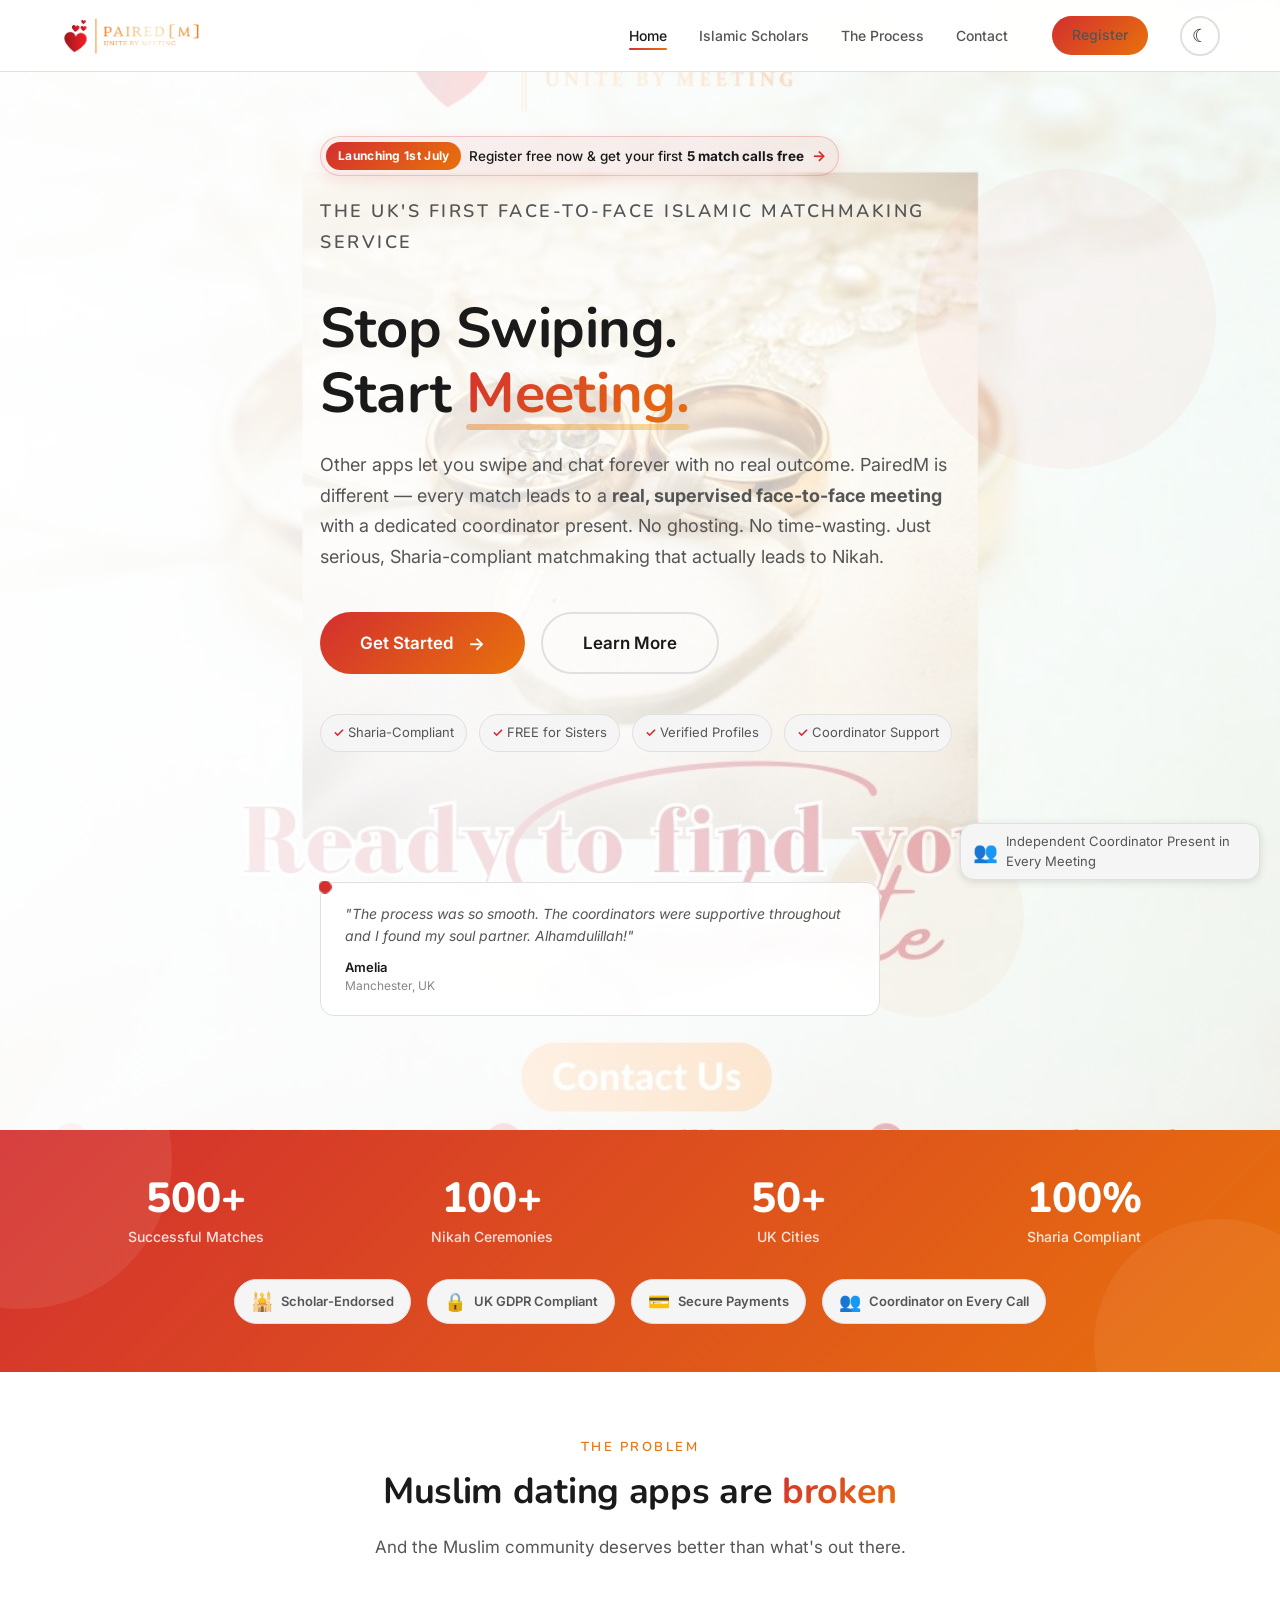
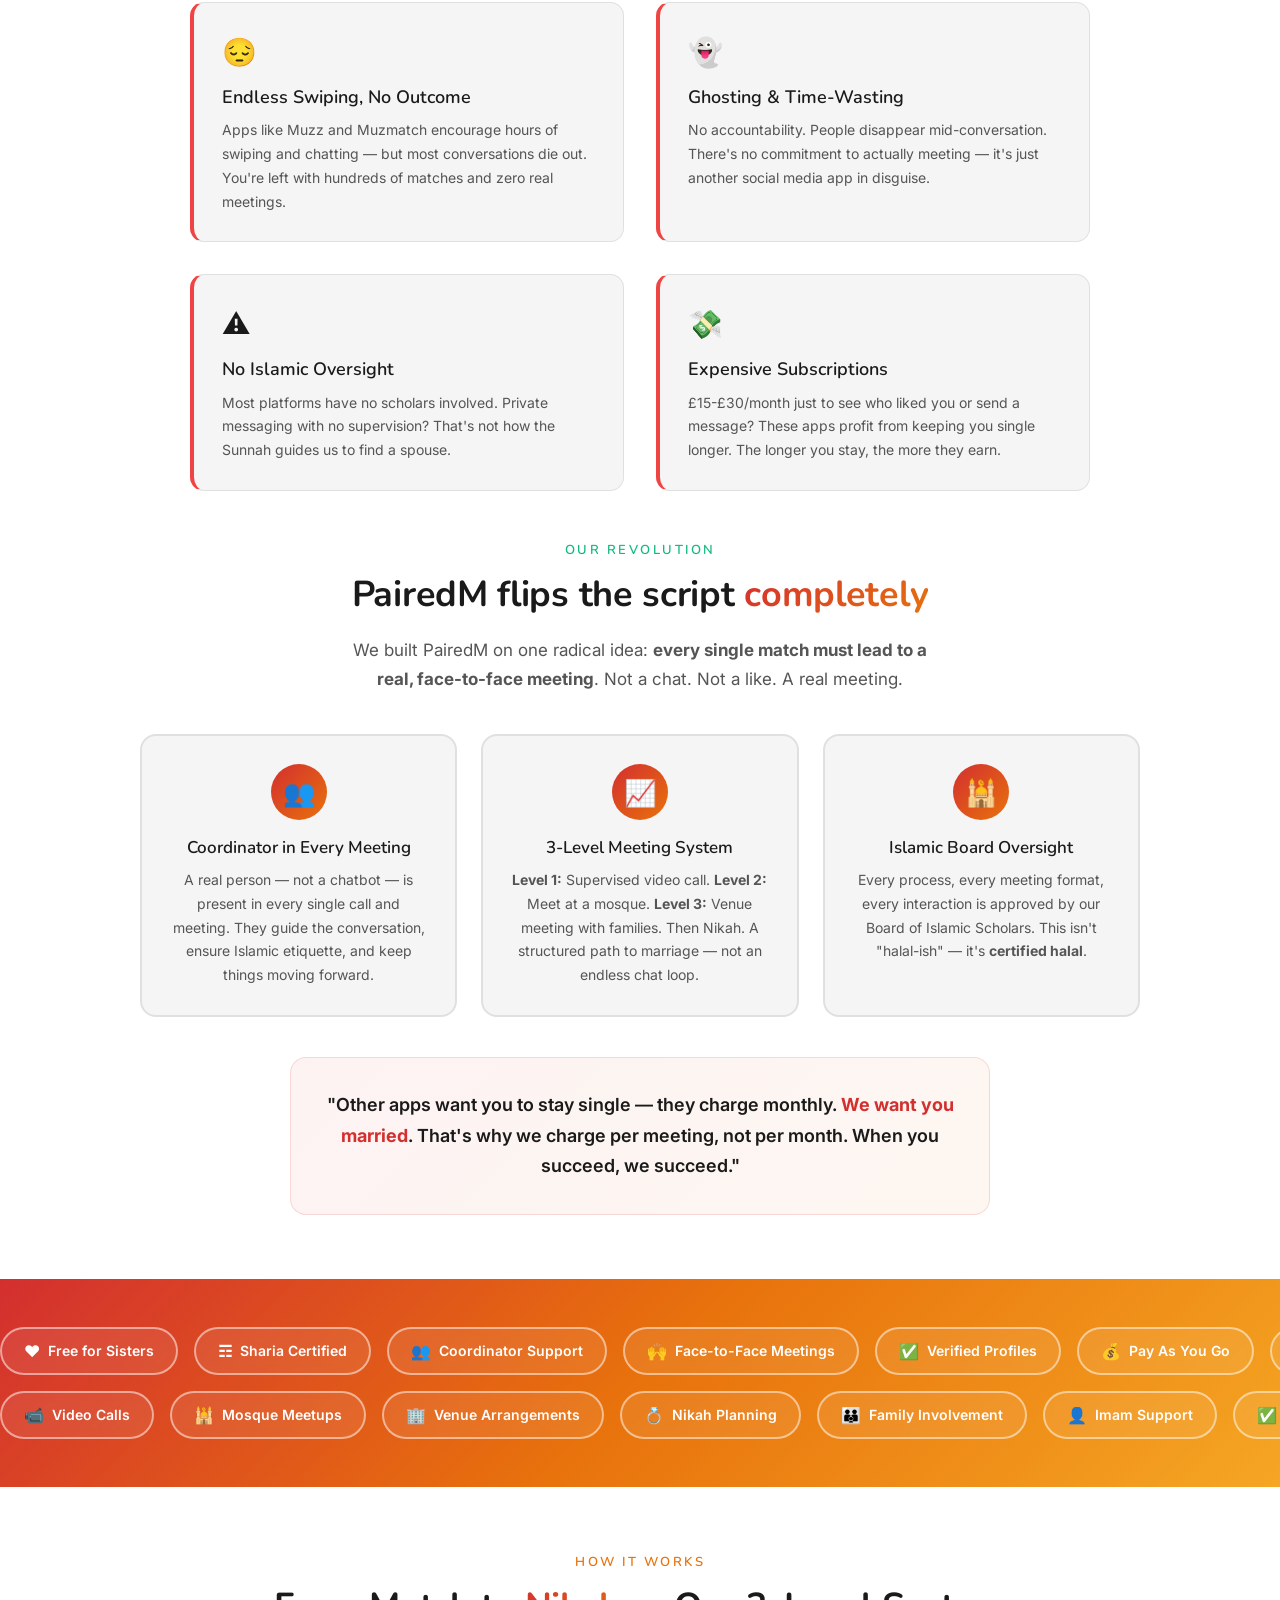
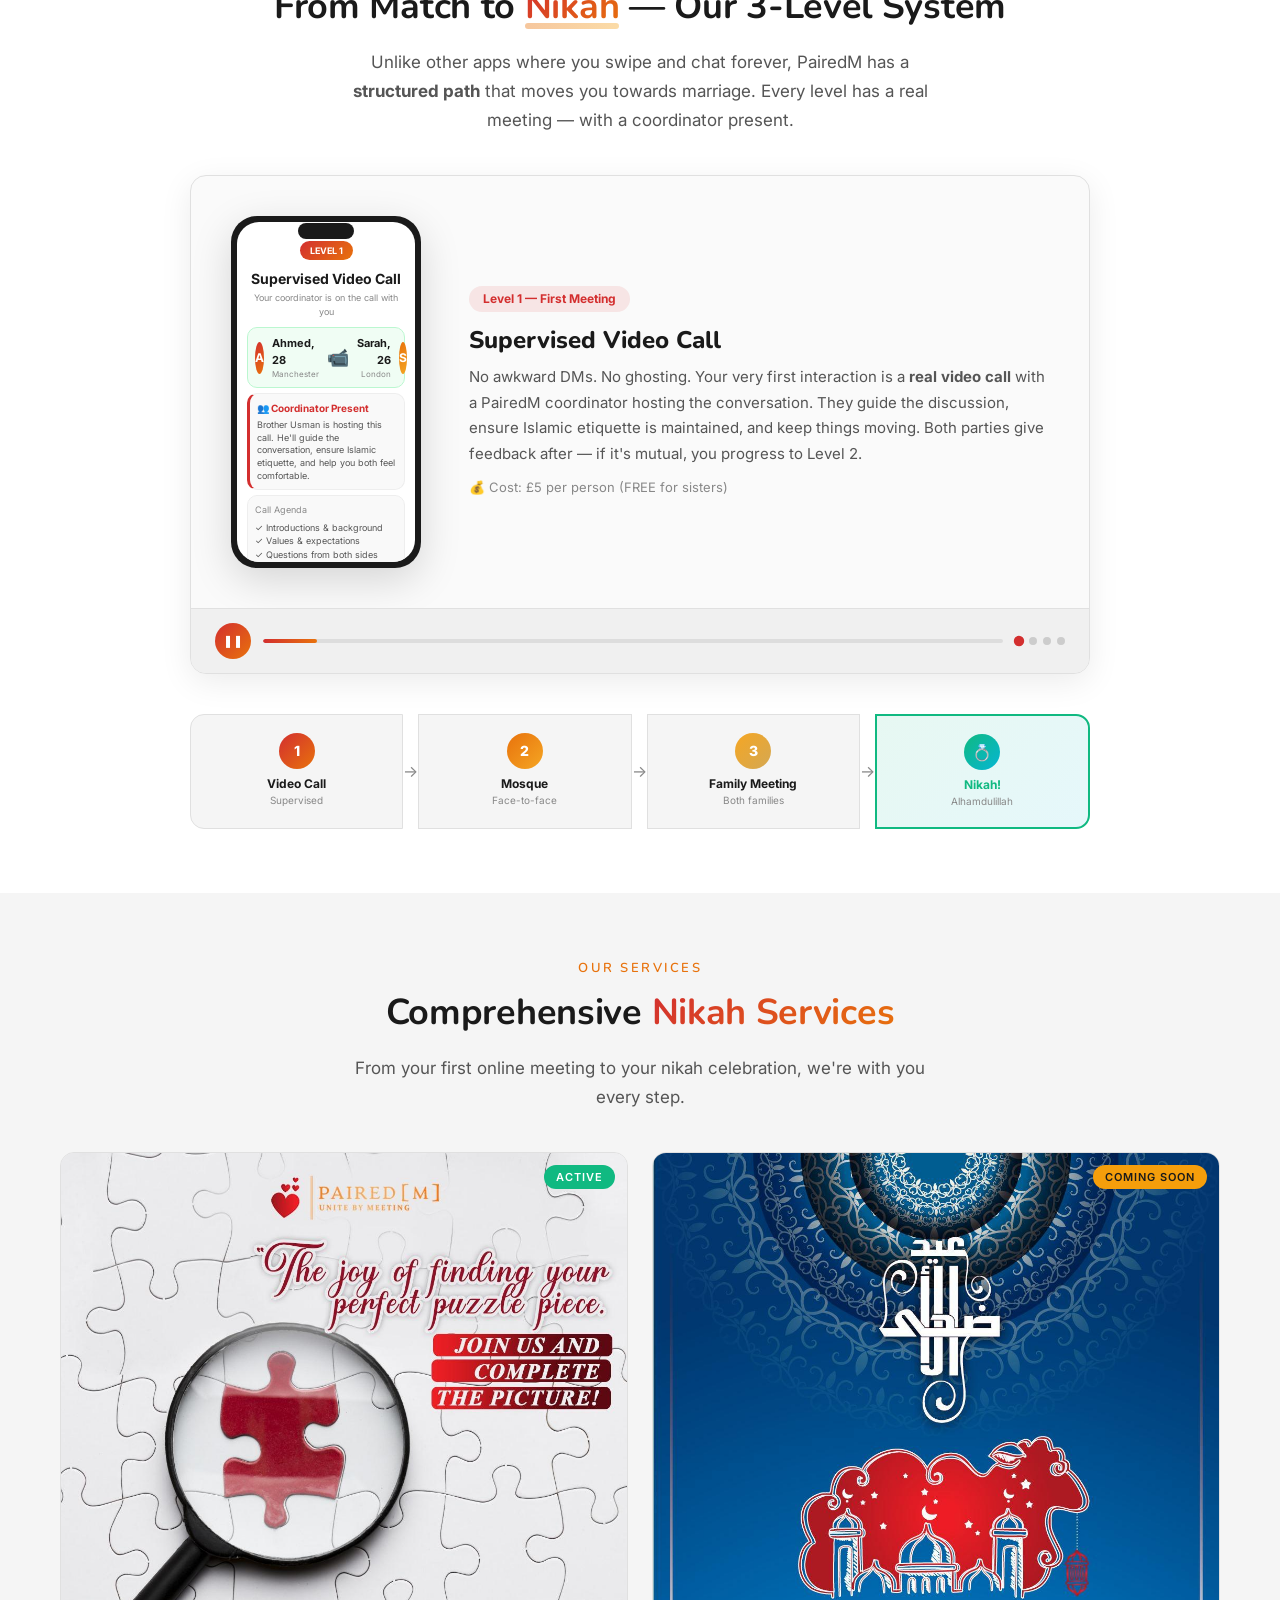
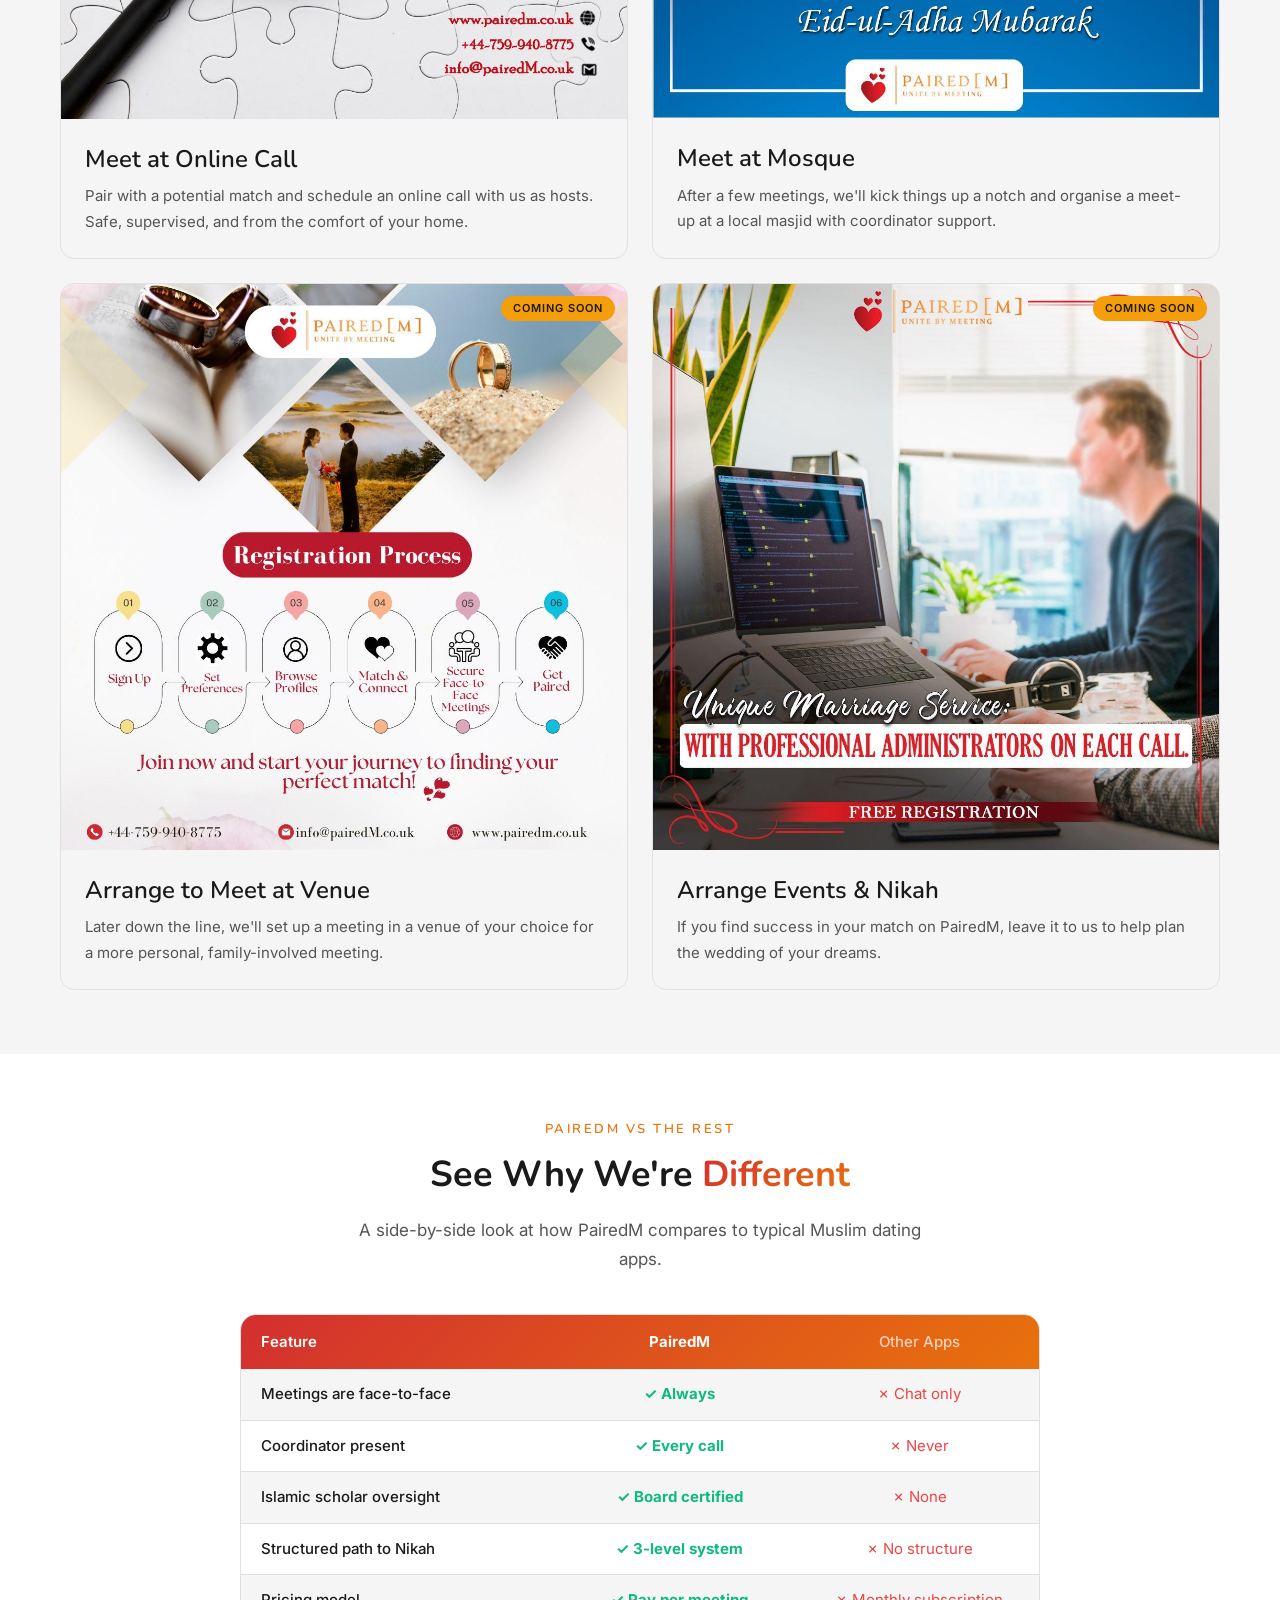
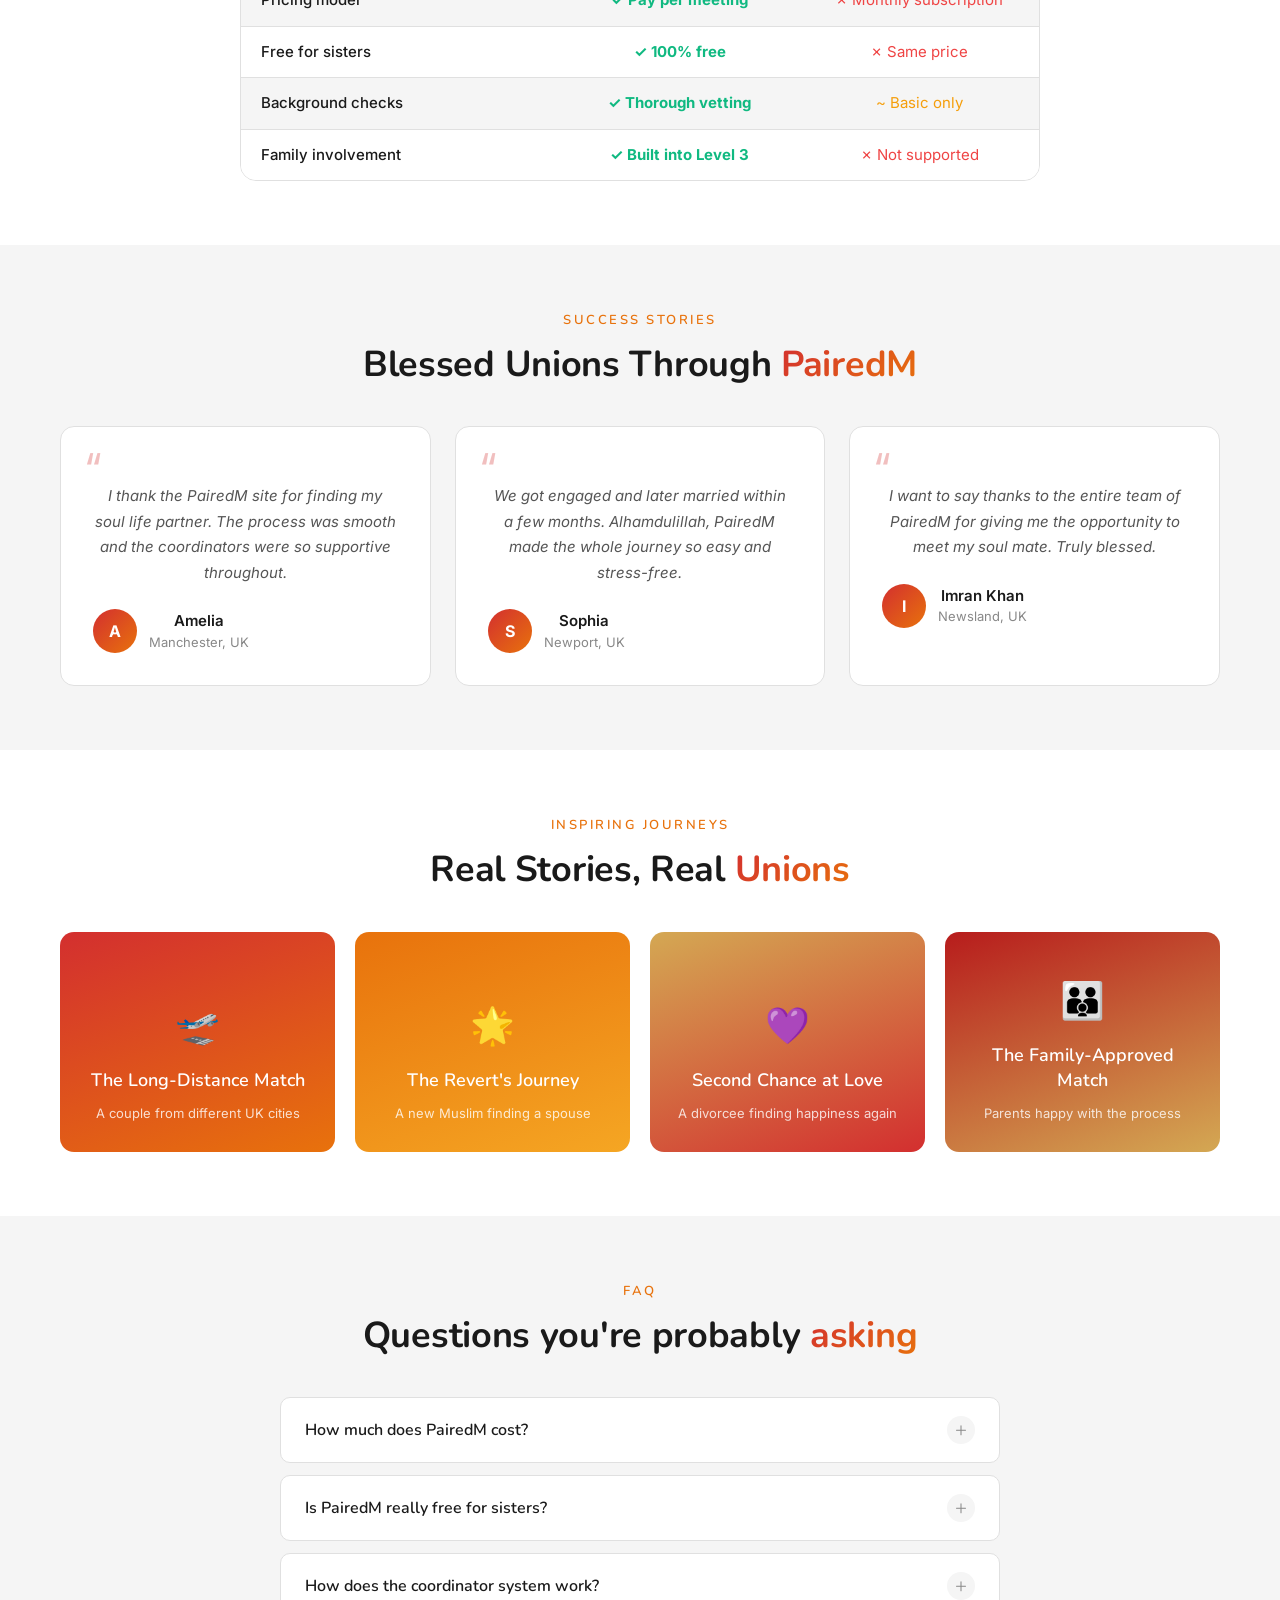
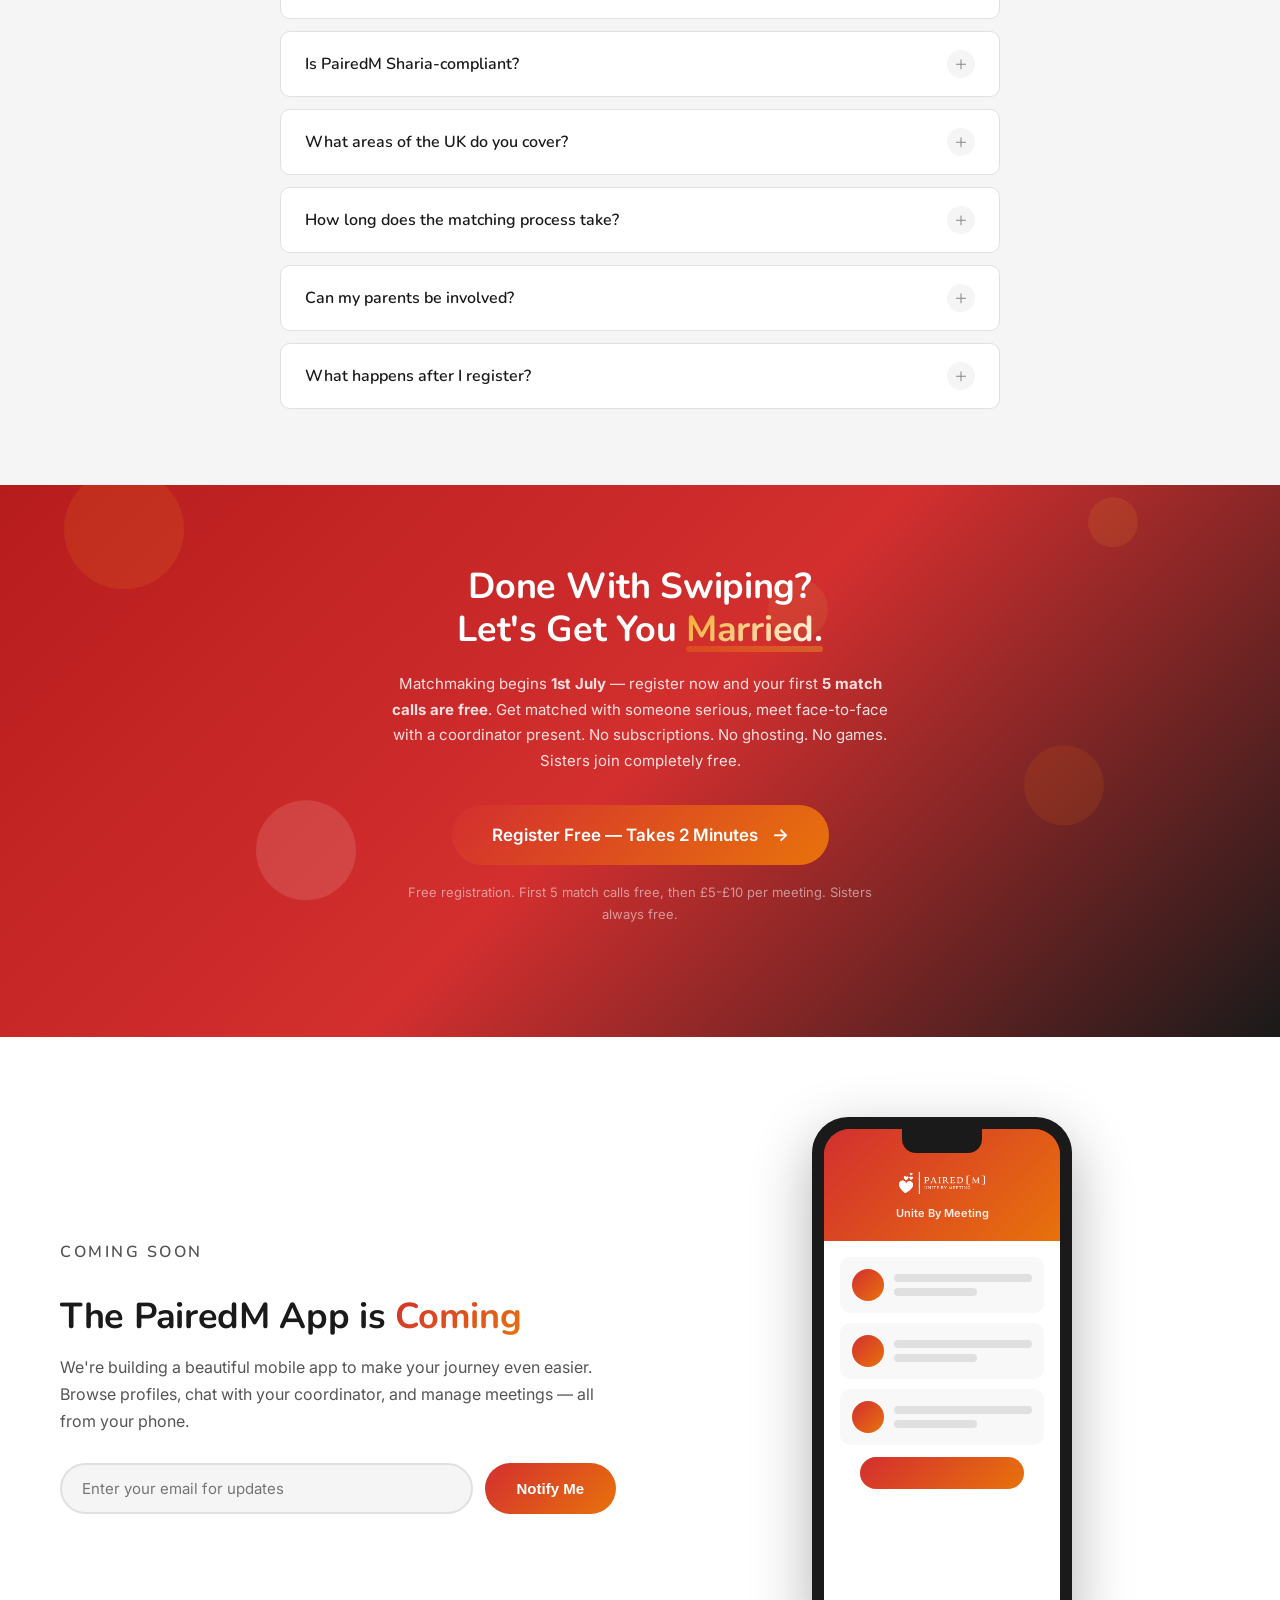
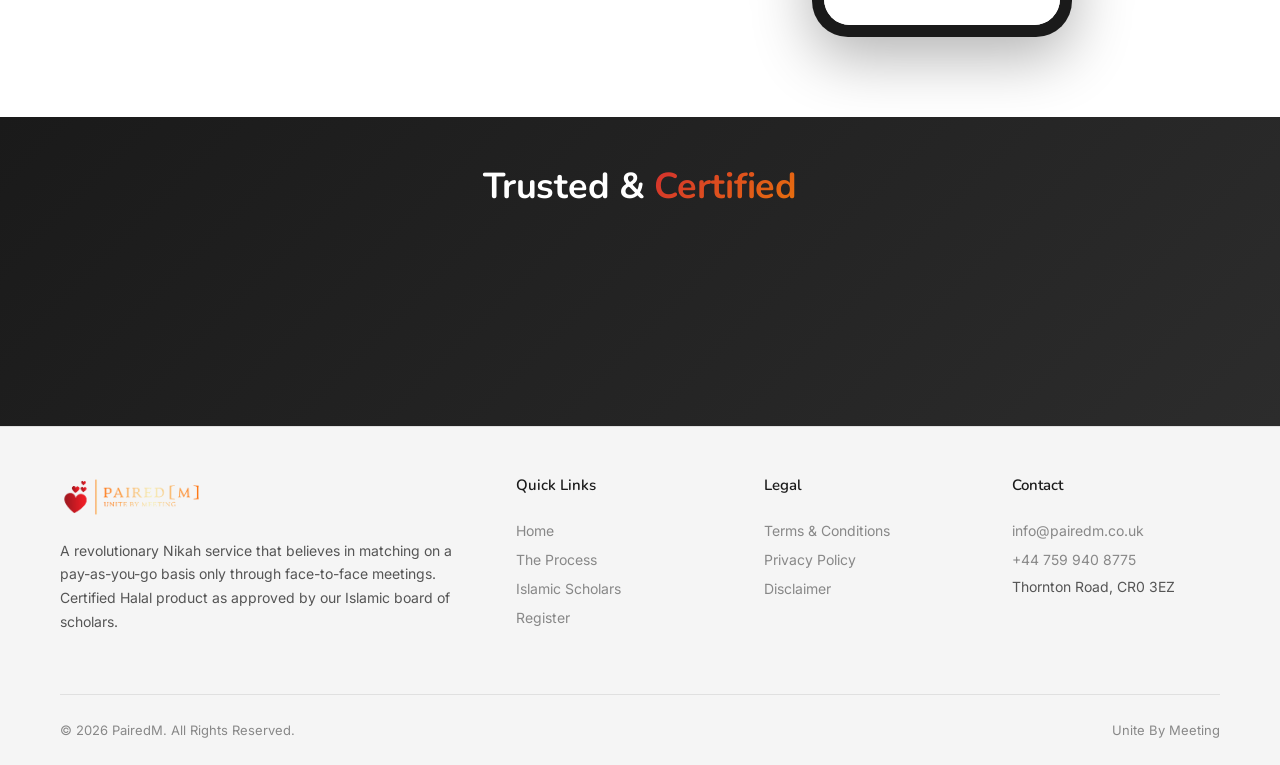
==== commit 2ded33e3: "Add 1st July launch announcement: hero banner + 5 free match calls CTA - Premium gradient launch pil" ====
--- a/index.html
+++ b/index.html
@@ -1227,6 +1227,11 @@
 
     <div class="container">
       <div class="hero-content">
+        <a href="register.html" class="launch-banner">
+          <span class="launch-pill">Launching 1st July</span>
+          <span class="launch-text">Register free now &amp; get your first <strong>5 match calls free</strong></span>
+          <span class="launch-arrow" aria-hidden="true">&#8594;</span>
+        </a>
         <p class="section-label">The UK's First Face-to-Face Islamic Matchmaking Service</p>
         <h1>Stop Swiping.<br>Start <span class="brush-highlight text-gradient">Meeting.</span></h1>
         <p>Other apps let you swipe and chat forever with no real outcome. PairedM is different — every match leads to a <strong>real, supervised face-to-face meeting</strong> with a dedicated coordinator present. No ghosting. No time-wasting. Just serious, Sharia-compliant matchmaking that actually leads to Nikah.</p>
@@ -1943,9 +1948,9 @@
     </div>
     <div class="container" style="position: relative;">
       <h2 class="fade-up">Done With Swiping?<br>Let's Get You <span class="brush-highlight text-gradient">Married.</span></h2>
-      <p class="fade-up">Register for free. Get matched with someone serious. Meet face-to-face with a coordinator present. No subscriptions. No ghosting. No games. Sisters join completely free.</p>
+      <p class="fade-up">Matchmaking begins <strong>1st July</strong> — register now and your first <strong>5 match calls are free</strong>. Get matched with someone serious, meet face-to-face with a coordinator present. No subscriptions. No ghosting. No games. Sisters join completely free.</p>
       <a href="register.html" class="btn btn-primary btn-lg btn-arrow fade-up">Register Free — Takes 2 Minutes</a>
-      <p class="fade-up" style="font-size:13px; margin-top:16px; opacity:0.6;">Free registration. Pay only when you meet. £5-£10 per meeting. Sisters always free.</p>
+      <p class="fade-up" style="font-size:13px; margin-top:16px; opacity:0.6;">Free registration. First 5 match calls free, then £5-£10 per meeting. Sisters always free.</p>
     </div>
   </section>
 
--- a/css/styles.css
+++ b/css/styles.css
@@ -460,6 +460,49 @@
   flex-wrap: wrap;
 }
 
+/* Launch announcement banner */
+.launch-banner {
+  display: inline-flex;
+  align-items: center;
+  gap: var(--space-sm);
+  padding: 5px var(--space-md) 5px 5px;
+  background: rgba(211, 47, 47, 0.07);
+  border: 1px solid rgba(211, 47, 47, 0.22);
+  border-radius: var(--radius-full);
+  margin-bottom: var(--space-lg);
+  text-decoration: none;
+  transition: transform 0.2s ease, box-shadow 0.2s ease;
+  box-shadow: 0 4px 16px rgba(211, 47, 47, 0.12);
+}
+.launch-banner:hover {
+  transform: translateY(-1px);
+  box-shadow: 0 8px 22px rgba(211, 47, 47, 0.22);
+}
+.launch-pill {
+  background: var(--gradient-primary);
+  color: #fff;
+  padding: 5px 12px;
+  border-radius: var(--radius-full);
+  font-size: 12px;
+  font-weight: 700;
+  letter-spacing: 0.3px;
+  white-space: nowrap;
+}
+.launch-text {
+  color: var(--text-primary);
+  font-size: 13.5px;
+  font-weight: 500;
+}
+.launch-arrow {
+  color: var(--red);
+  font-weight: 700;
+  font-size: 15px;
+}
+@media (max-width: 600px) {
+  .launch-text { font-size: 12px; }
+  .launch-pill { font-size: 11px; padding: 4px 10px; }
+}
+
 .hero-tags {
   display: flex;
   gap: var(--space-md);
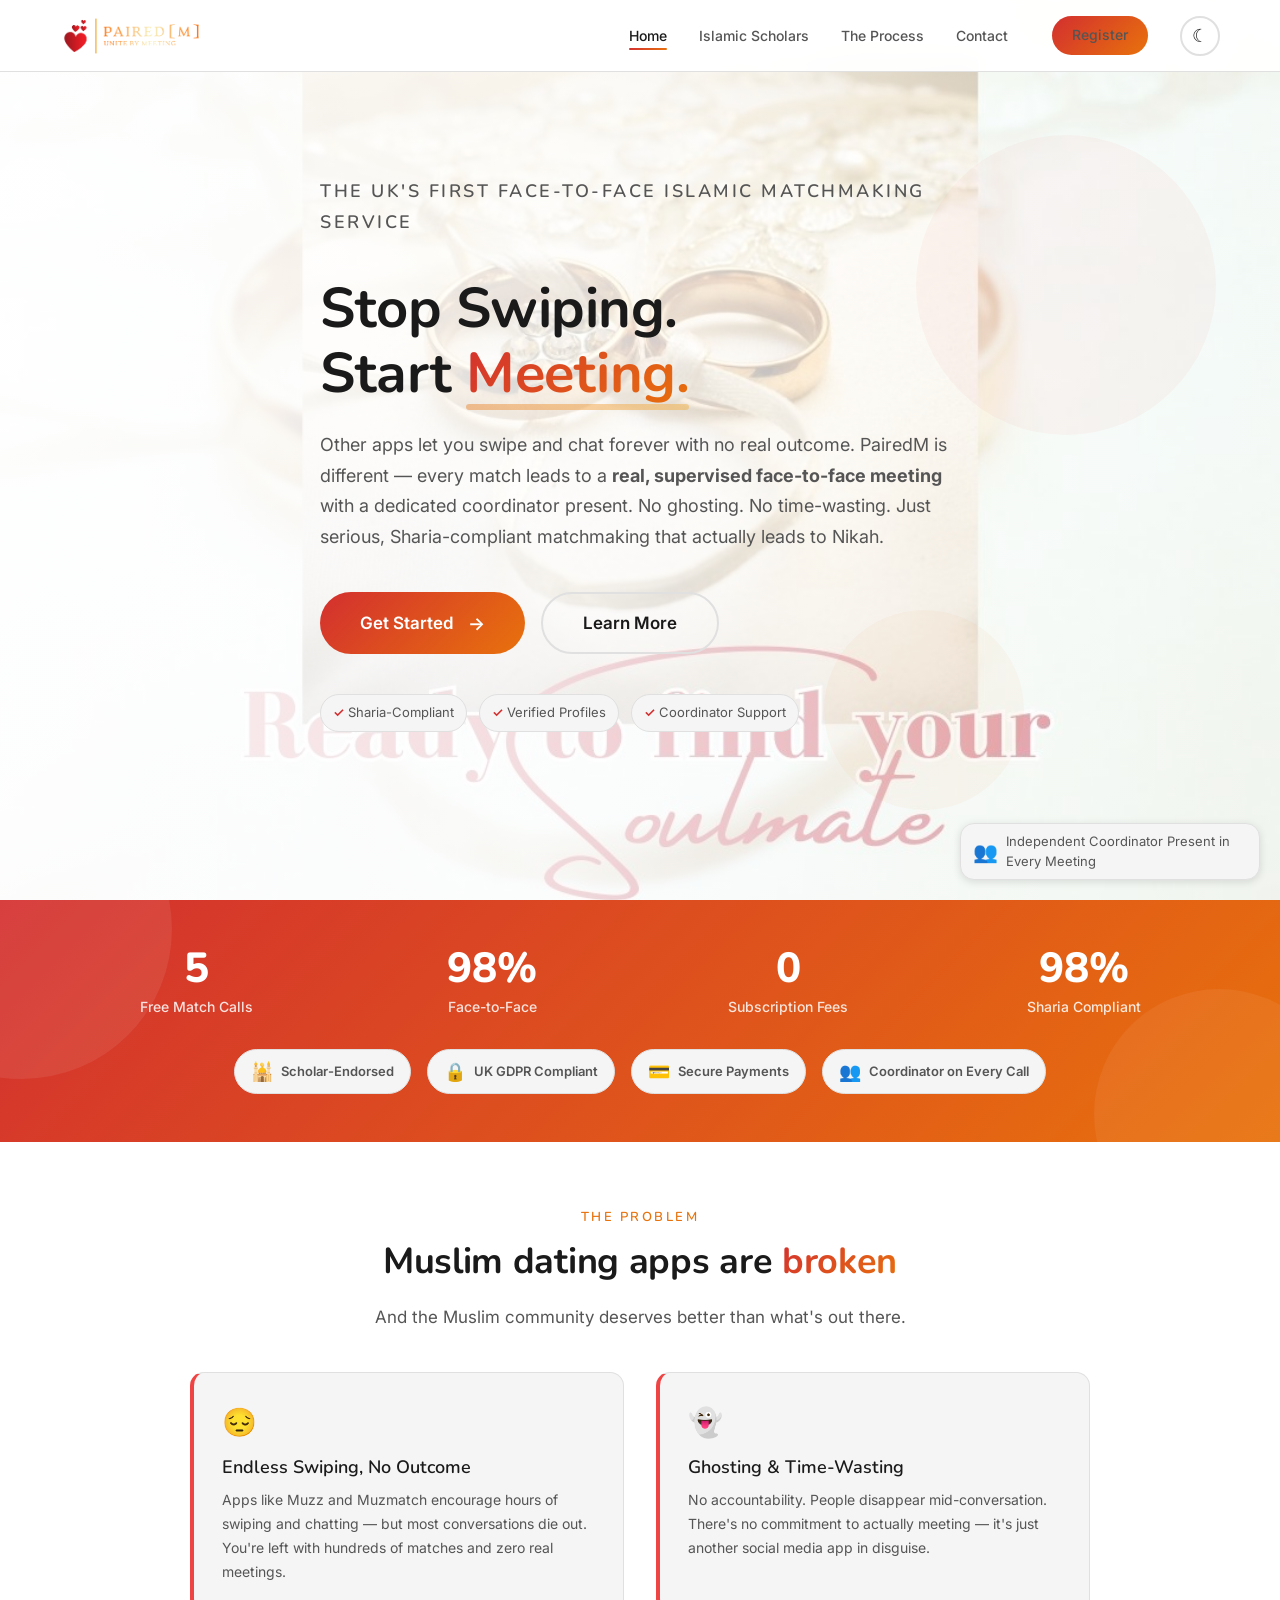
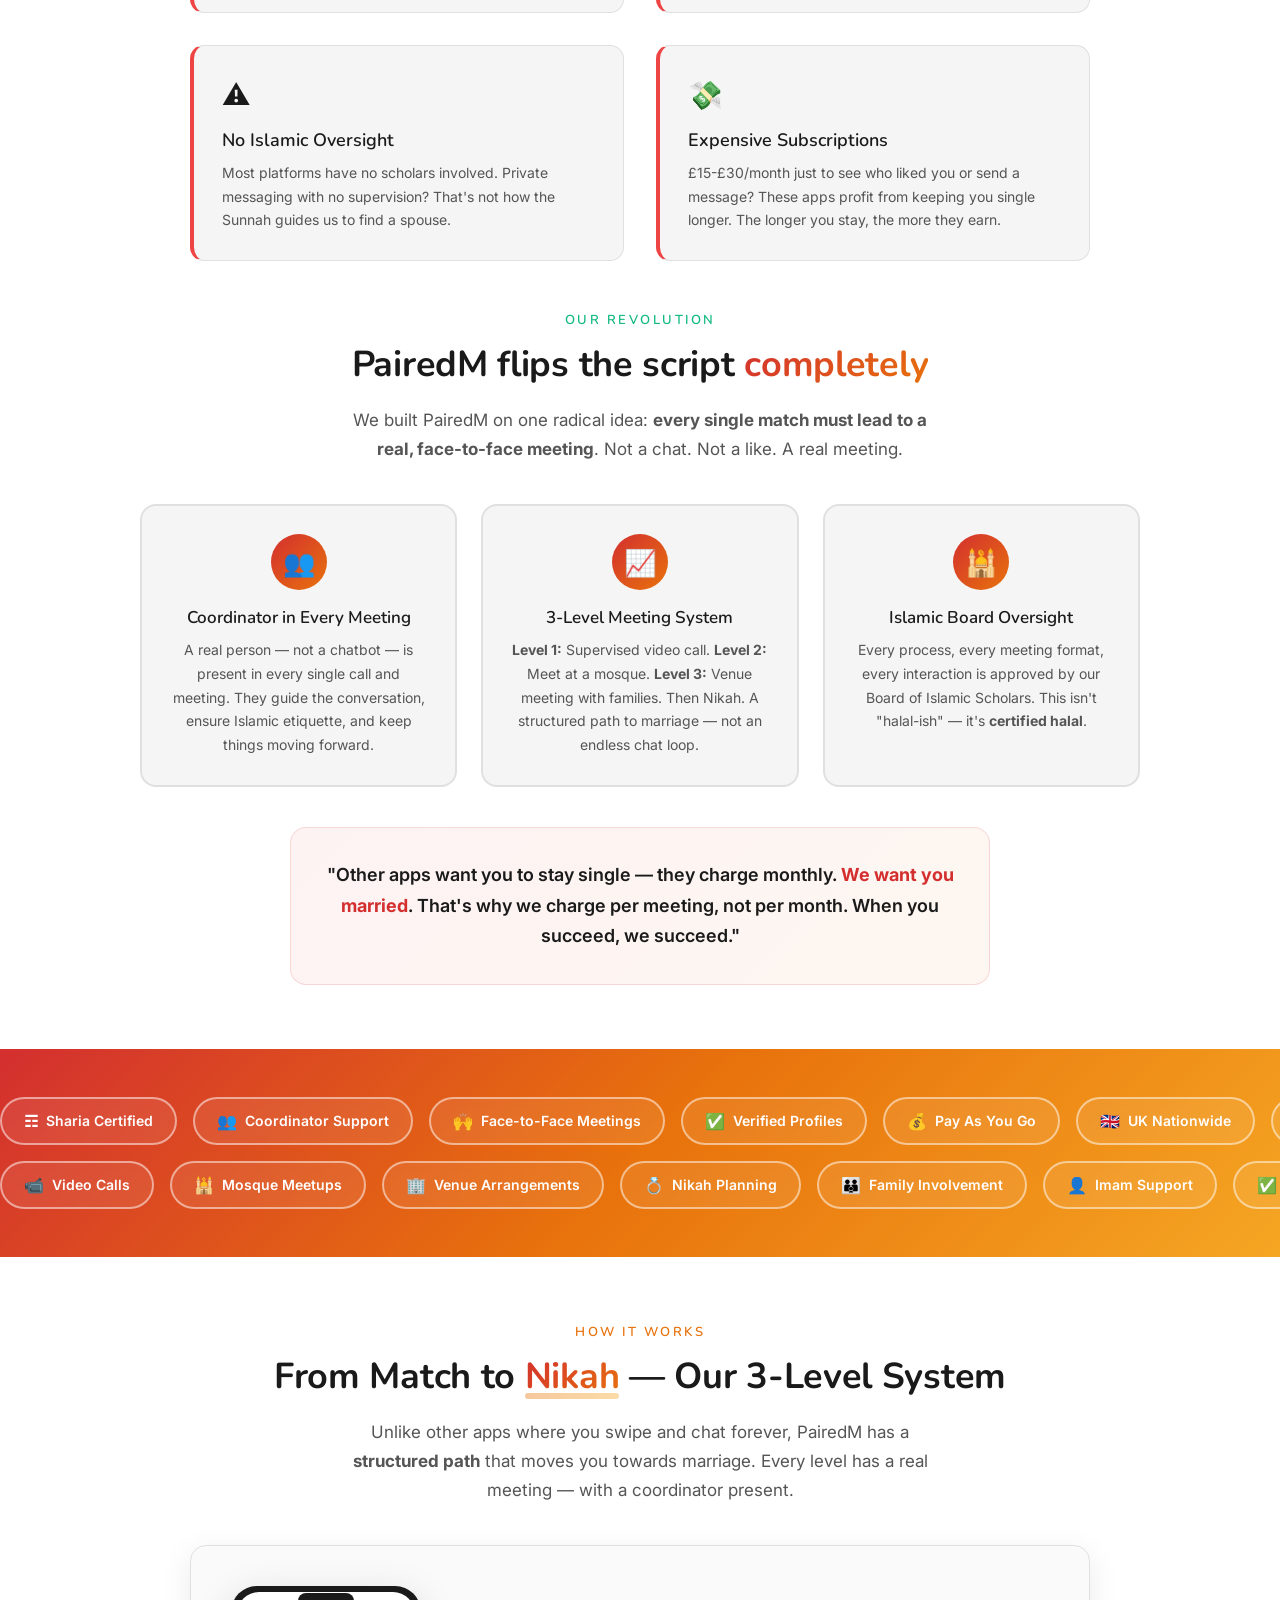
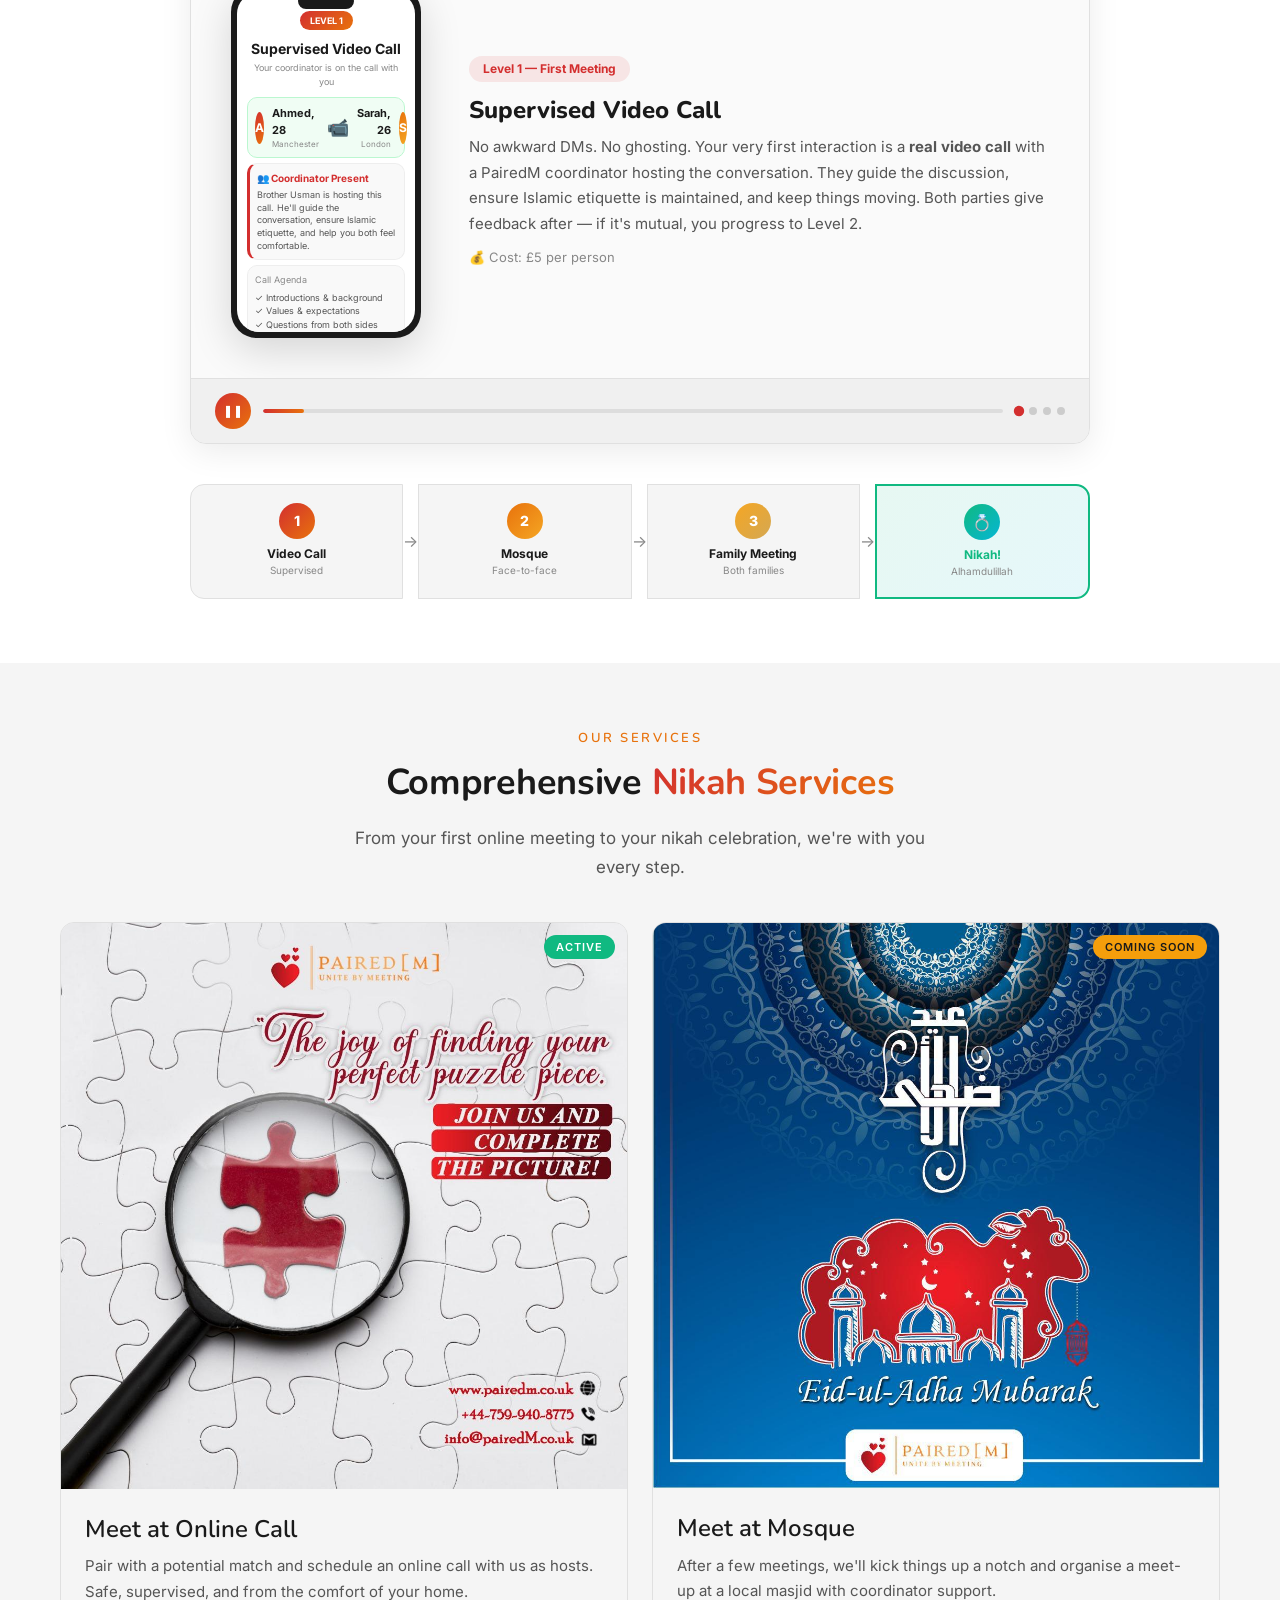
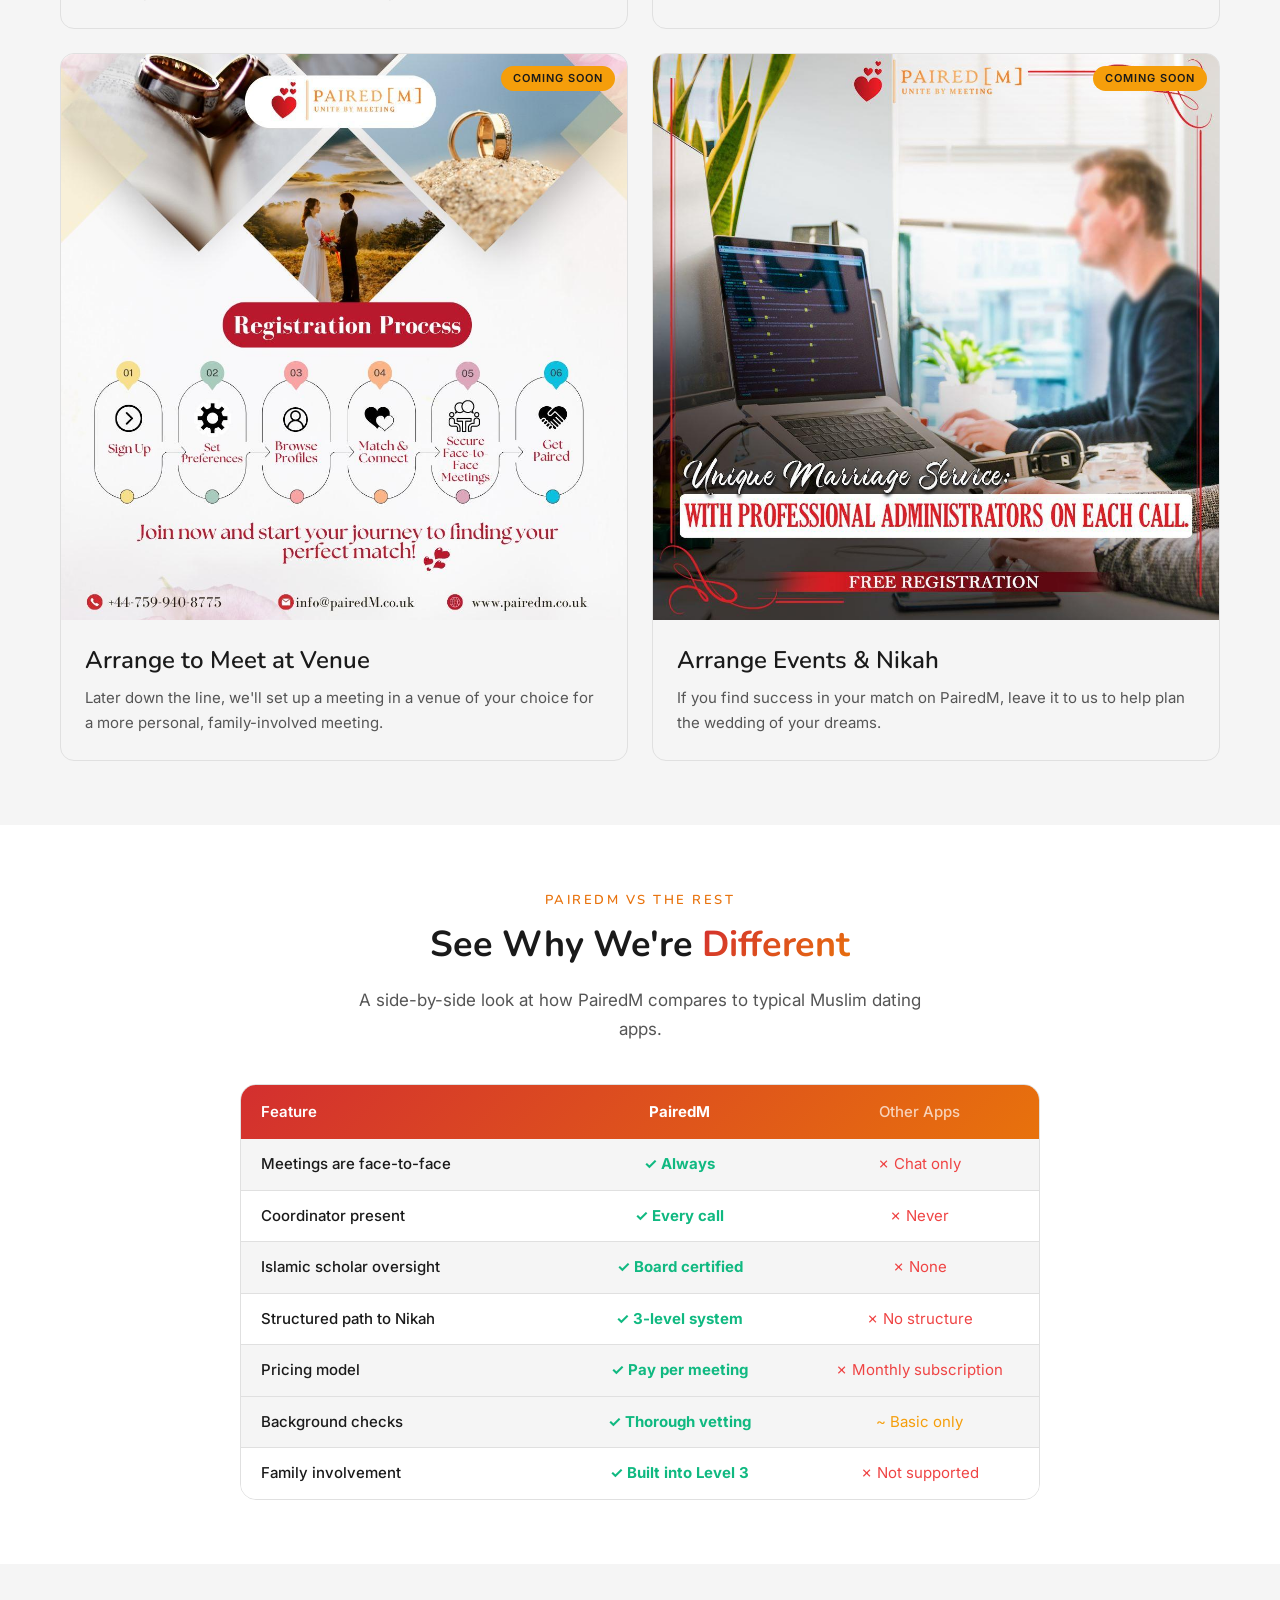
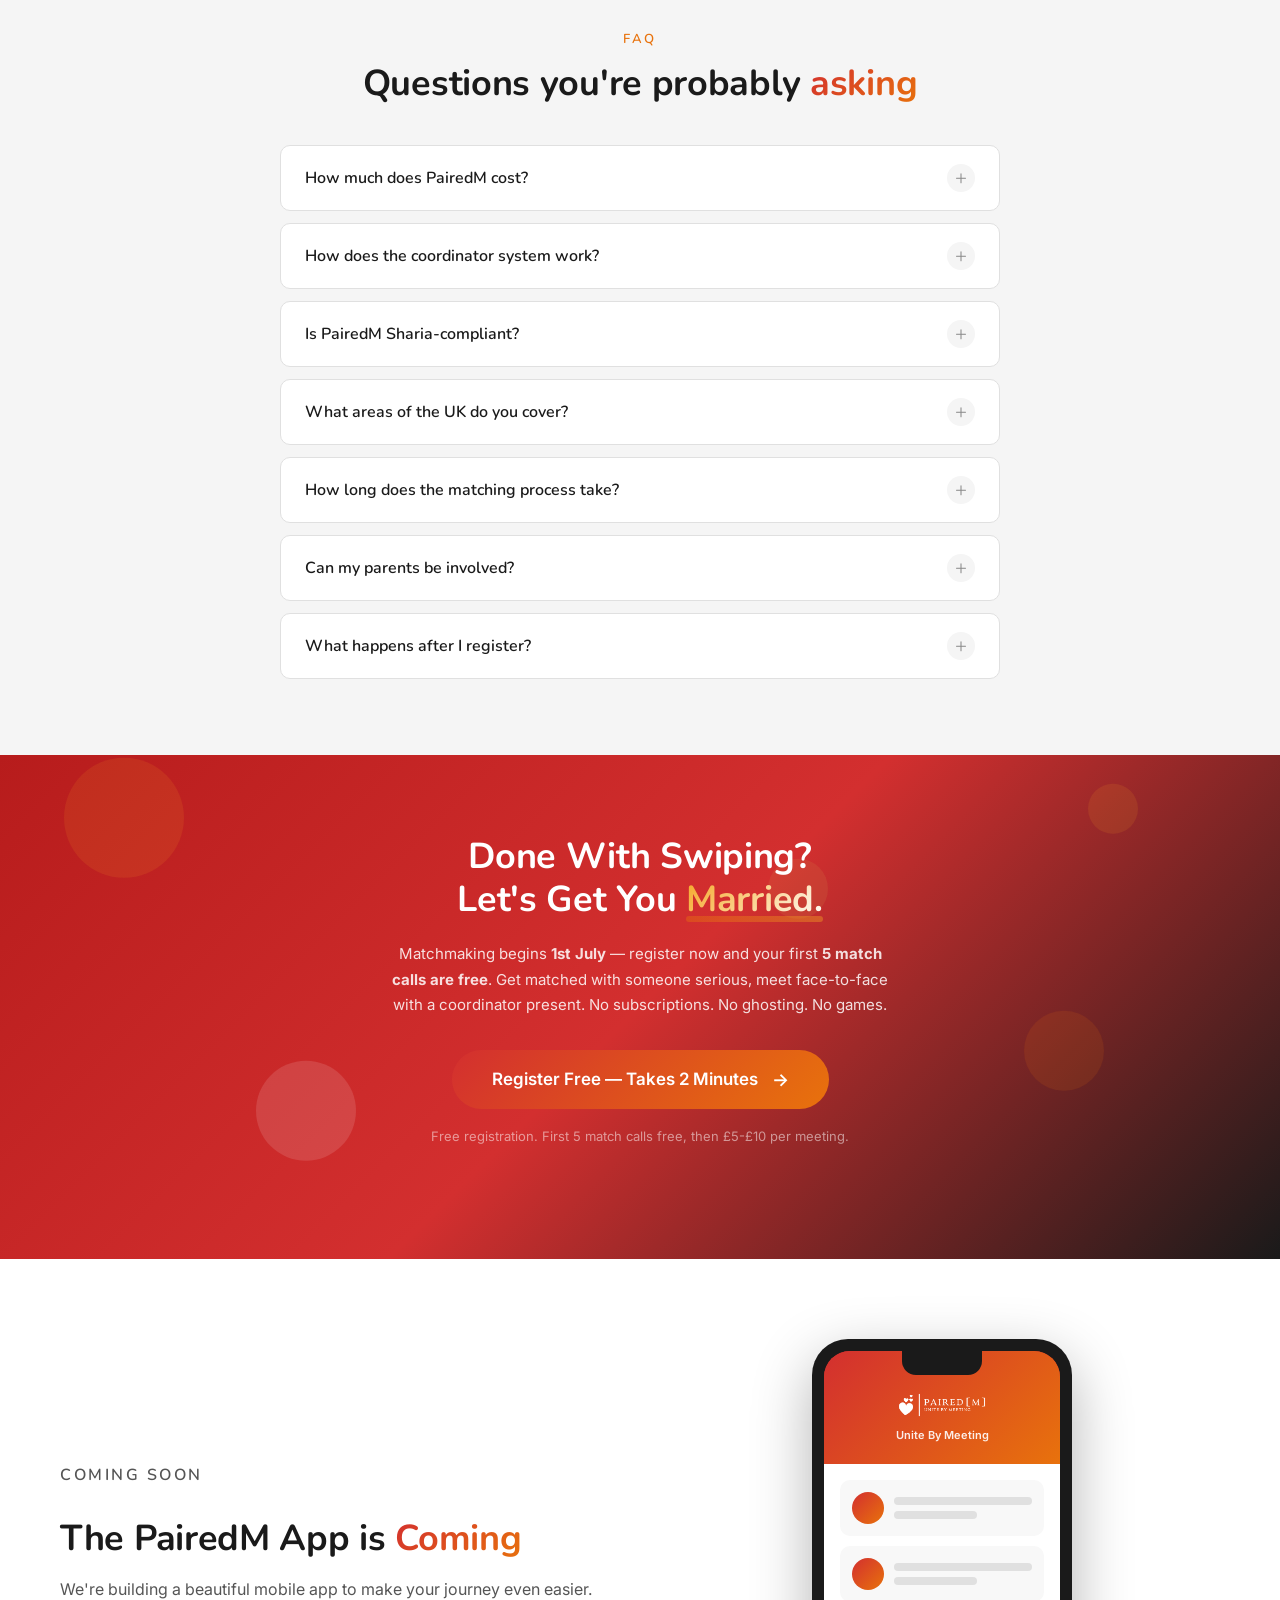
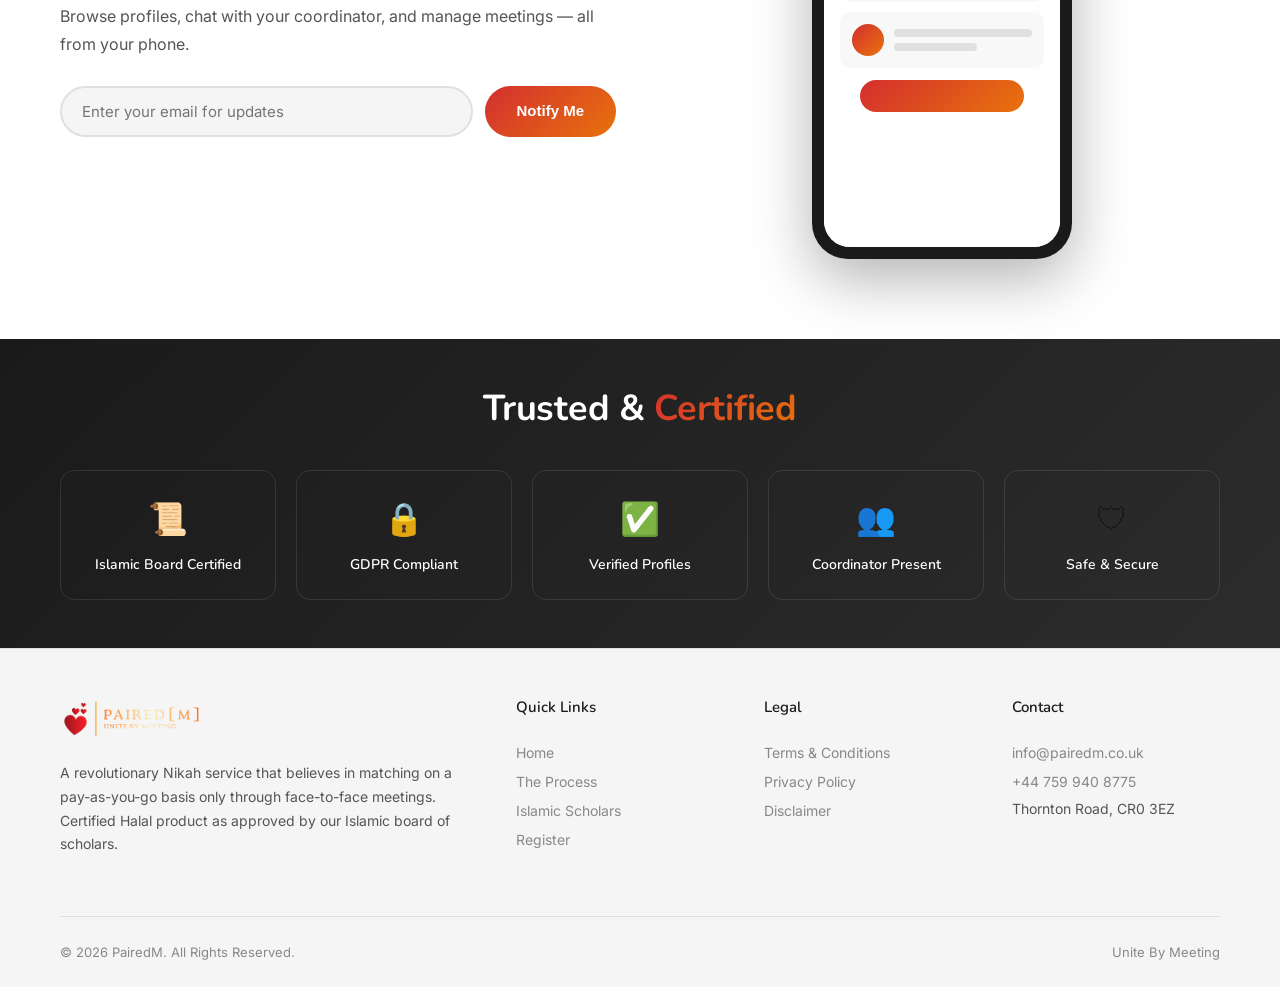
==== commit 3f3644be: "Remove finished launch-event registration popup The 27 June launch event is over. Removed the hero l" ====
--- a/index.html
+++ b/index.html
@@ -4,17 +4,17 @@
   <meta charset="UTF-8">
   <meta name="viewport" content="width=device-width, initial-scale=1.0">
   <title>PairedM — Islamic Matrimony | Unite By Meeting</title>
-  <meta name="description" content="A revolutionary Nikah service that believes in matching through face-to-face meetings. Sharia-compliant, coordinator-supported, and FREE for sisters.">
+  <meta name="description" content="A revolutionary Nikah service that believes in matching through face-to-face meetings. Sharia-compliant and coordinator-supported.">
   <link rel="canonical" href="https://pairedm.co.uk/">
   <meta property="og:type" content="website">
   <meta property="og:site_name" content="PairedM">
   <meta property="og:title" content="PairedM — Islamic Matrimony | Unite By Meeting">
-  <meta property="og:description" content="A revolutionary Nikah service that believes in matching through face-to-face meetings. Sharia-compliant, coordinator-supported, and FREE for sisters.">
+  <meta property="og:description" content="A revolutionary Nikah service that believes in matching through face-to-face meetings. Sharia-compliant and coordinator-supported.">
   <meta property="og:url" content="https://pairedm.co.uk/">
   <meta property="og:image" content="https://pairedm.co.uk/images/banner-soulmate.jpg">
   <meta name="twitter:card" content="summary_large_image">
   <meta name="twitter:title" content="PairedM — Islamic Matrimony | Unite By Meeting">
-  <meta name="twitter:description" content="A revolutionary Nikah service that matches through face-to-face meetings. Sharia-compliant. FREE for sisters.">
+  <meta name="twitter:description" content="A revolutionary Nikah service that matches through face-to-face meetings. Sharia-compliant.">
   <meta name="twitter:image" content="https://pairedm.co.uk/images/banner-soulmate.jpg">
   <link rel="icon" href="images/logo.png" type="image/png">
   <link rel="apple-touch-icon" href="images/logo.png">
@@ -27,7 +27,7 @@
     "name": "PairedM",
     "url": "https://pairedm.co.uk",
     "logo": "https://pairedm.co.uk/images/logo.png",
-    "description": "A revolutionary Islamic matrimonial service offering Sharia-compliant, coordinator-supported face-to-face meetings. Free for sisters.",
+    "description": "A revolutionary Islamic matrimonial service offering Sharia-compliant, coordinator-supported face-to-face meetings.",
     "address": {
       "@type": "PostalAddress",
       "streetAddress": "Thornton Road",
@@ -1144,6 +1144,7 @@
       }
     }
   </style>
+  <noscript><style>.fade-up{opacity:1!important;transform:none!important}</style></noscript>
 </head>
 <body>
   <a class="skip-link" href="#main">Skip to content</a>
@@ -1197,15 +1198,6 @@
   <!-- Hero -->
   <section class="hero">
     <div class="hero-bg">
-      <video
-        class="hero-video"
-        autoplay
-        muted
-        loop
-        playsinline
-        poster="images/banner-soulmate.jpg"
-        src="videos/hero-bg.mp4"
-      ></video>
       <div class="hero-slider">
         <div class="hero-slide active">
           <img src="images/banner-soulmate.jpg" alt="Ready to find your soulmate" loading="lazy">
@@ -1227,11 +1219,6 @@
 
     <div class="container">
       <div class="hero-content">
-        <a href="register.html" class="launch-banner">
-          <span class="launch-pill">Launching 1st July</span>
-          <span class="launch-text">Register free now &amp; get your first <strong>5 match calls free</strong></span>
-          <span class="launch-arrow" aria-hidden="true">&#8594;</span>
-        </a>
         <p class="section-label">The UK's First Face-to-Face Islamic Matchmaking Service</p>
         <h1>Stop Swiping.<br>Start <span class="brush-highlight text-gradient">Meeting.</span></h1>
         <p>Other apps let you swipe and chat forever with no real outcome. PairedM is different — every match leads to a <strong>real, supervised face-to-face meeting</strong> with a dedicated coordinator present. No ghosting. No time-wasting. Just serious, Sharia-compliant matchmaking that actually leads to Nikah.</p>
@@ -1241,33 +1228,8 @@
         </div>
         <div class="hero-tags">
           <span class="hero-tag"><span class="tag-icon">&#10003;</span> Sharia-Compliant</span>
-          <span class="hero-tag"><span class="tag-icon">&#10003;</span> FREE for Sisters</span>
           <span class="hero-tag"><span class="tag-icon">&#10003;</span> Verified Profiles</span>
           <span class="hero-tag"><span class="tag-icon">&#10003;</span> Coordinator Support</span>
-        </div>
-
-        <!-- Hero Testimonial Carousel -->
-        <div class="hero-testimonial-carousel">
-          <div class="hero-testimonial-item active" data-ht="0">
-            <p>"The process was so smooth. The coordinators were supportive throughout and I found my soul partner. Alhamdulillah!"</p>
-            <div class="ht-author">Amelia</div>
-            <div class="ht-location">Manchester, UK</div>
-          </div>
-          <div class="hero-testimonial-item" data-ht="1">
-            <p>"We got engaged and married within a few months. PairedM made the whole journey stress-free. Truly blessed."</p>
-            <div class="ht-author">Sophia</div>
-            <div class="ht-location">Newport, UK</div>
-          </div>
-          <div class="hero-testimonial-item" data-ht="2">
-            <p>"I want to say thanks to the entire team for giving me the opportunity to meet my soul mate. JazakAllah Khair."</p>
-            <div class="ht-author">Imran</div>
-            <div class="ht-location">Newsland, UK</div>
-          </div>
-          <div class="hero-testimonial-dots">
-            <button class="ht-dot active" data-ht-dot="0" aria-label="Testimonial 1"></button>
-            <button class="ht-dot" data-ht-dot="1" aria-label="Testimonial 2"></button>
-            <button class="ht-dot" data-ht-dot="2" aria-label="Testimonial 3"></button>
-          </div>
         </div>
       </div>
     </div>
@@ -1278,16 +1240,16 @@
     <div class="container">
       <div class="stats-grid">
         <div class="stat-item fade-up">
-          <div class="stat-number" data-count="500" data-suffix="+">0</div>
-          <div class="stat-label">Successful Matches</div>
+          <div class="stat-number" data-count="5" data-suffix="">0</div>
+          <div class="stat-label">Free Match Calls</div>
         </div>
         <div class="stat-item fade-up fade-up-d1">
-          <div class="stat-number" data-count="100" data-suffix="+">0</div>
-          <div class="stat-label">Nikah Ceremonies</div>
+          <div class="stat-number" data-count="100" data-suffix="%">0</div>
+          <div class="stat-label">Face-to-Face</div>
         </div>
         <div class="stat-item fade-up fade-up-d2">
-          <div class="stat-number" data-count="50" data-suffix="+">0</div>
-          <div class="stat-label">UK Cities</div>
+          <div class="stat-number" data-count="0" data-suffix="">0</div>
+          <div class="stat-label">Subscription Fees</div>
         </div>
         <div class="stat-item fade-up fade-up-d3">
           <div class="stat-number" data-count="100" data-suffix="%">0</div>
@@ -1374,7 +1336,6 @@
   <!-- Marquee Feature Pills -->
   <section class="marquee-section">
     <div class="marquee-row marquee-row-1">
-      <span class="marquee-pill"><span class="pill-icon">&#10084;</span> Free for Sisters</span>
       <span class="marquee-pill"><span class="pill-icon">&#9782;</span> Sharia Certified</span>
       <span class="marquee-pill"><span class="pill-icon">&#128101;</span> Coordinator Support</span>
       <span class="marquee-pill"><span class="pill-icon">&#128588;</span> Face-to-Face Meetings</span>
@@ -1385,7 +1346,6 @@
       <span class="marquee-pill"><span class="pill-icon">&#128683;</span> Zero Subscriptions</span>
       <span class="marquee-pill"><span class="pill-icon">&#128270;</span> Background Checked</span>
       <!-- Duplicate for seamless loop -->
-      <span class="marquee-pill"><span class="pill-icon">&#10084;</span> Free for Sisters</span>
       <span class="marquee-pill"><span class="pill-icon">&#9782;</span> Sharia Certified</span>
       <span class="marquee-pill"><span class="pill-icon">&#128101;</span> Coordinator Support</span>
       <span class="marquee-pill"><span class="pill-icon">&#128588;</span> Face-to-Face Meetings</span>
@@ -1472,7 +1432,7 @@
                 <div class="explainer-step-badge">Level 1 — First Meeting</div>
                 <h3>Supervised Video Call</h3>
                 <p>No awkward DMs. No ghosting. Your very first interaction is a <strong>real video call</strong> with a PairedM coordinator hosting the conversation. They guide the discussion, ensure Islamic etiquette is maintained, and keep things moving. Both parties give feedback after — if it's mutual, you progress to Level 2.</p>
-                <div style="margin-top:12px;font-size:13px;color:var(--text-tertiary);">💰 Cost: £5 per person (FREE for sisters)</div>
+                <div style="margin-top:12px;font-size:13px;color:var(--text-tertiary);">💰 Cost: £5 per person</div>
               </div>
             </div>
           </div>
@@ -1512,7 +1472,7 @@
                 <div class="explainer-step-badge" style="background:rgba(232,114,12,0.1);color:#E8720C;">Level 2 — Getting Serious</div>
                 <h3>Meet at a Mosque</h3>
                 <p>Video went well? Time for a <strong>real, in-person meeting at a local mosque</strong>. Our coordinator arranges everything — the venue, the time, and they're present throughout. A local Imam can join to offer Islamic guidance. This is where you truly get to know someone, face-to-face, in a blessed setting.</p>
-                <div style="margin-top:12px;font-size:13px;color:var(--text-tertiary);">💰 Cost: £10 per person (FREE for sisters)</div>
+                <div style="margin-top:12px;font-size:13px;color:var(--text-tertiary);">💰 Cost: £10 per person</div>
               </div>
             </div>
           </div>
@@ -1743,11 +1703,6 @@
               <td style="padding:14px 20px; text-align:center; color:#10B981; font-weight:700;">✓ Pay per meeting</td>
               <td style="padding:14px 20px; text-align:center; color:#EF4444;">✗ Monthly subscription</td>
             </tr>
-            <tr style="background:var(--bg); border-bottom:1px solid var(--border);">
-              <td style="padding:14px 20px; font-weight:500; color:var(--text-primary);">Free for sisters</td>
-              <td style="padding:14px 20px; text-align:center; color:#10B981; font-weight:700;">✓ 100% free</td>
-              <td style="padding:14px 20px; text-align:center; color:#EF4444;">✗ Same price</td>
-            </tr>
             <tr style="background:var(--card); border-bottom:1px solid var(--border);">
               <td style="padding:14px 20px; font-weight:500; color:var(--text-primary);">Background checks</td>
               <td style="padding:14px 20px; text-align:center; color:#10B981; font-weight:700;">✓ Thorough vetting</td>
@@ -1765,91 +1720,7 @@
   </section>
 
   <!-- Testimonials -->
-  <section class="testimonials-section">
-    <div class="container text-center">
-      <p class="section-label fade-up">Success Stories</p>
-      <h2 class="section-title fade-up">Blessed Unions Through <span class="text-gradient">PairedM</span></h2>
-
-      <div class="testimonials-grid">
-        <div class="testimonial-card fade-up fade-up-d1">
-          <span class="testimonial-quote">&ldquo;</span>
-          <p class="testimonial-text">I thank the PairedM site for finding my soul life partner. The process was smooth and the coordinators were so supportive throughout.</p>
-          <div class="testimonial-author">
-            <div class="testimonial-avatar">A</div>
-            <div>
-              <div class="testimonial-name">Amelia</div>
-              <div class="testimonial-location">Manchester, UK</div>
-            </div>
-          </div>
-        </div>
-        <div class="testimonial-card fade-up fade-up-d2">
-          <span class="testimonial-quote">&ldquo;</span>
-          <p class="testimonial-text">We got engaged and later married within a few months. Alhamdulillah, PairedM made the whole journey so easy and stress-free.</p>
-          <div class="testimonial-author">
-            <div class="testimonial-avatar">S</div>
-            <div>
-              <div class="testimonial-name">Sophia</div>
-              <div class="testimonial-location">Newport, UK</div>
-            </div>
-          </div>
-        </div>
-        <div class="testimonial-card fade-up fade-up-d3">
-          <span class="testimonial-quote">&ldquo;</span>
-          <p class="testimonial-text">I want to say thanks to the entire team of PairedM for giving me the opportunity to meet my soul mate. Truly blessed.</p>
-          <div class="testimonial-author">
-            <div class="testimonial-avatar">I</div>
-            <div>
-              <div class="testimonial-name">Imran Khan</div>
-              <div class="testimonial-location">Newsland, UK</div>
-            </div>
-          </div>
-        </div>
-      </div>
-    </div>
-  </section>
-
-  <!-- Real Stories, Real Unions -->
-  <section class="stories-section">
-    <div class="container text-center">
-      <p class="section-label fade-up">Inspiring Journeys</p>
-      <h2 class="section-title fade-up">Real Stories, Real <span class="text-gradient">Unions</span></h2>
-
-      <div class="stories-grid">
-        <div class="story-card story-card-1 fade-up fade-up-d1" data-story="0">
-          <div class="story-card-icon">&#128747;</div>
-          <h4>The Long-Distance Match</h4>
-          <p class="story-tagline">A couple from different UK cities</p>
-          <div class="story-quote-panel">
-            <p>"We were 200 miles apart but PairedM brought us together. The coordinator arranged video calls first, then mosque meetings. Now we're happily married and living in Birmingham. Alhamdulillah."</p>
-          </div>
-        </div>
-        <div class="story-card story-card-2 fade-up fade-up-d2" data-story="1">
-          <div class="story-card-icon">&#127775;</div>
-          <h4>The Revert's Journey</h4>
-          <p class="story-tagline">A new Muslim finding a spouse</p>
-          <div class="story-quote-panel">
-            <p>"As a revert, I was worried about finding someone who'd understand my journey. PairedM matched me with someone patient and understanding. The coordinators were especially kind and supportive."</p>
-          </div>
-        </div>
-        <div class="story-card story-card-3 fade-up fade-up-d3" data-story="2">
-          <div class="story-card-icon">&#128156;</div>
-          <h4>Second Chance at Love</h4>
-          <p class="story-tagline">A divorcee finding happiness again</p>
-          <div class="story-quote-panel">
-            <p>"After my divorce, I thought I'd never find love again. PairedM treated my case with so much care and respect. Within months, I found someone who truly values me. JazakAllah Khair."</p>
-          </div>
-        </div>
-        <div class="story-card story-card-4 fade-up fade-up-d4" data-story="3">
-          <div class="story-card-icon">&#128106;</div>
-          <h4>The Family-Approved Match</h4>
-          <p class="story-tagline">Parents happy with the process</p>
-          <div class="story-quote-panel">
-            <p>"My parents were sceptical of online matching, but when they saw the coordinator-led process and Sharia compliance, they were completely on board. Both families are overjoyed."</p>
-          </div>
-        </div>
-      </div>
-    </div>
-  </section>
+  <!-- Testimonials & success stories temporarily removed pre-launch (no real stories yet) -->
 
   <!-- FAQ Accordion -->
   <section class="faq-section">
@@ -1866,16 +1737,7 @@
             <span class="faq-icon">+</span>
           </button>
           <div class="faq-answer">
-            <div class="faq-answer-inner">PairedM works on a pay-as-you-go basis with no subscription fees. Registration is completely free. When you decide to pursue a match, nominal charges of just &pound;5-&pound;10 apply. The service is entirely free for sisters.</div>
-          </div>
-        </div>
-        <div class="faq-item fade-up fade-up-d1">
-          <button class="faq-question">
-            <span>Is PairedM really free for sisters?</span>
-            <span class="faq-icon">+</span>
-          </button>
-          <div class="faq-answer">
-            <div class="faq-answer-inner">Yes, absolutely. PairedM is 100% free for sisters — from registration to matching to meetings. We believe in making the process as accessible as possible for women seeking a halal marriage.</div>
+            <div class="faq-answer-inner">PairedM works on a pay-as-you-go basis with no subscription fees. Registration is completely free. When you decide to pursue a match, nominal charges of just &pound;5-&pound;10 apply.</div>
           </div>
         </div>
         <div class="faq-item fade-up fade-up-d2">
@@ -1902,7 +1764,7 @@
             <span class="faq-icon">+</span>
           </button>
           <div class="faq-answer">
-            <div class="faq-answer-inner">PairedM operates across the entire UK. We have coordinators and English-speaking Imams available in over 50 cities. Whether you're in London, Manchester, Birmingham, or anywhere else, we can help.</div>
+            <div class="faq-answer-inner">PairedM operates across the entire UK, with a growing network of coordinators and English-speaking Imams. Whether you're in London, Manchester, Birmingham, or anywhere else, we'll do our best to help.</div>
           </div>
         </div>
         <div class="faq-item fade-up fade-up-d1">
@@ -1911,7 +1773,7 @@
             <span class="faq-icon">+</span>
           </button>
           <div class="faq-answer">
-            <div class="faq-answer-inner">It varies from person to person. Some members find their match within weeks, while others take a few months. Our coordinators work actively to find compatible matches based on your preferences and values.</div>
+            <div class="faq-answer-inner">It varies from person to person. Our coordinators work actively to find compatible matches based on your preferences and values.</div>
           </div>
         </div>
         <div class="faq-item fade-up fade-up-d2">
@@ -1948,9 +1810,9 @@
     </div>
     <div class="container" style="position: relative;">
       <h2 class="fade-up">Done With Swiping?<br>Let's Get You <span class="brush-highlight text-gradient">Married.</span></h2>
-      <p class="fade-up">Matchmaking begins <strong>1st July</strong> — register now and your first <strong>5 match calls are free</strong>. Get matched with someone serious, meet face-to-face with a coordinator present. No subscriptions. No ghosting. No games. Sisters join completely free.</p>
+      <p class="fade-up">Matchmaking begins <strong>1st July</strong> — register now and your first <strong>5 match calls are free</strong>. Get matched with someone serious, meet face-to-face with a coordinator present. No subscriptions. No ghosting. No games.</p>
       <a href="register.html" class="btn btn-primary btn-lg btn-arrow fade-up">Register Free — Takes 2 Minutes</a>
-      <p class="fade-up" style="font-size:13px; margin-top:16px; opacity:0.6;">Free registration. First 5 match calls free, then £5-£10 per meeting. Sisters always free.</p>
+      <p class="fade-up" style="font-size:13px; margin-top:16px; opacity:0.6;">Free registration. First 5 match calls free, then £5-£10 per meeting.</p>
     </div>
   </section>
 
@@ -2352,5 +2214,24 @@
     })();
 
   </script>
+
+  <script>
+  /* Fail-safe: always reveal content even if the scroll-animation JS fails
+     (older iOS Safari without IntersectionObserver, content blockers, or any script error).
+     Runs as its own block so an error elsewhere can't stop it. */
+  (function () {
+    function reveal() {
+      var els = document.querySelectorAll('.fade-up');
+      for (var i = 0; i < els.length; i++) { els[i].classList.add('visible'); }
+    }
+    if (typeof IntersectionObserver !== 'function') {
+      if (document.readyState === 'loading') document.addEventListener('DOMContentLoaded', reveal);
+      else reveal();
+    }
+    if (document.readyState === 'complete') setTimeout(reveal, 700);
+    else window.addEventListener('load', function () { setTimeout(reveal, 700); });
+    setTimeout(reveal, 2500);
+  })();
+  </script>
 </body>
 </html>
